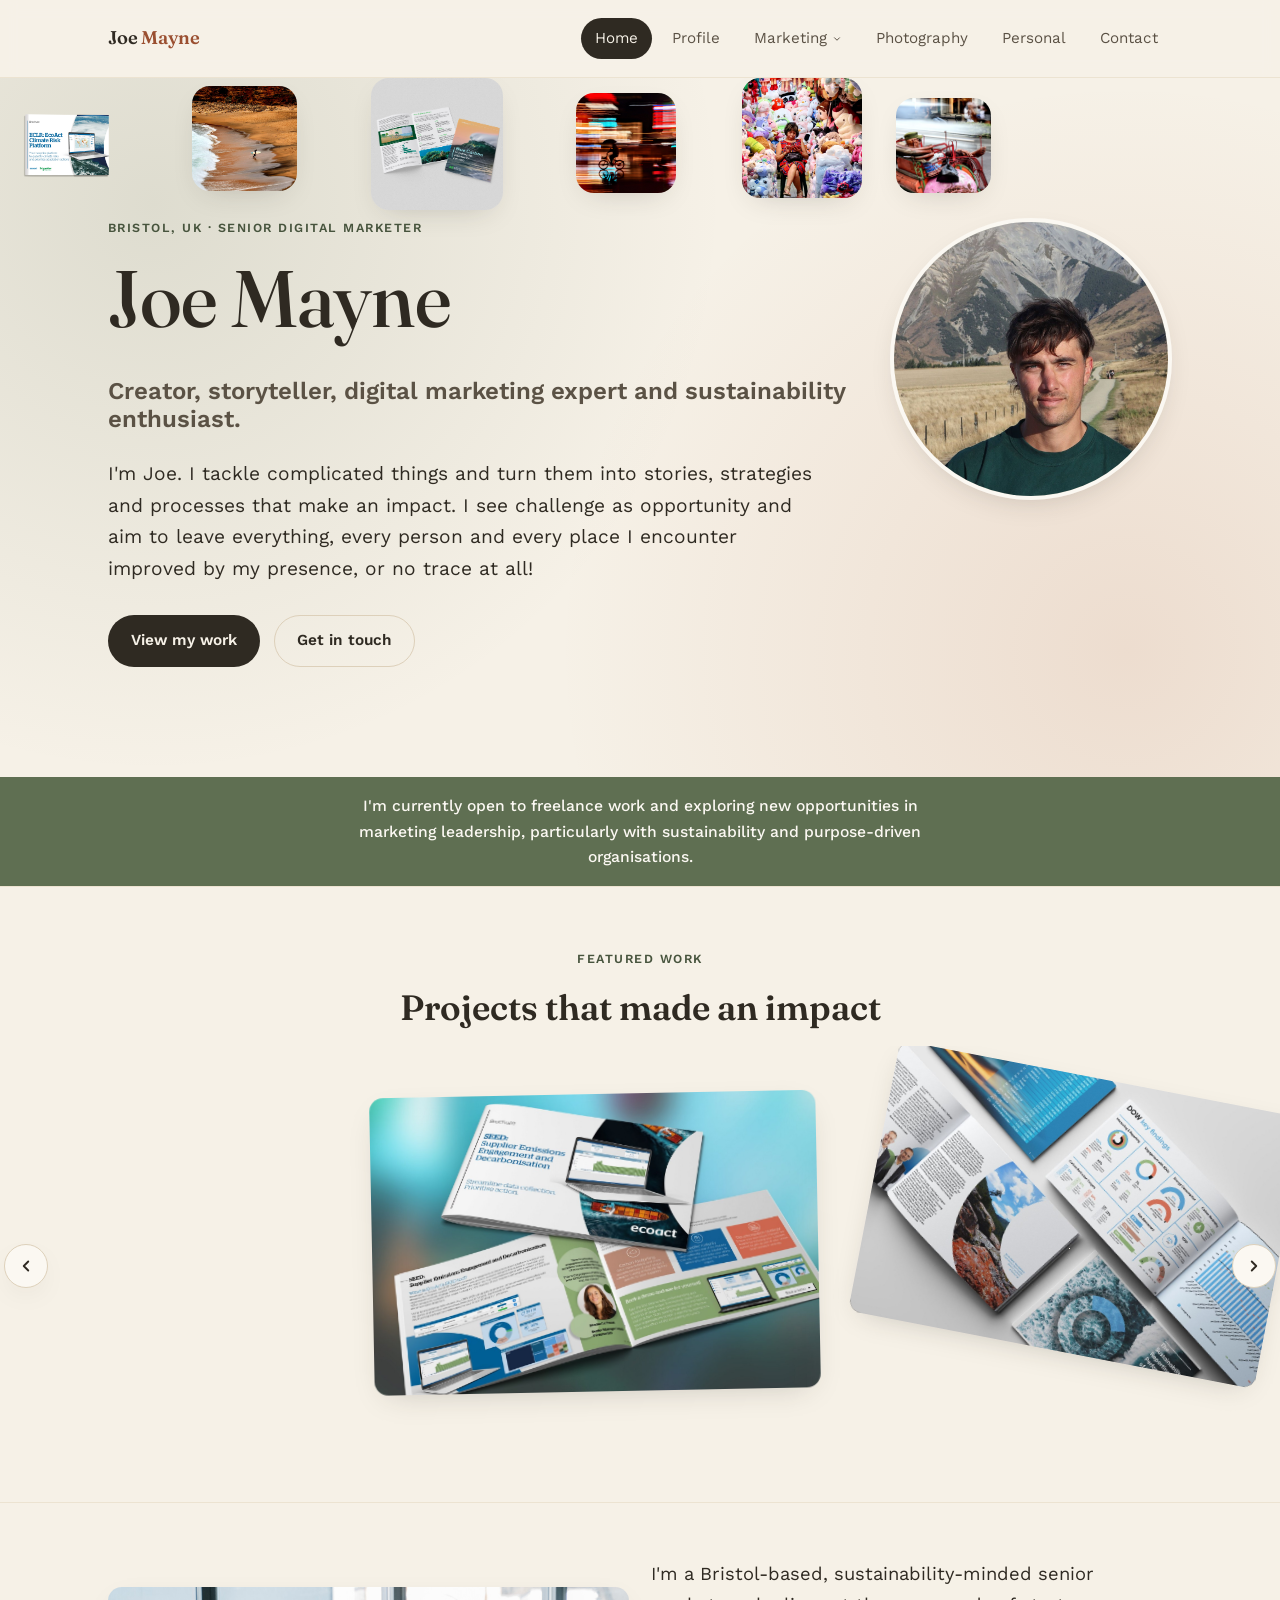
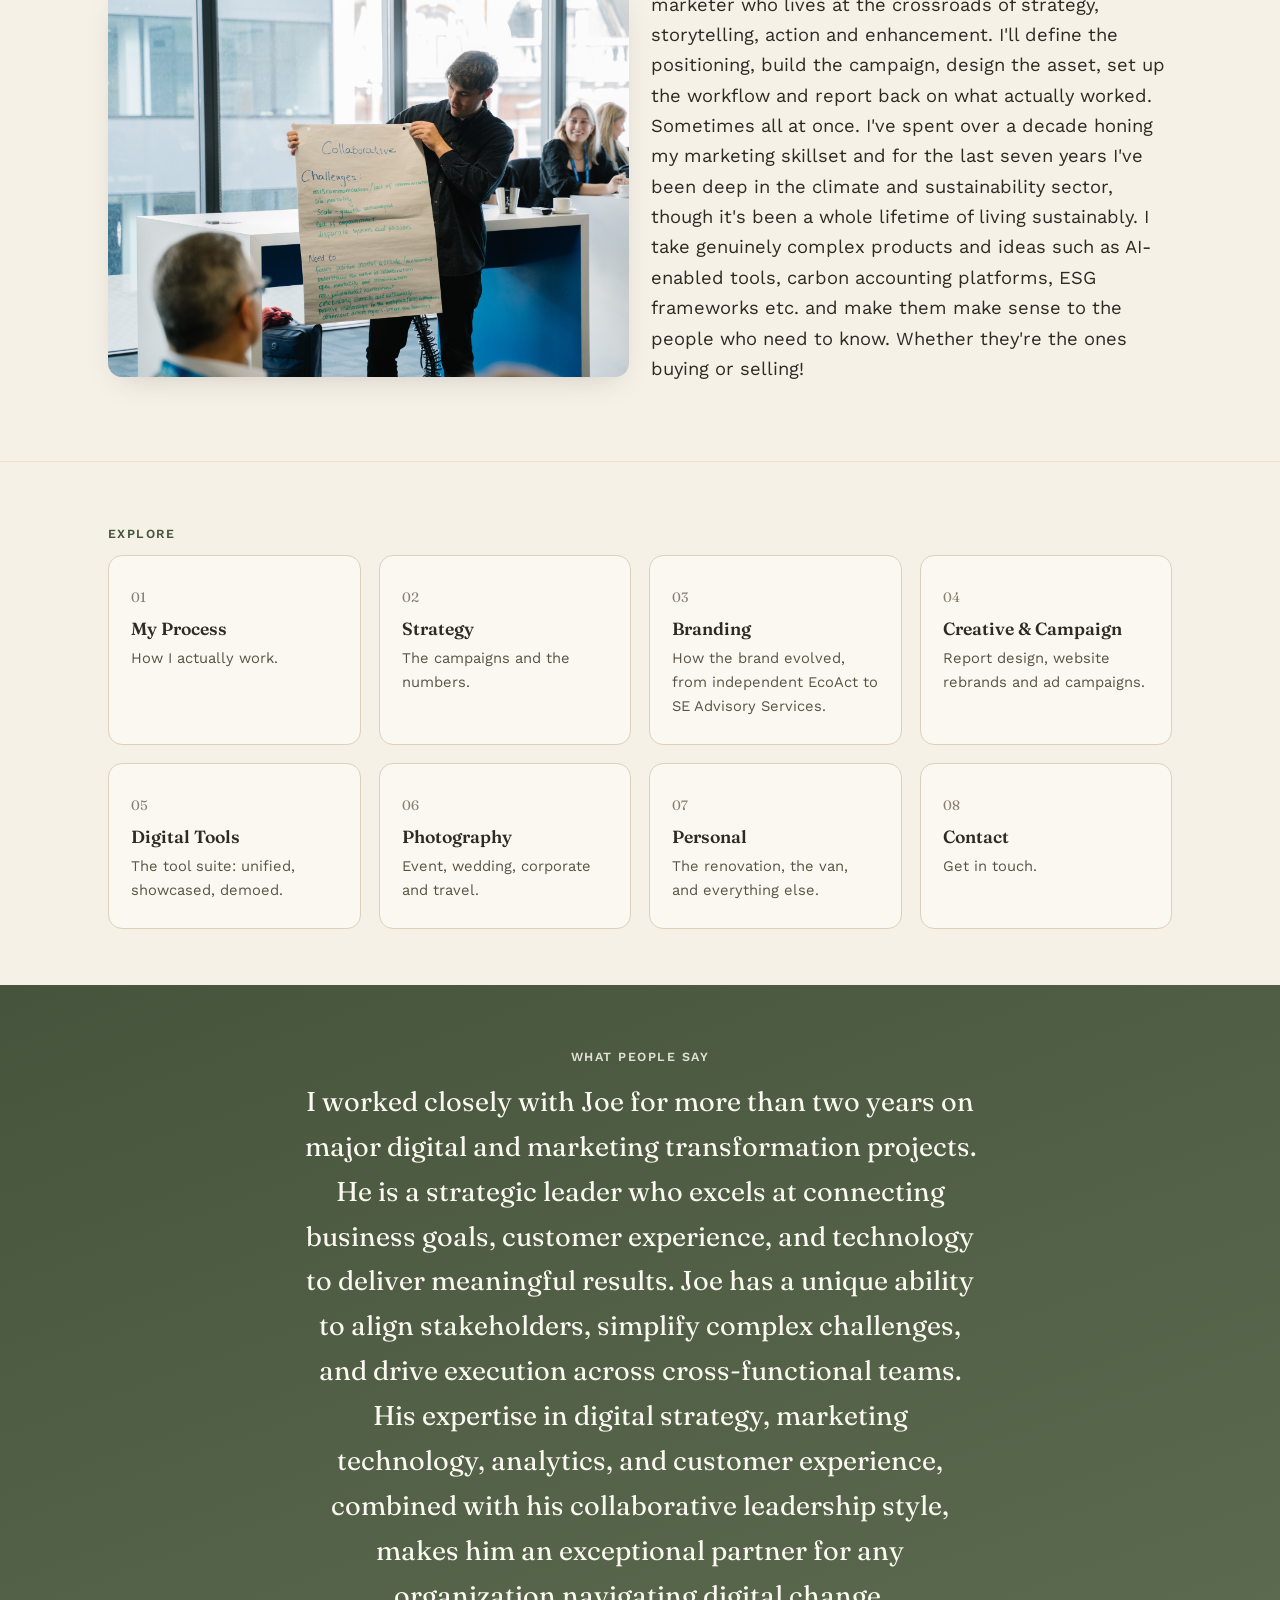
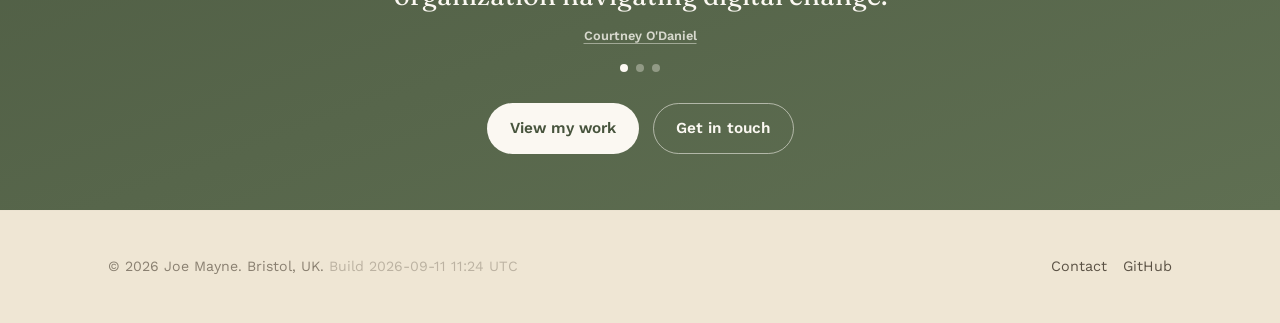
==== index.html @ 50a3f3b2 "Spread hero tiles across the top band instead of a corner cluster Both the eyebrow and the headshot " ====
<!doctype html>
<html lang="en">
<head>
<meta charset="UTF-8">
<meta name="viewport" content="width=device-width, initial-scale=1.0">
<title>Joe Mayne. Creator, storyteller, digital marketing expert and sustainability enthusiast.</title>
<meta name="description" content="I'm Joe. I tackle complicated things and turn them into stories, strategies and processes that make an impact. I see challenge as opportunity and aim to leave everything, every person and every place I encounter improved by my presence, or no trace at all! I'm a Bristol-based, sustainability-minded senior marketer who lives at the crossroads of strategy, storytelling, action and enhancement. I'll define the positioning, build the campaign, design the asset, set up the workflow and report back on what actually worked. Sometimes all at once. I've spent over a decade honing my marketing skillset and for the last seven years I've been deep in the climate and sustainability sector, though it's been a whole lifetime of living sustainably. I take genuinely complex products and ideas such as AI-enabled tools, carbon accounting platforms, ESG frameworks etc. and make them make sense to the people who need to know. Whether they're the ones buying or selling!">
<link rel="preconnect" href="https://fonts.googleapis.com">
<link rel="preconnect" href="https://fonts.gstatic.com" crossorigin>
<link href="https://fonts.googleapis.com/css2?family=Fraunces:opsz,wght@9..144,400;9..144,500;9..144,600&family=Work+Sans:wght@400;500;600;700&display=swap" rel="stylesheet">
<link rel="stylesheet" href="assets/css/styles.css">
</head>
<body>

<header class="site-header">
  <div class="nav">
    <a class="nav__brand" href="index.html">Joe <span>Mayne</span></a>
    <button class="nav__toggle" aria-expanded="false" aria-controls="nav-links">Menu</button>
    <ul class="nav__links" id="nav-links">
      <li><a href="index.html" aria-current="page">Home</a></li>
      <li><a href="process.html">Profile</a></li>
      <li class="nav__dropdown">
        <button type="button" class="nav__dropdown-toggle" aria-haspopup="true" aria-expanded="false">
          Marketing
          <svg class="nav__dropdown-caret" width="10" height="10" viewBox="0 0 24 24" fill="none" aria-hidden="true"><path d="M6 9l6 6 6-6" stroke="currentColor" stroke-width="2.4" stroke-linecap="round" stroke-linejoin="round"/></svg>
        </button>
        <ul class="nav__dropdown-menu">
          <li><a href="strategy.html">Strategy</a></li>
          <li><a href="branding.html">Branding</a></li>
          <li><a href="creative-campaign-work.html">Creative &amp; Campaign</a></li>
          <li><a href="digital-tools.html">Digital Tools</a></li>
        </ul>
      </li>
      <li><a href="photography.html">Photography</a></li>
      <li><a href="personal.html">Personal</a></li>
      <li><a href="contact.html">Contact</a></li>
    </ul>
  </div>
</header>

<main>

  <!-- Animated hero: word-by-word reveal on the name/tagline, plus a
       small cluster of floating work-sample tiles. See the CSS
       "animated hero" comment block for how this was built and why.
       To drop in real work: replace a .media-placeholder div (inside
       a .hero__image) with a real <img> the same way as anywhere else
       on the site (README "Adding photos"). To edit the words in the
       name/tagline: each word is its own <span class="word">, numbered
       in reading order via --wd so the whole line cascades in as one
       sequence — add/remove/edit the words, just keep --wd counting
       up in order across both the name and the tagline. -->
  <section class="hero hero--animated">
    <div class="hero__images" aria-hidden="true">
      <!-- Only two work tiles now, both on the left. The right side
           belongs to the headshot (see .hero__headshot below, floated
           in the actual text flow) — tiles positioned there collided
           with it at some widths and with the paragraph at others,
           since the paragraph's centred column width and the
           headshot's own width both vary with viewport, making any
           fixed right-side percentage unreliable. The left side stays
           clear because the paragraph is centred with a capped
           max-width (60ch), so there's reliable margin there
           regardless of viewport width. -->
      <!-- Spread along the top, not clustered in the corner: the
           eyebrow line AND the headshot both start at exactly the
           same ~140px down this 600px box, at every viewport width
           tested (measured directly, not guessed — see scratchpad),
           so that's a hard ceiling on tile height, but nothing else
           occupies that top 140px band at any horizontal position —
           so tiles can spread across the full width freely, just not
           taller than it. Left offsets are % (safe here, unlike a
           narrow cluster, since the whole top band is clear at every
           width) so the spread scales with the viewport instead of
           bunching at one edge on a wide screen. The ECLR mockup is a
           transparent PNG (a pre-rendered laptop graphic with its own
           baked-in shadow), so unlike the others it's shown with
           object-fit:contain and no card frame of its own — cover+a
           white rounded box would both crop it and double up the
           shadow. -->
      <div class="hero__image" style="top:0px; left:0%; --size:135px; --delay:0; --tilt:-6deg;">
        <div class="hero__image-inner"><img src="assets/images/featured-work/eclr-brochure-mockup.webp" alt="Mockup of the ECLR: EcoAct Climate Risk Platform brochure" style="width:100%; height:100%; object-fit:contain; display:block;"></div>
      </div>
      <div class="hero__image" style="top:8px; left:15%; --size:105px; --delay:3; --tilt:7deg;">
        <div class="hero__image-inner"><img src="assets/images/photography/travel/travel-surfer-beach.jpg" alt="A surfer walking along a beach with a surfboard" style="width:100%; height:100%; object-fit:cover; border-radius:18px; box-shadow:var(--shadow); display:block;"></div>
      </div>
      <div class="hero__image" style="top:0px; left:29%; --size:132px; --delay:2; --tilt:8deg;">
        <div class="hero__image-inner"><img src="assets/images/featured-work/blue-carbon-mockup.jpg" alt="Mockup of the Blue Carbon: Unlocking the potential for net-zero factsheet" style="width:100%; height:100%; object-fit:cover; border-radius:18px; box-shadow:var(--shadow); display:block;"></div>
      </div>
      <div class="hero__image" style="top:15px; left:45%; --size:100px; --delay:1; --tilt:-4deg;">
        <div class="hero__image-inner"><img src="assets/images/photography/travel/travel-night-cyclist.jpg" alt="A cyclist with an umbrella at night, long exposure" style="width:100%; height:100%; object-fit:cover; border-radius:18px; box-shadow:var(--shadow); display:block;"></div>
      </div>
      <div class="hero__image" style="top:0px; left:58%; --size:120px; --delay:5; --tilt:-7deg;">
        <div class="hero__image-inner"><img src="assets/images/photography/travel/travel-vietnam-market-stall.jpg" alt="A market stall seller surrounded by plush toys" style="width:100%; height:100%; object-fit:cover; border-radius:18px; box-shadow:var(--shadow); display:block;"></div>
      </div>
      <div class="hero__image" style="top:20px; left:70%; --size:95px; --delay:4; --tilt:5deg;">
        <div class="hero__image-inner"><img src="assets/images/photography/travel/travel-becak-street.jpg" alt="A cycle-rickshaw driver on a street, long exposure" style="width:100%; height:100%; object-fit:cover; border-radius:18px; box-shadow:var(--shadow); display:block;"></div>
      </div>
    </div>
    <div class="container hero__content">
      <!-- Headshot: floated (not absolutely positioned like the
           background work tiles above), so it's genuinely part of the
           text flow — the text wraps around it at any width instead
           of ever rendering behind it, and it drops to a smaller,
           centred, non-floated block on narrow screens (see the CSS
           "animated hero" comments). Same idle-bob/tilt/parallax
           treatment as the work tiles. Already wired to
           assets/images/portrait.jpg — upload a file there (exact
           name) and it replaces this placeholder automatically. -->
      <div class="hero__image hero__headshot" style="--delay:4; --tilt:3deg;">
        <div class="hero__image-inner">
          <div class="hero__image-photo">
            <img src="assets/images/portrait.jpg" alt="Joe Mayne" onerror="this.parentElement.classList.add('is-empty'); this.parentElement.innerHTML='<span class=&quot;media-placeholder__label&quot;>Headshot</span>';">
          </div>
        </div>
      </div>
      <span class="eyebrow">Bristol, UK · Senior Digital Marketer</span>
      <h1 class="hero__name" aria-label="Joe Mayne">
        <span class="word-wrap"><span class="word" style="--wd:0;">Joe</span></span>
        <span class="word-wrap"><span class="word" style="--wd:1;">Mayne</span></span>
      </h1>
      <h2 class="hero__tagline" aria-label="Creator, storyteller, digital marketing expert and sustainability enthusiast.">
        <span class="word-wrap"><span class="word" style="--wd:2;">Creator,</span></span>
        <span class="word-wrap"><span class="word" style="--wd:3;">storyteller,</span></span>
        <span class="word-wrap"><span class="word" style="--wd:4;">digital</span></span>
        <span class="word-wrap"><span class="word" style="--wd:5;">marketing</span></span>
        <span class="word-wrap"><span class="word" style="--wd:6;">expert</span></span>
        <span class="word-wrap"><span class="word" style="--wd:7;">and</span></span>
        <span class="word-wrap"><span class="word" style="--wd:8;">sustainability</span></span>
        <span class="word-wrap"><span class="word" style="--wd:9;">enthusiast.</span></span>
      </h2>
      <p class="lede">I'm Joe. I tackle complicated things and turn them into stories, strategies and processes that make an impact. I see challenge as opportunity and aim to leave everything, every person and every place I encounter improved by my presence, or no trace at all!</p>
      <div class="btn-row">
        <a class="btn btn--primary" href="strategy.html">View my work</a>
        <a class="btn btn--ghost" href="contact.html">Get in touch</a>
      </div>
    </div>
  </section>

  <!-- =========================================================
       FEATURED WORK — curved scroll carousel
       Recreates the visual mechanic Joe pointed at (large centred
       slide sitting upright/lowest, side slides progressively
       rotating and lifting away the further they scroll from
       centre, one shared caption pill tracking whichever slide is
       centred) — rebuilt from scratch in plain JS/CSS, not the
       reference's code, images or content. See the curved-carousel
       block in site.js for the scroll-driven transform math, and the
       "featured work (curved)" comment in styles.css for the layout.

       To use a real image: swap a slide's .media-placeholder div for
       <img src="assets/images/..." alt="...">, same as anywhere else
       (README "Adding photos"). For an autoplaying video instead:
         <video autoplay muted loop playsinline
                src="assets/video/your-file.mp4"></video>
       (must be muted for browsers to autoplay it without a click).

       Each slide's data-label feeds the caption pill; data-href
       feeds the pill's link. Both are placeholders — set them to the
       real project name/URL once that work exists.
       ========================================================= -->
  <!-- Thin statement banner — Joe's own line, moved out of the quote
       carousel below (that's now testimonials only) and given its
       own small, flat, solid-moss strip so it still gets seen but
       reads as a different kind of thing: his own words, not someone
       else's endorsement. -->
  <section class="statement-banner">
    <div class="container">
      <p>I'm currently open to freelance work and exploring new opportunities in marketing leadership, particularly with sustainability and purpose-driven organisations.</p>
    </div>
  </section>

  <section class="tight featured-work">
    <div class="container" style="text-align:center;">
      <span class="eyebrow">Featured Work</span>
      <h2>Projects that made an impact</h2>
    </div>
    <div class="curve-carousel-block">
      <div class="curve-carousel-wrap">
        <button type="button" class="curve-carousel__arrow curve-carousel__arrow--prev" aria-label="Previous project">
          <svg width="18" height="18" viewBox="0 0 24 24" fill="none" aria-hidden="true"><path d="M15 6l-6 6 6 6" stroke="currentColor" stroke-width="2.5" stroke-linecap="round" stroke-linejoin="round"/></svg>
        </button>
        <div class="curve-carousel">
          <div class="curve-carousel__track">
            <div class="curve-carousel__slide" data-label="SEED brochure design" data-href="branding.html">
              <img src="assets/images/featured-work/seed-brochure-mockup.jpg" alt="Mockup of the SEED (Supplier Emissions Engagement and Decarbonisation) brochure, cover and laptop screen against a teal background" draggable="false">
            </div>
            <div class="curve-carousel__slide" data-label="Sustainability report pages" data-href="branding.html">
              <img src="assets/images/featured-work/srp-various-pages.jpg" alt="Inside spreads of the Sustainability Reporting Performance report, showing infographics and findings pages" draggable="false">
            </div>
            <div class="curve-carousel__slide" data-label="Business card design" data-href="branding.html">
              <img src="assets/images/featured-work/business-cards.jpg" alt="SE Advisory Services business card design, laid out flat" draggable="false">
            </div>
            <div class="curve-carousel__slide" data-label="Sustainability Reporting Performance suite" data-href="branding.html">
              <img src="assets/images/featured-work/all-srps-together.jpg" alt="The four regional Sustainability Reporting Performance report covers together: FTSE 100, CAC 40, IBEX 35 and DOW 30" draggable="false">
            </div>
            <div class="curve-carousel__slide curve-carousel__slide--plain" data-label="Resource library" data-href="branding.html">
              <img src="assets/images/featured-work/resources-mockup.png" alt="A set of SE Advisory Services resource covers: the Big eBook of Sustainability Reporting Frameworks, and factsheets on climate risk, biodiversity and CSRD" draggable="false">
            </div>
            <div class="curve-carousel__slide" data-label="Sales presentation" data-href="branding.html">
              <img src="assets/images/featured-work/presentation.jpg" alt="A sales enablement presentation slide" draggable="false">
            </div>
          </div>
        </div>
        <button type="button" class="curve-carousel__arrow curve-carousel__arrow--next" aria-label="Next project">
          <svg width="18" height="18" viewBox="0 0 24 24" fill="none" aria-hidden="true"><path d="M9 6l6 6-6 6" stroke="currentColor" stroke-width="2.5" stroke-linecap="round" stroke-linejoin="round"/></svg>
        </button>
      </div>
    </div>
  </section>

  <!-- =========================================================
       ABOUT (50/50 image + text)
       ========================================================= -->
  <section class="tight">
    <div class="container grid grid--2" style="align-items:center;">
      <img src="assets/images/branding/collaborative-brand-workshop.jpg" alt="A colleague presenting flip-chart notes on collaboration and challenges during a brand value workshop session" style="aspect-ratio:4/3; object-fit:cover; border-radius:var(--radius); box-shadow:var(--shadow); width:100%; display:block;">
      <div>
        <p class="lede">I'm a Bristol-based, sustainability-minded senior marketer who lives at the crossroads of strategy, storytelling, action and enhancement. I'll define the positioning, build the campaign, design the asset, set up the workflow and report back on what actually worked. Sometimes all at once. I've spent over a decade honing my marketing skillset and for the last seven years I've been deep in the climate and sustainability sector, though it's been a whole lifetime of living sustainably. I take genuinely complex products and ideas such as AI-enabled tools, carbon accounting platforms, ESG frameworks etc. and make them make sense to the people who need to know. Whether they're the ones buying or selling!</p>
      </div>
    </div>
  </section>

  <section class="tight">
    <div class="container">
      <span class="eyebrow">Explore</span>
      <div class="teasers">
        <a class="teaser-card" href="process.html">
          <span class="num">01</span>
          <h3>My Process</h3>
          <p>How I actually work.</p>
        </a>
        <a class="teaser-card" href="strategy.html">
          <span class="num">02</span>
          <h3>Strategy</h3>
          <p>The campaigns and the numbers.</p>
        </a>
        <a class="teaser-card" href="branding.html">
          <span class="num">03</span>
          <h3>Branding</h3>
          <p>How the brand evolved, from independent EcoAct to SE Advisory Services.</p>
        </a>
        <a class="teaser-card" href="creative-campaign-work.html">
          <span class="num">04</span>
          <h3>Creative &amp; Campaign</h3>
          <p>Report design, website rebrands and ad campaigns.</p>
        </a>
        <a class="teaser-card" href="digital-tools.html">
          <span class="num">05</span>
          <h3>Digital Tools</h3>
          <p>The tool suite: unified, showcased, demoed.</p>
        </a>
        <a class="teaser-card" href="photography.html">
          <span class="num">06</span>
          <h3>Photography</h3>
          <p>Event, wedding, corporate and travel.</p>
        </a>
        <a class="teaser-card" href="personal.html">
          <span class="num">07</span>
          <h3>Personal</h3>
          <p>The renovation, the van, and everything else.</p>
        </a>
        <a class="teaser-card" href="contact.html">
          <span class="num">08</span>
          <h3>Contact</h3>
          <p>Get in touch.</p>
        </a>
      </div>
    </div>
  </section>

  <!-- =========================================================
       QUOTE BAND — repeated at the bottom of every page, right
       before the footer, in the same distinct moss-deep treatment
       each time (see .quote-band in styles.css) so it reads as one
       consistent, recognisable closing section site-wide.
       ========================================================= -->
  <section class="tight quote-band">
    <div class="container container--narrow" style="text-align:center;">
      <span class="eyebrow">What people say</span>
      <!-- Auto-rotating quote carousel. Starts on the first quote,
           advances every 3s, pauses on hover/focus, and skips the
           auto-advance entirely for visitors with reduced-motion set.
           Add more quotes by copying a .quote-carousel__item block —
           no other changes needed, the dots and timer pick it up
           automatically. See assets/js/site.js for the logic. -->
      <div class="quote-carousel" id="quoteCarousel">
        <blockquote class="quote-carousel__item is-active">I worked closely with Joe for more than two years on major digital and marketing transformation projects. He is a strategic leader who excels at connecting business goals, customer experience, and technology to deliver meaningful results. Joe has a unique ability to align stakeholders, simplify complex challenges, and drive execution across cross-functional teams. His expertise in digital strategy, marketing technology, analytics, and customer experience, combined with his collaborative leadership style, makes him an exceptional partner for any organization navigating digital change.<cite><a href="https://www.linkedin.com/in/courtneyodaniel/" target="_blank" rel="noopener">Courtney O'Daniel</a></cite></blockquote>
        <blockquote class="quote-carousel__item">Joe is a rare find, both creatively gifted and analytical. While some marketers are happy to repeat the same playbook, Joe looks at the data and finds opportunities to truly improve performance. He is curious and will not settle for mediocre results. He is also digitally savvy and able to move quickly at the pace required in the AI era.<cite><a href="https://www.linkedin.com/in/sarahjgregg/" target="_blank" rel="noopener">Sarah Gregg</a></cite></blockquote>
        <blockquote class="quote-carousel__item">I've worked with Joe for more than six years across 4 different brands and can confidently say that he is a true all-in-one marketing specialist, combining expertise in strategy, marketing technology, digital campaigns, and creative design. His unique vision and marketing insights have been invaluable across a wide range of projects - no matter the industry, scope, or challenge, he brings fresh thinking and undeniable positive impact.<cite><a href="https://www.linkedin.com/in/larsonkai/" target="_blank" rel="noopener">Kai Larson</a></cite></blockquote>
      </div>
      <div class="quote-carousel__dots" id="quoteDots" aria-hidden="true"></div>
      <div class="btn-row" style="justify-content:center;">
        <a class="btn btn--primary" href="strategy.html">View my work</a>
        <a class="btn btn--ghost" href="contact.html">Get in touch</a>
      </div>
    </div>
  </section>

</main>

<footer class="site-footer">
  <div class="container">
    <small>© 2026 Joe Mayne. Bristol, UK. <span style="opacity:.5;">Build 2026-09-11 11:24 UTC</span></small>
    <nav>
      <a href="contact.html">Contact</a>
      <a href="https://github.com/JCM1886" target="_blank" rel="noopener">GitHub</a>
    </nav>
  </div>
</footer>

<script src="assets/js/site.js"></script>
</body>
</html>
---- assets/css/styles.css ----
/* ============================================================
   Joe Mayne — portfolio site
   Earthy, sustainability-led palette: clay, moss, sand, muted
   greens/browns. Organic, calm, understated. No build step —
   this file is hand-edited directly.
   ============================================================ */

:root {
  /* palette */
  --sand: #f6f1e7;
  --sand-deep: #efe6d4;
  --paper: #fbf8f2;
  --ink: #2f2a22;
  --ink-soft: #5b5245;
  --ink-faint: #8a8071;
  --clay: #b5613c;
  --clay-deep: #9a4f30;
  --moss: #5f6f52;
  --moss-deep: #47543d;
  --moss-pale: #e4e9dd;
  --line: #ddd0ba;
  --line-soft: #ece3d1;

  /* type */
  --font-display: "Fraunces", "Iowan Old Style", "Georgia", serif;
  --font-body: "Work Sans", "Segoe UI", system-ui, sans-serif;

  --radius: 14px;
  --radius-sm: 8px;
  --shadow: 0 10px 30px -14px rgba(47, 42, 34, 0.25);
  --max: 1120px;
}

@media (prefers-color-scheme: dark) {
  :root {
    --sand: #211d17;
    --sand-deep: #19160f;
    --paper: #262119;
    --ink: #f1ead9;
    --ink-soft: #cabfa9;
    --ink-faint: #94897a;
    --clay: #d9865e;
    --clay-deep: #e69b76;
    --moss: #96a986;
    --moss-deep: #b7c7a9;
    --moss-pale: #2c3226;
    --line: #3c3527;
    --line-soft: #332c20;
  }
}

* { box-sizing: border-box; }
html { scroll-behavior: smooth; }

body {
  margin: 0;
  background: var(--sand);
  color: var(--ink);
  font-family: var(--font-body);
  font-size: 17px;
  line-height: 1.65;
  -webkit-font-smoothing: antialiased;
}

img { max-width: 100%; display: block; }

h1, h2, h3, h4 {
  font-family: var(--font-display);
  font-weight: 600;
  line-height: 1.15;
  margin: 0 0 0.5em;
  color: var(--ink);
}

h1 { font-size: clamp(2.2rem, 4.5vw, 3.4rem); font-weight: 500; letter-spacing: -0.01em; }
h2 { font-size: clamp(1.6rem, 3vw, 2.2rem); }
h3 { font-size: 1.3rem; }

p { margin: 0 0 1.1em; color: var(--ink-soft); }
p.lede { font-size: 1.15rem; color: var(--ink); }

a { color: var(--clay-deep); text-decoration-color: color-mix(in srgb, var(--clay) 40%, transparent); text-underline-offset: 3px; }
a:hover { color: var(--clay); }

.container { max-width: var(--max); margin: 0 auto; padding: 0 28px; }
.container--narrow { max-width: 760px; }

section { padding: 88px 0; }
section.tight { padding: 56px 0; }
section + section { border-top: 1px solid var(--line-soft); }

.eyebrow {
  display: inline-block;
  font-family: var(--font-body);
  font-size: 0.78rem;
  letter-spacing: 0.12em;
  text-transform: uppercase;
  color: var(--moss-deep);
  font-weight: 600;
  margin-bottom: 0.9em;
}

/* ---------- header / nav ---------- */
.site-header {
  position: sticky;
  top: 0;
  z-index: 50;
  background: color-mix(in srgb, var(--sand) 88%, transparent);
  backdrop-filter: blur(8px);
  border-bottom: 1px solid var(--line-soft);
}

.nav {
  display: flex;
  align-items: center;
  justify-content: space-between;
  padding: 18px 28px;
  max-width: var(--max);
  margin: 0 auto;
}

.nav__brand {
  font-family: var(--font-display);
  font-size: 1.15rem;
  font-weight: 600;
  color: var(--ink);
  text-decoration: none;
  letter-spacing: -0.01em;
}
.nav__brand span { color: var(--clay-deep); }

.nav__links {
  display: flex;
  gap: 6px;
  list-style: none;
  margin: 0;
  padding: 0;
}

.nav__links a {
  display: inline-block;
  padding: 8px 14px;
  border-radius: 999px;
  font-size: 0.95rem;
  color: var(--ink-soft);
  text-decoration: none;
  transition: background 0.15s ease, color 0.15s ease;
}
.nav__links a:hover { background: var(--moss-pale); color: var(--moss-deep); }
.nav__links a[aria-current="page"] { background: var(--ink); color: var(--sand); }

/* Dropdown nav item ("Marketing") — a group heading with no page of
   its own, so it's a <button>, not a link. Desktop reveals its four
   sub-pages on hover or keyboard focus (:focus-within); the click
   handler in site.js is what makes it reachable on touch, where
   there's no hover. The .is-current class matches the a[aria-current]
   pill treatment so the group still reads as "you are here" when one
   of its children is the active page. Selectors use
   `.nav__links .nav__dropdown-toggle` (two classes) rather than the
   bare class so they reliably out-specificity `.nav__links a` above. */
.nav__dropdown { position: relative; }

.nav__links .nav__dropdown-toggle {
  display: inline-flex;
  align-items: center;
  gap: 5px;
  padding: 8px 14px;
  border-radius: 999px;
  border: none;
  background: none;
  font-family: var(--font-body);
  font-size: 0.95rem;
  line-height: inherit;
  color: var(--ink-soft);
  cursor: pointer;
  transition: background 0.15s ease, color 0.15s ease;
}
.nav__links .nav__dropdown-toggle:hover { background: var(--moss-pale); color: var(--moss-deep); }
.nav__links .nav__dropdown-toggle.is-current { background: var(--ink); color: var(--sand); }
.nav__dropdown-caret { transition: transform 0.15s ease; }
.nav__dropdown.is-open .nav__dropdown-caret { transform: rotate(180deg); }

.nav__dropdown-menu {
  list-style: none;
  margin: 0;
  padding: 6px;
  position: absolute;
  top: 100%;
  left: 0;
  min-width: max-content;
  background: var(--paper);
  border: 1px solid var(--line-soft);
  border-radius: var(--radius-sm);
  box-shadow: var(--shadow);
  opacity: 0;
  visibility: hidden;
  transform: translateY(-4px);
  transition: opacity 0.15s ease, transform 0.15s ease, visibility 0.15s;
  z-index: 60;
}
.nav__dropdown-menu a {
  display: block;
  padding: 9px 14px;
  border-radius: var(--radius-sm);
  font-size: 0.95rem;
  color: var(--ink-soft);
  text-decoration: none;
  white-space: nowrap;
  transition: background 0.15s ease, color 0.15s ease;
}
.nav__dropdown-menu a:hover { background: var(--moss-pale); color: var(--moss-deep); }
.nav__dropdown-menu a[aria-current="page"] { background: var(--ink); color: var(--sand); }

.nav__dropdown:hover .nav__dropdown-menu,
.nav__dropdown:focus-within .nav__dropdown-menu,
.nav__dropdown.is-open .nav__dropdown-menu {
  opacity: 1;
  visibility: visible;
  transform: translateY(0);
}

.nav__toggle {
  display: none;
  background: none;
  border: 1px solid var(--line);
  border-radius: var(--radius-sm);
  padding: 8px 12px;
  font-family: var(--font-body);
  color: var(--ink);
  cursor: pointer;
}

@media (max-width: 780px) {
  .nav__toggle { display: inline-block; }
  .nav__links {
    display: none;
    position: absolute;
    top: 100%; left: 0; right: 0;
    flex-direction: column;
    background: var(--paper);
    border-bottom: 1px solid var(--line-soft);
    padding: 10px 20px 18px;
    gap: 2px;
  }
  .nav__links.is-open { display: flex; }
  .nav__links a { padding: 12px 10px; border-radius: var(--radius-sm); }

  /* The mobile menu is already a full drawer, so the Marketing group's
     four sub-pages render open/inline underneath the toggle rather
     than needing a second layer of tap-to-reveal. */
  .nav__links .nav__dropdown-toggle {
    width: 100%;
    justify-content: space-between;
    padding: 12px 10px;
    border-radius: var(--radius-sm);
  }
  .nav__dropdown-caret { display: none; }
  .nav__dropdown-menu {
    position: static;
    opacity: 1;
    visibility: visible;
    transform: none;
    box-shadow: none;
    border: none;
    padding: 0 0 0 14px;
    margin-top: 2px;
  }
  .nav__dropdown-menu a { padding: 10px; }
}

/* ---------- hero ---------- */
.hero {
  padding: 96px 0 72px;
  background:
    radial-gradient(circle at 12% 18%, color-mix(in srgb, var(--moss) 16%, transparent), transparent 45%),
    radial-gradient(circle at 88% 82%, color-mix(in srgb, var(--clay) 14%, transparent), transparent 45%);
}
.hero__grid { display: grid; grid-template-columns: 1.15fr 0.85fr; gap: 56px; align-items: center; }
@media (max-width: 860px) { .hero__grid { grid-template-columns: 1fr; } }

.hero h1 { margin-bottom: 0.4em; }
.hero .lede { font-size: 1.2rem; max-width: 54ch; }

.hero__portrait {
  aspect-ratio: 4 / 5;
  border-radius: var(--radius);
  background: linear-gradient(160deg, var(--moss-pale), var(--sand-deep));
  border: 1px solid var(--line);
  display: flex; align-items: center; justify-content: center;
  color: var(--ink-faint);
  font-family: var(--font-display);
  font-size: 0.95rem;
  text-align: center;
  padding: 24px;
  box-shadow: var(--shadow);
}

/* ---------- animated hero (name + tagline reveal, floating work) ---------- */
/* Recreates the mechanic from a portfolio site Joe shared as a
   reference (word-by-word staggered reveal on the name/tagline, plus
   a handful of portfolio images gently floating around it) — rebuilt
   from scratch as a lighter CSS-only version, with Joe's own name,
   tagline and (placeholder, swappable) work samples. Nothing here
   reuses the reference site's actual code, images, or identity. */
.hero--animated {
  position: relative;
  padding: 140px 0 110px;
  text-align: left;
  overflow: hidden;
  background:
    radial-gradient(circle at 12% 18%, color-mix(in srgb, var(--moss) 16%, transparent), transparent 45%),
    radial-gradient(circle at 88% 82%, color-mix(in srgb, var(--clay) 14%, transparent), transparent 45%);
}
.hero--animated .container { position: relative; z-index: 2; }
/* Clearfix: .hero__headshot below is a float, which doesn't
   contribute to its parent's height on its own — without this the
   container could size itself as if the float weren't there. */
.hero__content::after { content: ""; display: table; clear: both; }
.hero--animated .eyebrow { display: block; }
.hero--animated .lede { max-width: 60ch; margin: 1.2em 0 0; }
.hero--animated .btn-row { justify-content: flex-start; }

.hero__name, .hero__tagline {
  margin: 0.2em 0;
  line-height: 1.08;
}
.hero__name { font-size: clamp(2.6rem, 7vw, 5rem); }
.hero__tagline {
  font-family: var(--font-body);
  font-weight: 600;
  font-size: clamp(1.1rem, 2.4vw, 1.5rem);
  color: var(--ink-soft);
  margin-top: 0.35em;
}

/* Each word is clipped by its wrapper and slides/fades up into view.
   --wd is the word's position in the overall reveal sequence (name
   words first, then tagline words), so the whole headline cascades
   in as one continuous read rather than two separate animations. */
.word-wrap { display: inline-block; overflow: hidden; vertical-align: top; padding-bottom: 0.08em; }
.word {
  display: inline-block;
  opacity: 0;
  transform: translateY(110%);
  animation: word-in 0.7s cubic-bezier(.22,1,.36,1) forwards;
  animation-delay: calc(var(--wd, 0) * 0.08s);
}
@keyframes word-in {
  to { opacity: 1; transform: translateY(0); }
}

/* Floating work-sample images, absolutely positioned around the text.
   Each has its own gentle idle bob/tilt (hero-float), staggered via
   --delay so they don't move in unison. Swap a tile's .media-placeholder
   for a real <img> the same way as anywhere else on the site (see
   README "Adding photos") to drop real work in. */
/* Bounded to a fixed height (not inset:0 / the section's full height)
   because that height is unpredictable — it grows with the bio
   paragraph's length, which now also depends on how much the
   headshot narrows the text. Percentage offsets against a variable,
   content-driven height would drift the tiles into wherever the
   paragraph happened to end up; a fixed reference band keeps them
   anchored to the actual visual cluster (name/tagline/headshot) they're
   meant to surround, regardless of bio length. */
.hero__images { position: absolute; top: 0; left: 0; right: 0; height: 600px; z-index: 1; pointer-events: none; }
.hero__image {
  position: absolute;
  width: var(--size, 100px);
  height: var(--size, 100px);
  transition: transform 0.2s ease-out;
}
.hero__image-inner {
  width: 100%;
  height: 100%;
  animation: hero-float 7s ease-in-out infinite;
  animation-delay: calc(var(--delay, 0) * 0.6s);
}
.hero__image .media-placeholder {
  width: 100%;
  height: 100%;
  border-radius: 18px;
  box-shadow: var(--shadow);
  padding: 8px;
}
.hero__image .media-placeholder__label { font-size: 0.68rem; }

/* Headshot: unlike the work tiles (absolutely positioned, purely
   decorative background), this one is floated inside the actual text
   container — genuinely part of the flow, so the eyebrow/name/tagline/
   bio text wraps around it at any width instead of ever rendering
   behind it. Sized with clamp() so it scales with the viewport rather
   than staying a fixed pixel size. Below 780px there's no sensible
   width left for text to wrap around it, so it drops to a smaller,
   centred, non-floated block above the text instead. */
.hero__headshot {
  position: static;
  float: right;
  width: clamp(160px, 22vw, 320px);
  height: clamp(160px, 22vw, 320px);
  margin: 0 0 28px 32px;
}
@media (max-width: 780px) {
  .hero__headshot {
    float: none;
    width: 200px;
    height: 200px;
    margin: 0 auto 28px;
  }
}
.hero__image-photo {
  width: 100%;
  height: 100%;
  border-radius: 50%;
  overflow: hidden;
  border: 4px solid var(--paper);
  box-shadow: var(--shadow);
  background: linear-gradient(160deg, var(--moss-pale), var(--sand-deep));
  display: flex;
  align-items: center;
  justify-content: center;
}
.hero__image-photo img { width: 100%; height: 100%; object-fit: cover; }
.hero__image-photo.is-empty { padding: 12px; text-align: center; }
.hero__image-photo .media-placeholder__label { background: none; border: none; font-size: 0.68rem; }

@keyframes hero-float {
  0%, 100% { transform: translateY(0) rotate(var(--tilt, 0deg)); }
  50% { transform: translateY(-16px) rotate(calc(var(--tilt, 0deg) * -1)); }
}

/* Both remaining tiles sit on the left, clear of the centred,
   max-width-capped paragraph — verified by measuring actual rendered
   positions at nine widths from 1040px to 1920px (all clean) before
   settling on this threshold; below it, the hero's own side padding
   shrinks enough to erode that margin. */
@media (max-width: 1040px) {
  .hero__images { display: none; }
}
@media (prefers-reduced-motion: reduce) {
  .word { animation: none; opacity: 1; transform: none; }
  .hero__image-inner { animation: none; }
}

.btn-row { display: flex; gap: 14px; flex-wrap: wrap; margin-top: 1.8em; }

.btn {
  display: inline-flex;
  align-items: center;
  gap: 8px;
  padding: 12px 22px;
  border-radius: 999px;
  font-family: var(--font-body);
  font-weight: 600;
  font-size: 0.96rem;
  text-decoration: none;
  border: 1px solid transparent;
  transition: transform 0.15s ease, background 0.15s ease, border-color .15s ease;
}
.btn:hover { transform: translateY(-1px); }
.btn--primary { background: var(--ink); color: var(--sand); }
.btn--primary:hover { background: var(--clay-deep); color: var(--sand); }
.btn--ghost { background: transparent; border-color: var(--line); color: var(--ink); }
.btn--ghost:hover { border-color: var(--clay-deep); color: var(--clay-deep); }

/* The site's second accent (moss — the same colour the Tools tags are
   built around) as a solid, high-contrast CTA. --moss/--paper checks
   out to ~5.1:1 in light mode and ~6.3:1 in dark mode, comfortably
   clearing WCAG AA (4.5:1) for normal-size text. */
.btn--accent { background: var(--moss); border-color: var(--moss); color: var(--paper); }
.btn--accent:hover { background: var(--moss-deep); border-color: var(--moss-deep); color: var(--paper); }

/* ---------- teaser grid (home) ---------- */
.teasers { display: grid; grid-template-columns: repeat(4, 1fr); gap: 18px; }
@media (max-width: 980px) { .teasers { grid-template-columns: repeat(2, 1fr); } }
@media (max-width: 560px) { .teasers { grid-template-columns: 1fr; } }

.teaser-card {
  display: block;
  padding: 26px 22px;
  background: var(--paper);
  border: 1px solid var(--line);
  border-radius: var(--radius);
  text-decoration: none;
  color: var(--ink);
  transition: border-color .15s ease, transform .15s ease;
}
.teaser-card:hover { border-color: var(--clay-deep); transform: translateY(-2px); }
.teaser-card .num { font-family: var(--font-display); color: var(--ink-faint); font-size: 0.85rem; }
.teaser-card h3 { margin: 0.5em 0 0.35em; font-size: 1.1rem; }
.teaser-card p { margin: 0; font-size: 0.92rem; color: var(--ink-soft); }

/* ---------- cards / grids ---------- */
/* minmax(0, 1fr) rather than a bare 1fr: a bare 1fr is really
   minmax(auto, 1fr), so a wide child (an image, an aspect-ratio box)
   can force its track past an even split. The 0 minimum stops that —
   content wraps/scales within its column instead of stretching it. */
.grid { display: grid; gap: 22px; }
.grid--2 { grid-template-columns: repeat(2, minmax(0, 1fr)); }
.grid--3 { grid-template-columns: repeat(3, minmax(0, 1fr)); }
.grid--4 { grid-template-columns: repeat(4, minmax(0, 1fr)); }
@media (max-width: 900px) { .grid--3, .grid--4 { grid-template-columns: repeat(2, minmax(0, 1fr)); } }
/* Same minmax(0, 1fr) reasoning as above applies to the single mobile
   column too — a bare 1fr here let a wide child (first hit by the
   Digital Tools 2x2 grid's video/image cells) blow the track past the
   viewport width instead of shrinking into it. */
@media (max-width: 560px) { .grid--2, .grid--3, .grid--4 { grid-template-columns: minmax(0, 1fr); } }

/* ---------- case study layout (strategy) ---------- */
/* Media floats right so the paragraph wraps around it and continues
   at full width once it clears the bottom — a fixed two-column grid
   would leave a dead gap under a short media box if the text runs on
   longer, which is the normal case here. The ::after clearfix keeps
   the card sized to its actual content, since a float alone doesn't
   contribute to its parent's height. Below 700px there usually isn't
   room for text to wrap around a useful-sized image anyway, so the
   float drops and the media block sits full-width above the text
   (its natural position in the HTML, right after the heading/stats). */
.case-study-body::after { content: ""; display: table; clear: both; }
.case-study-media {
  float: right;
  width: 46%;
  margin: 0 0 20px 28px;
}
/* Opposite float, for alternating text/media rhythm down a page (the
   original eco-act.com tool pages did this — media right, then left,
   then right again) rather than every block floating the same way. */
.case-study-media--left {
  float: left;
  width: 46%;
  margin: 0 28px 20px 0;
}
@media (max-width: 700px) {
  .case-study-media,
  .case-study-media--left { float: none; width: 100%; margin: 0 0 20px; }
}

.card {
  background: var(--paper);
  border: 1px solid var(--line);
  border-radius: var(--radius);
  overflow: hidden;
}
.card__body { padding: 20px 22px; }
.card h3 { margin-bottom: 0.3em; }
.card .meta { font-size: 0.85rem; color: var(--ink-faint); margin-bottom: 0.6em; }

/* Auto-crossfading photo gallery — a single frame that fades between
   several images every few seconds rather than a strip of thumbnails.
   The wrapper needs an explicit aspect-ratio (set inline per instance)
   since every image is stacked absolutely on top of it; only
   .is-active is opaque, and site.js cycles which one carries that
   class on a plain setInterval (multi-instance safe, same 3s-timer
   pattern as the quote carousel). Mark whichever <img> should show
   first with is-active in the HTML — the JS reads that starting state
   rather than assuming index 0. */
.photo-fade {
  position: relative;
  overflow: hidden;
  width: 100%;
  border-bottom: 1px solid var(--line);
}
.photo-fade__img {
  position: absolute;
  inset: 0;
  width: 100%;
  height: 100%;
  object-fit: cover;
  opacity: 0;
  transition: opacity 1s ease;
}
.photo-fade__img.is-active {
  opacity: 1;
}

/* Loose overlapping photo pile — same polaroid look as the Photography
   page's floating shots (white border, shadow, slight rotation) but
   static and generously spaced, rather than that page's scroll-driven
   drift. Plain document flow, not absolute: each image after the
   first is pulled up with a negative margin-top to overlap the one
   above it, so the stack's own height (and each breakpoint's) just
   falls out of the images' natural sizing — no fixed container height
   to maintain. Margin-top's percentage resolves against the
   container's width (a CSS quirk, not the image's own height), so
   -20% comes out to roughly a fifth of the pile overlapping — most of
   each photo stays visible. Nudge --pile-x per image for the
   horizontal fan; later images paint over earlier ones by normal DOM
   order, so put whichever photo should end up on top last in the
   markup. */
.photo-stack {
  padding: 10px 0 30px;
}
.photo-stack__img {
  display: block;
  width: 80%;
  aspect-ratio: 4 / 3;
  object-fit: cover;
  border-radius: var(--radius-sm);
  box-shadow: var(--shadow);
  border: 4px solid var(--paper);
  position: relative;
  margin-left: var(--pile-x, 0);
  transform: rotate(var(--pile-rot, 0deg));
}
.photo-stack__img:not(:first-child) {
  margin-top: -20%;
}

/* Tight document/PDF mockup stack — same polaroid-style border/shadow
   as .photo-stack, but pages sit almost directly on top of each
   other (a few px offset, not a wide fan) so it reads as "a stack of
   pages" rather than scattered photos. Absolutely positioned within
   a container sized by aspect-ratio, so the stack's own footprint is
   predictable and deliberately narrower than its parent — leaving
   room beside it for more images to be added later. Later images in
   the markup paint on top, so the cover page goes last. */
.doc-stack {
  position: relative;
  width: 62%;
  aspect-ratio: 1754 / 1241;
  margin: 6px 0;
}
.doc-stack__img {
  position: absolute;
  inset: 0;
  width: 100%;
  height: 100%;
  object-fit: cover;
  border-radius: var(--radius-sm);
  box-shadow: var(--shadow);
  border: 3px solid var(--paper);
  transform: translate(var(--pile-x, 0), var(--pile-y, 0)) rotate(var(--pile-rot, 0deg));
}

/* Same lively hover feedback as the homepage's Explore teaser cards
   (border-color shift + a subtle transform on hover), used on the
   My Process "Skills" cards - opt-in via this modifier rather than
   every .card site-wide, since a case-study card or a photo card
   growing on hover isn't necessarily wanted there too. */
.card--pop {
  transition: transform 0.2s ease, box-shadow 0.2s ease, border-color 0.2s ease;
}
.card--pop:hover {
  transform: scale(1.03);
  border-color: var(--clay-deep);
  box-shadow: var(--shadow);
}

/* image / media placeholder treatment — used wherever a real photo,
   scan, or video isn't dropped in yet. Swap the whole element for a
   real <img>/<video>/iframe when the asset exists. */
.media-placeholder {
  aspect-ratio: 4 / 3;
  background:
    repeating-linear-gradient(135deg, var(--sand-deep), var(--sand-deep) 10px, var(--moss-pale) 10px, var(--moss-pale) 20px);
  border-bottom: 1px solid var(--line);
  display: flex;
  align-items: center;
  justify-content: center;
  text-align: center;
  padding: 18px;
}
.media-placeholder__label {
  font-family: var(--font-display);
  font-size: 0.95rem;
  color: var(--ink-soft);
  background: color-mix(in srgb, var(--paper) 88%, transparent);
  border: 1px solid var(--line);
  border-radius: var(--radius-sm);
  padding: 8px 14px;
}
.media-placeholder--wide { aspect-ratio: 16 / 9; }
.media-placeholder--tall { aspect-ratio: 3 / 4; }

/* ---------- statement banner (home, above Featured Work) ---------- */
/* Thin, solid-colour strip — deliberately smaller and flatter than
   the .quote-band treatment (no gradient, no section padding) so the
   two read as different things despite sharing the same green family,
   per Joe's "the green again, but distinct" request. Contrast: same
   paper-on-moss pairing already verified at 5.10:1 for the quote
   band, comfortably clears WCAG AA. */
.statement-banner {
  background: var(--moss);
  border-top: none;
  padding: 16px 0;
}
.statement-banner p {
  margin: 0;
  color: var(--paper);
  font-size: 0.98rem;
  font-weight: 500;
  text-align: center;
  max-width: 62ch;
  margin: 0 auto;
}

/* ---------- featured work (curved carousel) ---------- */
/* Large slides on a horizontal scroller; site.js computes each
   slide's distance from the carousel's centre on every scroll frame
   and applies rotate + lift + scale from that — centred slide sits
   upright and largest/lowest, the rest fan away either side the
   further they scroll from centre. Track padding is roughly half a
   slide's width so the first/last slides can actually reach centre. */
.featured-work h2 { margin-top: 0.2em; }
.curve-carousel-wrap { position: relative; }
.curve-carousel {
  overflow-x: auto;
  overflow-y: hidden;
  scroll-snap-type: x mandatory;
  -webkit-overflow-scrolling: touch;
  padding-top: 30px;
  cursor: grab;
  /* Scrollable, but the scrollbar itself stays hidden — dragging,
     touch, trackpad and the arrow buttons are still the ways to move
     it, this just hides the track/thumb graphic. */
  scrollbar-width: none;
  -ms-overflow-style: none;
}
.curve-carousel::-webkit-scrollbar { display: none; height: 0; }
.curve-carousel.is-dragging { cursor: grabbing; scroll-snap-type: none; }
.curve-carousel__track {
  display: flex;
  align-items: center;
  gap: 32px;
  width: max-content;
  /* Roughly half the widest slide can now reach (a landscape slide
     at the max 46vw/300px height, ~1.8:1 ratio, is ~540px wide), so
     the first/last slide can still actually reach centre. */
  padding: 20px calc(50% - min(38vw, 270px)) 50px;
}
/* Height-driven rather than width-driven, so each slide can be "any
   shape": a real <img>/<video> supplies its own intrinsic aspect
   ratio via width:auto against a fixed height, so a landscape shot
   renders wider and a portrait one narrower, rather than every slide
   being forced into the same box. */
.curve-carousel__slide {
  flex: 0 0 auto;
  height: min(46vw, 300px);
  scroll-snap-align: center;
  will-change: transform;
}
.curve-carousel__slide img,
.curve-carousel__slide video {
  height: 100%;
  width: auto;
  object-fit: cover;
  border-radius: var(--radius);
  box-shadow: var(--shadow);
  display: block;
  background: var(--ink);
  /* The slide images are the biggest hit target in the carousel, so
     without this the browser's native "drag this image" gesture
     grabs the pointer first and the custom scroll-drag in site.js
     never starts — dragging only worked in the gaps between slides.
     Same fix as the qualifications cert-scroller below. */
  -webkit-user-drag: none;
  user-select: none;
}
/* Opt out of the rounded-card treatment for an image meant to float
   free against the page background (e.g. a transparent-background
   PNG) — a rectangular shadow/radius around it would show up in its
   own transparent padding and look like a phantom card. */
.curve-carousel__slide--plain img { border-radius: 0; box-shadow: none; background: none; }
.curve-carousel__slide .media-placeholder {
  height: 100%;
  width: auto;
  aspect-ratio: 4 / 5;
  border-radius: var(--radius);
  box-shadow: var(--shadow);
}
.curve-carousel__caption { text-align: center; margin-top: -12px; }
.curve-carousel__pill {
  display: inline-block;
  padding: 10px 26px;
  border-radius: 999px;
  background: var(--ink);
  color: var(--sand);
  font-weight: 700;
  font-size: 0.8rem;
  letter-spacing: 0.04em;
  text-transform: uppercase;
  text-decoration: none;
  transition: background 0.15s ease;
}
.curve-carousel__pill:hover { background: var(--clay-deep); color: var(--sand); }
.curve-carousel__arrow {
  position: absolute;
  top: 55%;
  transform: translateY(-50%);
  z-index: 3;
  width: 44px;
  height: 44px;
  border-radius: 50%;
  border: 1px solid var(--line);
  background: var(--paper);
  color: var(--ink);
  display: flex;
  align-items: center;
  justify-content: center;
  cursor: pointer;
  box-shadow: var(--shadow);
  transition: background 0.15s ease, color 0.15s ease;
}
.curve-carousel__arrow:hover { background: var(--ink); color: var(--sand); }
.curve-carousel__arrow--prev { left: 4px; }
.curve-carousel__arrow--next { right: 4px; }
@media (max-width: 640px) {
  .curve-carousel__arrow { width: 36px; height: 36px; }
}
@media (prefers-reduced-motion: reduce) {
  .curve-carousel__slide { transition: none !important; transform: none !important; }
}

.tag {
  display: inline-block;
  font-size: 0.76rem;
  letter-spacing: 0.04em;
  text-transform: uppercase;
  color: var(--moss-deep);
  background: var(--moss-pale);
  border-radius: 999px;
  padding: 4px 10px;
  margin: 0 6px 6px 0;
  transition: transform 0.15s ease, background-color 0.15s ease, color 0.15s ease;
}
/* Complementary colour change on hover: moss (green) swaps to clay
   (the site's other accent, rust/orange) rather than just deepening
   the same colour, alongside the same grow-on-hover feedback as the
   Skills cards. */
.tag:hover {
  transform: scale(1.08);
  background: var(--clay);
  color: var(--paper);
}

/* ---------- timeline (my process) ---------- */
/* Scroll-animated: a progress line (.timeline__progress, added by
   site.js) grows down the base line as you scroll past it, and each
   item fades/slides in plus its dot pops in once it enters view (see
   site.js "process page: animated timeline"). Falls back to fully
   visible, no animation, under prefers-reduced-motion or without
   IntersectionObserver support. */
.timeline { position: relative; border-left: 2px solid var(--line); margin-left: 6px; padding-left: 28px; }
.timeline__progress {
  position: absolute;
  left: -2px; top: 0;
  width: 2px;
  height: 0%;
  background: var(--clay-deep);
  pointer-events: none;
}
.timeline__item {
  position: relative;
  padding-bottom: 34px;
  opacity: 0;
  transform: translateY(22px);
  transition: opacity 0.6s ease, transform 0.6s ease;
}
.timeline__item.is-visible { opacity: 1; transform: translateY(0); }
.timeline__item:last-child { padding-bottom: 0; }
.timeline__item::before {
  content: "";
  position: absolute;
  left: -34px; top: 4px;
  width: 12px; height: 12px;
  border-radius: 50%;
  background: var(--clay-deep);
  border: 3px solid var(--sand);
  transform: scale(0.3);
  transition: transform 0.35s ease 0.15s;
}
.timeline__item.is-visible::before { transform: scale(1); }
@media (prefers-reduced-motion: reduce) {
  .timeline__item { opacity: 1; transform: none; transition: none; }
  .timeline__item::before { transform: scale(1); transition: none; }
}
.timeline__date { font-size: 0.84rem; color: var(--ink-faint); font-weight: 600; letter-spacing: 0.02em; }
.timeline__item h3 { margin: 0.15em 0 0.25em; }

/* ---------- stats (strategy) ---------- */
.stat-row { display: grid; grid-template-columns: repeat(4, 1fr); gap: 18px; margin: 1.6em 0; }
@media (max-width: 780px) { .stat-row { grid-template-columns: repeat(2, 1fr); } }
.stat {
  background: var(--moss-pale);
  border-radius: var(--radius);
  padding: 20px;
  text-align: center;
}
.stat__value { font-family: var(--font-display); font-size: 1.7rem; color: var(--moss-deep); display: block; }
.stat__label { font-size: 0.82rem; color: var(--ink-soft); }

/* ---------- video embed ---------- */
.video-embed {
  position: relative;
  aspect-ratio: 16 / 9;
  border-radius: var(--radius);
  overflow: hidden;
  background: var(--ink);
  border: 1px solid var(--line);
  box-shadow: var(--shadow);
}
.video-embed iframe,
.video-embed video {
  position: absolute; inset: 0; width: 100%; height: 100%; border: 0;
}
.video-embed__thumb {
  position: absolute; inset: 0;
  display: flex; align-items: center; justify-content: center;
  cursor: pointer;
  background-size: cover; background-position: center;
  color: #fff;
}
.video-embed__thumb::after {
  content: "";
  position: absolute; inset: 0;
  background: linear-gradient(180deg, rgba(0,0,0,0.15), rgba(0,0,0,0.45));
}
.video-embed__play {
  position: relative; z-index: 1;
  width: 68px; height: 68px;
  border-radius: 50%;
  background: color-mix(in srgb, var(--clay) 85%, black 0%);
  display: flex; align-items: center; justify-content: center;
  box-shadow: 0 8px 24px rgba(0,0,0,0.35);
}
.video-embed__play::before {
  content: "";
  border-style: solid;
  border-width: 11px 0 11px 18px;
  border-color: transparent transparent transparent #fff;
  margin-left: 4px;
}
.video-embed__caption { margin-top: 10px; font-size: 0.88rem; color: var(--ink-faint); }

/* ---------- pull quote ---------- */
.pull-quote {
  font-family: var(--font-display);
  font-size: clamp(1.3rem, 2.4vw, 1.7rem);
  color: var(--ink);
  border-left: 3px solid var(--clay-deep);
  padding-left: 24px;
  margin: 1.6em 0;
}

/* ---------- quote carousel (home) ---------- */
.quote-carousel {
  position: relative;
  min-height: 7em;
  display: flex;
  align-items: center;
  justify-content: center;
}
.quote-carousel__item {
  grid-area: 1 / 1;
  position: absolute;
  inset: 0;
  margin: 0;
  padding: 0 8px;
  font-family: var(--font-display);
  font-size: clamp(1.3rem, 2.4vw, 1.7rem);
  color: var(--ink);
  opacity: 0;
  transform: translateY(8px);
  transition: opacity 0.5s ease, transform 0.5s ease;
  pointer-events: none;
}
.quote-carousel__item.is-active {
  position: relative;
  opacity: 1;
  transform: translateY(0);
  pointer-events: auto;
}
.quote-carousel__item cite {
  display: block;
  margin-top: 0.6em;
  font-style: normal;
  font-family: var(--font-body);
  font-weight: 600;
  font-size: 0.8rem;
  color: var(--ink-faint);
}
.quote-carousel__dots {
  display: flex;
  justify-content: center;
  gap: 8px;
  margin: 18px 0 8px;
}
.quote-carousel__dots button {
  width: 8px; height: 8px;
  border-radius: 50%;
  border: none;
  padding: 0;
  background: var(--line);
  cursor: pointer;
}
.quote-carousel__dots button.is-active { background: var(--clay-deep); }

/* Distinct "closing band" treatment for the quote-carousel section
   repeated at the bottom of every page — a solid moss-deep fill (the
   site's accent colour, same family as .btn--accent) rather than the
   default sand/paper background, so it reads as one deliberate,
   recognisable section wherever it appears rather than blending into
   whatever content happened to precede it. Contrast verified: paper
   text on moss-deep clears WCAG AA (>4.5:1) for normal text. */
.quote-band {
  background: linear-gradient(160deg, var(--moss-deep), var(--moss));
  border-top: none;
}
.quote-band .eyebrow { color: var(--paper); opacity: 0.85; }
.quote-band .quote-carousel__item { color: var(--paper); }
.quote-band .quote-carousel__item cite { color: color-mix(in srgb, var(--paper) 78%, transparent); }
/* Each name links to their LinkedIn — real people, checkable, not
   just a name typed in. Underlined rather than colour-differentiated
   (the usual link treatment would be too close to the surrounding
   dimmed cite colour to read as a link on this background). */
.quote-band .quote-carousel__item cite a {
  color: inherit;
  text-decoration: underline;
  text-decoration-color: color-mix(in srgb, var(--paper) 45%, transparent);
  text-underline-offset: 3px;
}
.quote-band .quote-carousel__item cite a:hover { color: var(--paper); text-decoration-color: var(--paper); }
.quote-band .quote-carousel__dots button { background: color-mix(in srgb, var(--paper) 35%, transparent); }
.quote-band .quote-carousel__dots button.is-active { background: var(--paper); }
.quote-band .btn--primary { background: var(--paper); color: var(--moss-deep); }
.quote-band .btn--primary:hover { background: var(--sand); color: var(--moss-deep); }
.quote-band .btn--ghost { border-color: color-mix(in srgb, var(--paper) 55%, transparent); color: var(--paper); }
.quote-band .btn--ghost:hover { border-color: var(--paper); color: var(--paper); background: color-mix(in srgb, var(--paper) 12%, transparent); }

/* ---------- forms ---------- */
.field { margin-bottom: 18px; }
.field label { display: block; font-size: 0.88rem; font-weight: 600; margin-bottom: 6px; }
.field input,
.field textarea {
  width: 100%;
  font-family: var(--font-body);
  font-size: 1rem;
  padding: 12px 14px;
  border-radius: var(--radius-sm);
  border: 1px solid var(--line);
  background: var(--paper);
  color: var(--ink);
}
.field textarea { resize: vertical; min-height: 130px; }

.btn:disabled { opacity: 0.6; cursor: not-allowed; transform: none; }

.form-status {
  margin: 14px 0 0;
  padding: 12px 16px;
  border-radius: var(--radius-sm);
  border: 1px solid var(--line);
  background: var(--paper);
  color: var(--ink-soft);
  font-size: 0.92rem;
}
.form-status.is-success {
  background: var(--moss-pale);
  border-color: color-mix(in srgb, var(--moss) 35%, var(--line));
  color: var(--moss-deep);
}
.form-status.is-error {
  background: color-mix(in srgb, var(--clay) 12%, transparent);
  border-color: color-mix(in srgb, var(--clay) 35%, transparent);
  color: var(--clay-deep);
}

.callout {
  background: var(--moss-pale);
  border: 1px solid color-mix(in srgb, var(--moss) 35%, var(--line));
  border-radius: var(--radius);
  padding: 20px 22px;
  font-size: 0.94rem;
}
.callout strong { color: var(--moss-deep); }

/* ---------- footer ---------- */
.site-footer {
  border-top: 1px solid var(--line-soft);
  padding: 44px 0;
  background: var(--sand-deep);
}
.site-footer .container {
  display: flex;
  justify-content: space-between;
  align-items: center;
  flex-wrap: wrap;
  gap: 16px;
}
.site-footer nav { display: flex; gap: 16px; flex-wrap: wrap; }
.site-footer nav a { color: var(--ink-soft); text-decoration: none; font-size: 0.9rem; }
.site-footer nav a:hover { color: var(--clay-deep); }
.site-footer small { color: var(--ink-faint); }

/* ---------- page header (non-home pages) ---------- */
.page-header { padding: 64px 0 40px; }
.page-header .eyebrow { margin-bottom: 0.6em; }
.page-header p.lede { max-width: 62ch; }

/* Any in-page anchor target (the photo index links below, or future
   ones) lands clear of the sticky header instead of tucked under it. */
[id] { scroll-margin-top: 90px; }

/* ---------- photography index (jump list + photo stack) ---------- */
/* Two-column layout (text list + .photo-stack pile) - see the big
   comment on this section in photography.html. Shares .photo-stack
   with the Profile page's "My Process" section on purpose, so the
   sizing/spacing is identical rather than a second hand-tuned copy. */
.photo-index__list {
  list-style: none;
  margin: 0;
  padding: 0;
}
.photo-index__item { border-bottom: 1px solid var(--line-soft); }
.photo-index__item:first-child { border-top: 1px solid var(--line-soft); }
.photo-index__item a {
  display: block;
  padding: 20px 4px;
  font-family: var(--font-display);
  font-size: clamp(1.7rem, 3.6vw, 2.3rem);
  color: var(--ink);
  text-decoration: none;
  transition: color 0.15s ease;
}
.photo-index__item a:hover { color: var(--clay-deep); }
@media (max-width: 480px) {
  .photo-index__item a { font-size: 1.5rem; padding: 16px 4px; }
}

/* ---------- needs-input note ---------- */
.needs-input {
  display: inline-flex;
  align-items: center;
  gap: 8px;
  font-size: 0.8rem;
  font-weight: 600;
  color: var(--clay-deep);
  background: color-mix(in srgb, var(--clay) 12%, transparent);
  border: 1px solid color-mix(in srgb, var(--clay) 35%, transparent);
  border-radius: 999px;
  padding: 4px 12px;
  margin-bottom: 0.8em;
}

/* ---------- photography lightbox ---------- */
/* Click-to-enlarge for real photo grids (Corporate, Travel). The
   thumbnail itself just gets a hover cue (slight lift + zoom
   cursor); the actual full-size view is the overlay below, opened
   and driven by "photography lightbox" in site.js. */
.lightbox-img { cursor: zoom-in; transition: transform 0.15s ease; }
.lightbox-img:hover { transform: scale(1.02); }

.lightbox {
  position: fixed;
  inset: 0;
  z-index: 200;
  display: flex;
  align-items: center;
  justify-content: center;
  background: color-mix(in srgb, var(--ink) 92%, black);
  padding: 32px;
}
.lightbox[hidden] { display: none; }
.lightbox__image {
  max-width: 100%;
  max-height: 100%;
  border-radius: var(--radius-sm);
  box-shadow: 0 20px 60px rgba(0, 0, 0, 0.4);
  object-fit: contain;
}
.lightbox__close,
.lightbox__nav {
  position: fixed;
  z-index: 201;
  width: 46px;
  height: 46px;
  border-radius: 50%;
  border: 1px solid rgba(255, 255, 255, 0.25);
  background: rgba(255, 255, 255, 0.08);
  color: #fff;
  display: flex;
  align-items: center;
  justify-content: center;
  cursor: pointer;
  transition: background 0.15s ease;
}
.lightbox__close:hover,
.lightbox__nav:hover { background: rgba(255, 255, 255, 0.22); }
.lightbox__close { top: 24px; right: 24px; }
.lightbox__nav--prev { left: 24px; top: 50%; transform: translateY(-50%); }
.lightbox__nav--next { right: 24px; top: 50%; transform: translateY(-50%); }
@media (max-width: 640px) {
  .lightbox { padding: 16px; }
  .lightbox__close, .lightbox__nav { width: 40px; height: 40px; }
  .lightbox__close { top: 12px; right: 12px; }
  .lightbox__nav--prev { left: 8px; }
  .lightbox__nav--next { right: 8px; }
}
@media (prefers-reduced-motion: reduce) {
  .lightbox-img, .lightbox-img:hover { transition: none; transform: none; }
}

/* ---------- qualifications scroller (my process) ---------- */
/* An overlapping stack of certificate cards next to the qualifications
   list, each one a real link straight to its PDF (opens in a new
   tab). Scrollable/draggable like the homepage's curved carousel —
   same hidden-scrollbar + drag-vs-click approach, see "qualifications
   scroller" in site.js — but without that carousel's centre-curve
   transform, since these hold a fixed slight tilt (--rot) instead. */
.cert-scroller-wrap { position: relative; }
.cert-scroller {
  display: flex;
  overflow-x: auto;
  overflow-y: visible;
  scroll-snap-type: x proximity;
  -webkit-overflow-scrolling: touch;
  padding: 36px 24px 30px 64px;
  cursor: grab;
  scrollbar-width: none;
  -ms-overflow-style: none;
}
.cert-scroller::-webkit-scrollbar { display: none; height: 0; }
.cert-scroller.is-dragging { cursor: grabbing; scroll-snap-type: none; }
.cert-card {
  flex: 0 0 auto;
  display: block;
  width: clamp(150px, 19vw, 220px);
  aspect-ratio: 900 / 695;
  margin-left: -56px;
  border: 5px solid var(--paper);
  border-radius: var(--radius-sm);
  background: var(--paper);
  box-shadow: var(--shadow);
  overflow: hidden;
  scroll-snap-align: center;
  transform: rotate(var(--rot, 0deg));
  transition: transform 0.2s ease;
}
.cert-card:first-child { margin-left: 0; }
.cert-card:hover { transform: rotate(0deg) scale(1.08); position: relative; z-index: 2; }
.cert-card img { width: 100%; height: 100%; object-fit: cover; display: block; }
/* Being real <a> links with an <img> inside, these are natively
   draggable in most browsers (the "drag this link/image" gesture) -
   that fights the custom pointer-based scroll-drag in site.js, so
   it's switched off here in favour of that. */
.cert-card, .cert-card img { -webkit-user-drag: none; user-select: none; }
@media (max-width: 860px) {
  .cert-scroller { padding-left: 24px; }
}
/* Feathers the strip's edges to the page background (--sand) rather
   than an abrupt hard cut, hinting the gallery continues past what's
   currently visible. Sits above the cards but never blocks the drag
   underneath (pointer-events:none). */
.cert-scroller__fade {
  position: absolute;
  top: 0;
  bottom: 0;
  width: 56px;
  z-index: 3;
  pointer-events: none;
}
.cert-scroller__fade--left {
  left: 0;
  background: linear-gradient(to right, var(--sand), transparent);
}
.cert-scroller__fade--right {
  right: 0;
  background: linear-gradient(to left, var(--sand), transparent);
}
@media (max-width: 860px) {
  /* Matches .cert-scroller's own 24px padding-left at this width, so
     the fade sits entirely in that gutter rather than clipping onto
     the first visible card. */
  .cert-scroller__fade { width: 24px; }
}
@media (prefers-reduced-motion: reduce) {
  .cert-card { transition: none; }
}

/* ---------- FAQ accordion (tool pages) ---------- */
/* Native <details>/<summary> — free keyboard support and no JS. The
   default marker triangle is swapped for a rotating "+" that matches
   the site's rounded, warm visual language. */
.faq { display: flex; flex-direction: column; gap: 12px; }
.faq__item {
  background: var(--paper);
  border: 1px solid var(--line);
  border-radius: var(--radius);
  padding: 0 22px;
}
.faq__item summary {
  cursor: pointer;
  padding: 18px 0;
  font-family: var(--font-display);
  font-size: 1.05rem;
  color: var(--ink);
  list-style: none;
  display: flex;
  align-items: center;
  justify-content: space-between;
  gap: 16px;
}
.faq__item summary::-webkit-details-marker { display: none; }
.faq__item summary::after {
  content: "+";
  font-family: var(--font-body);
  font-weight: 400;
  font-size: 1.4rem;
  color: var(--moss-deep);
  flex-shrink: 0;
  transition: transform 0.2s ease;
}
.faq__item[open] summary::after { transform: rotate(45deg); }
.faq__item p:last-child { padding-bottom: 18px; margin-bottom: 0; }

/* ---------- tool page hero stack ---------- */
.tool-feature-grid .card__body p { margin-bottom: 0; }
.tool-back-link { display: inline-block; margin-bottom: 1.2em; font-size: 0.92rem; }
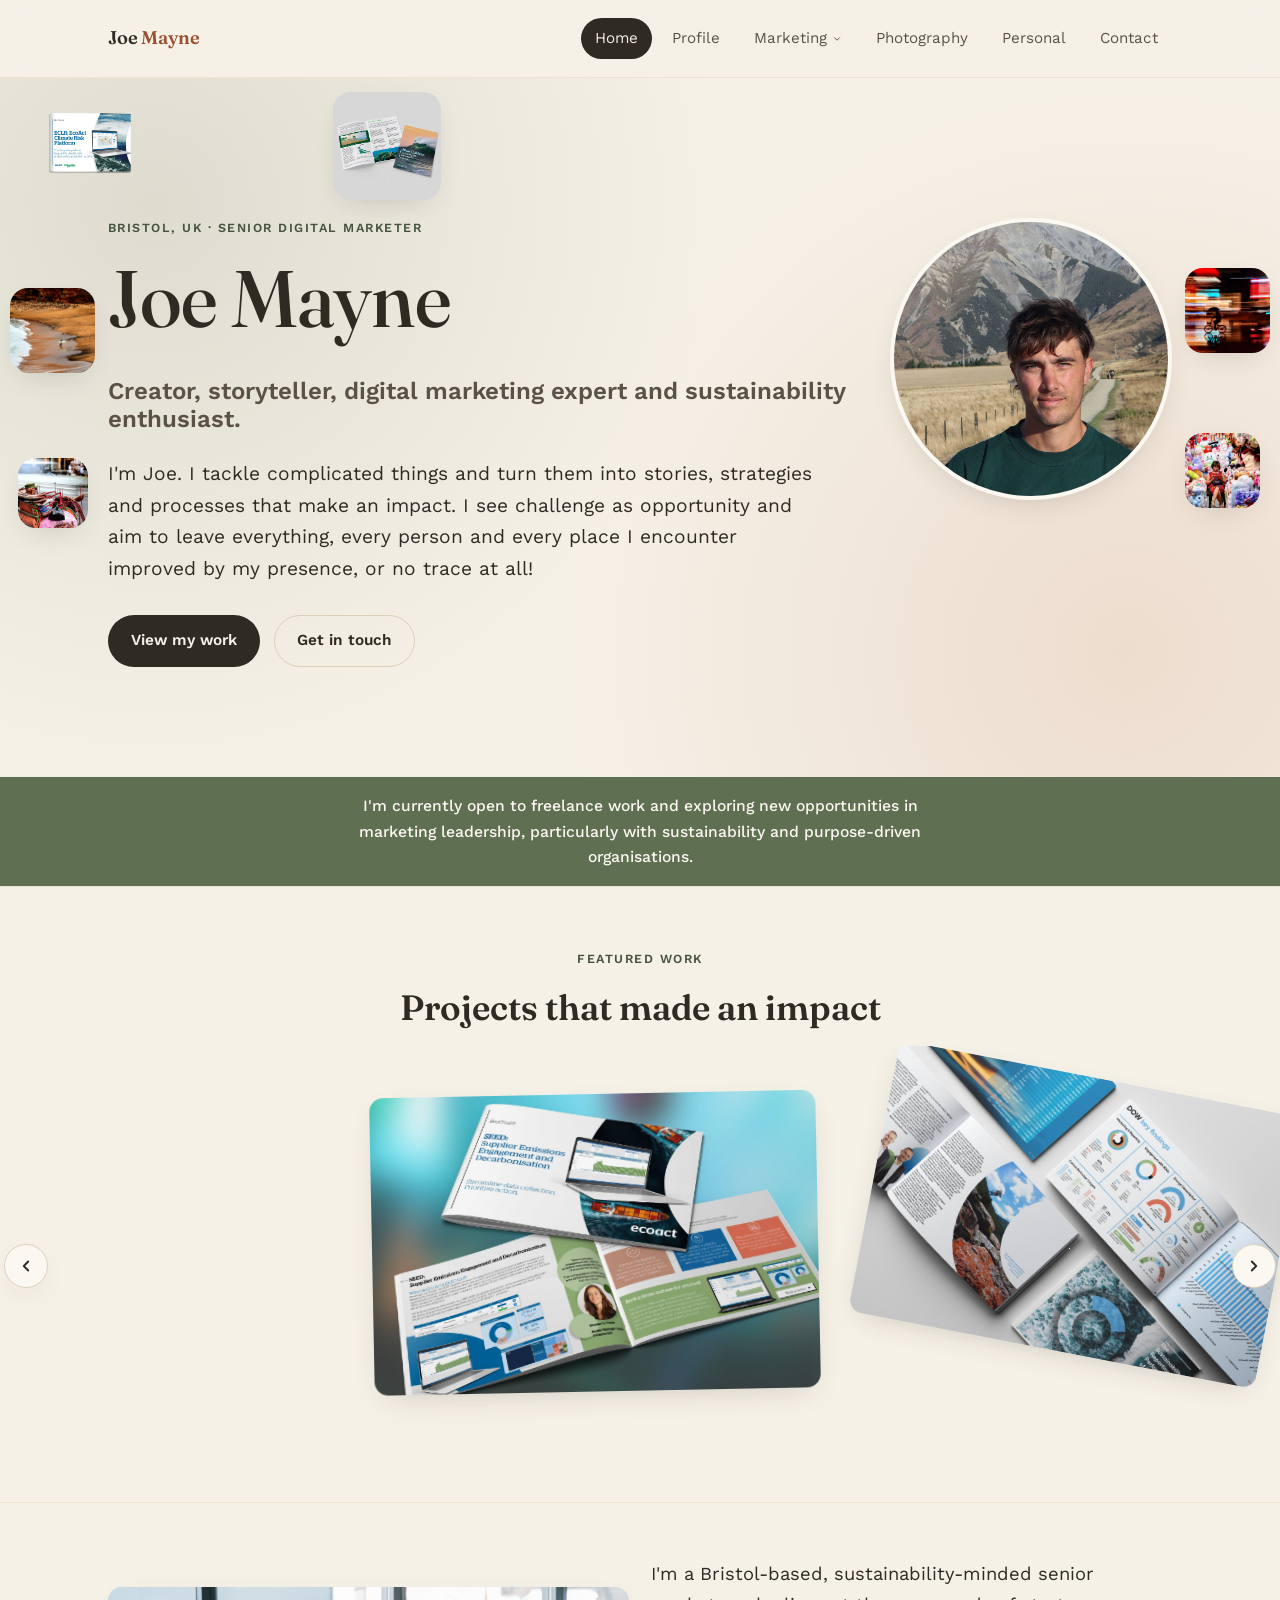
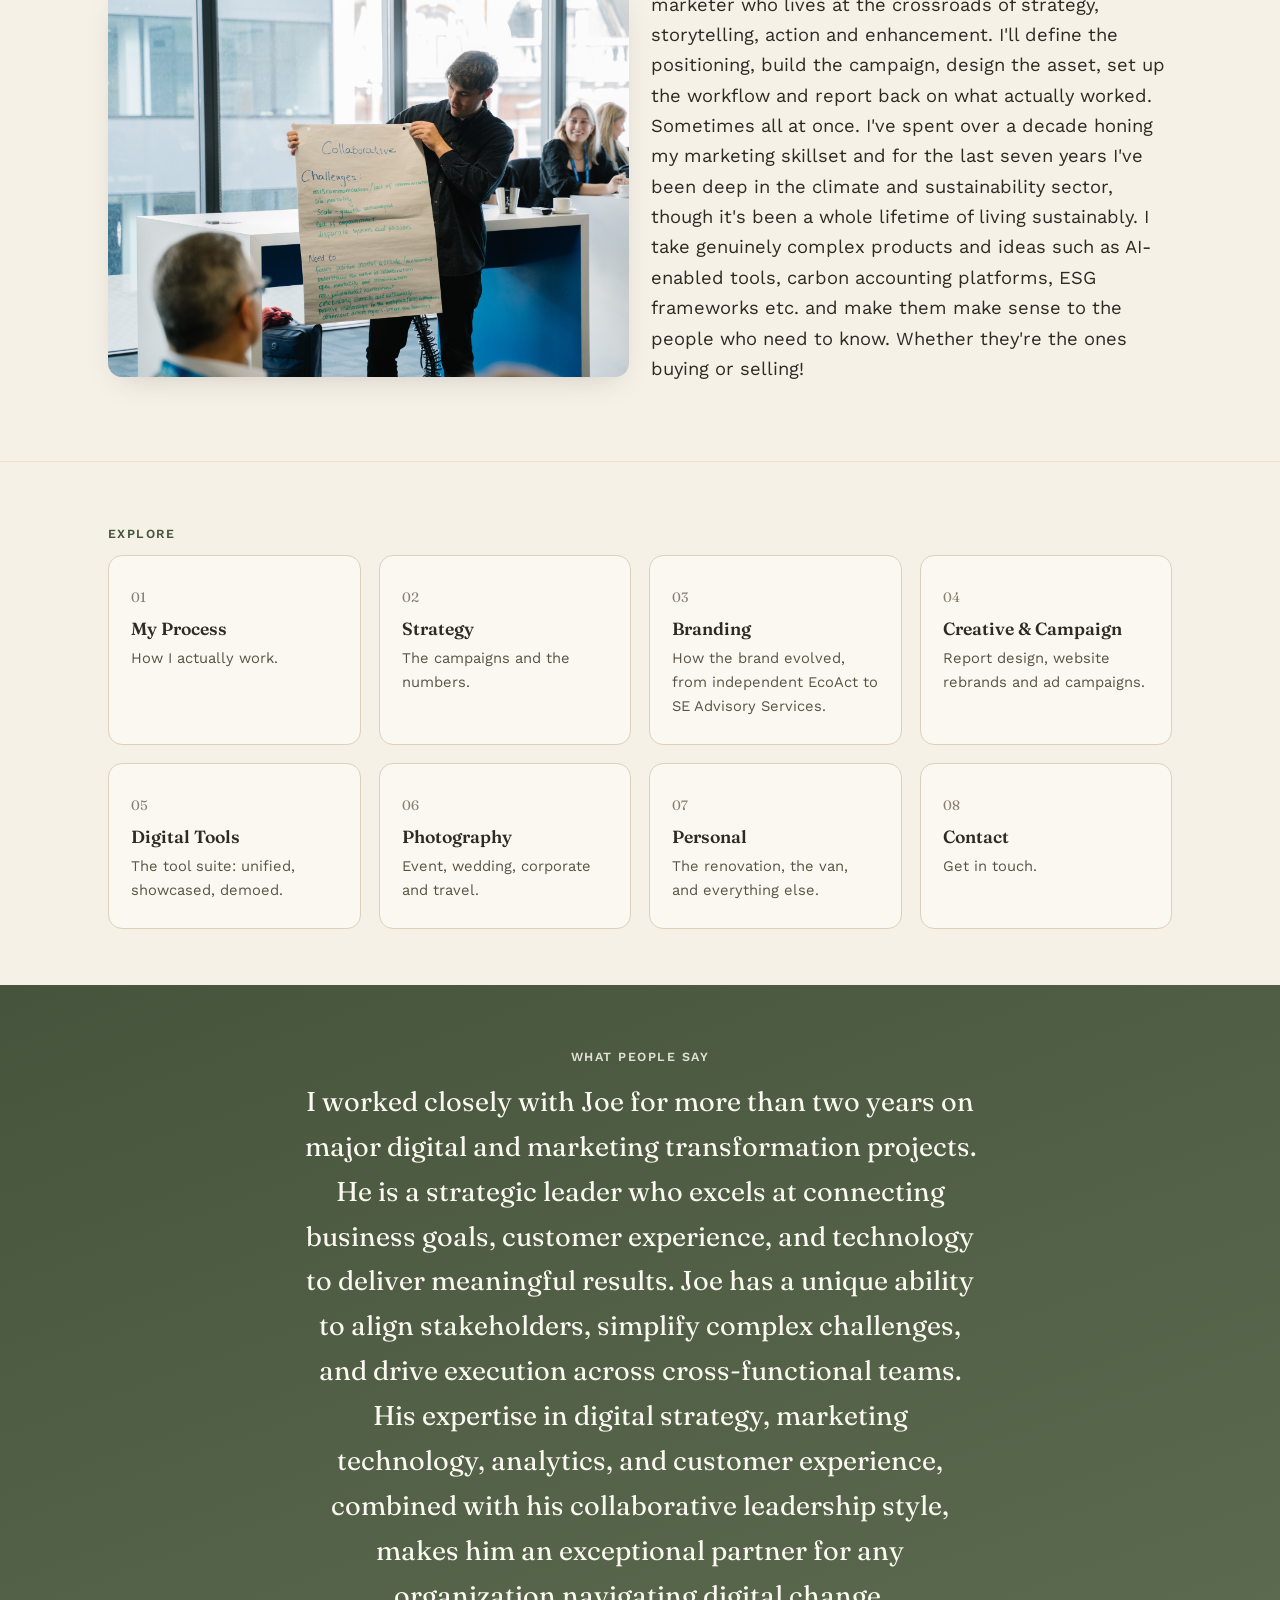
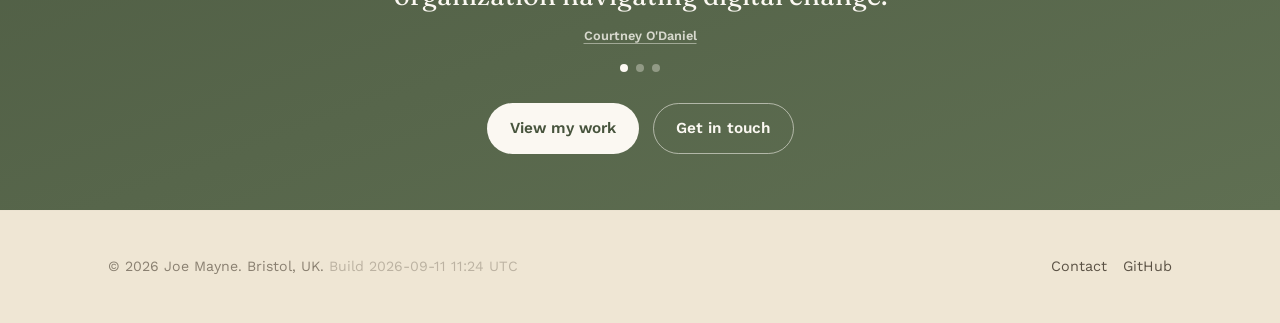
==== commit e9982c5a: "Spread hero tiles into the side gutters, not just the top band Two tiles stay in the safe top-140px " ====
--- a/index.html
+++ b/index.html
@@ -52,49 +52,44 @@
        up in order across both the name and the tagline. -->
   <section class="hero hero--animated">
     <div class="hero__images" aria-hidden="true">
-      <!-- Only two work tiles now, both on the left. The right side
-           belongs to the headshot (see .hero__headshot below, floated
-           in the actual text flow) — tiles positioned there collided
-           with it at some widths and with the paragraph at others,
-           since the paragraph's centred column width and the
-           headshot's own width both vary with viewport, making any
-           fixed right-side percentage unreliable. The left side stays
-           clear because the paragraph is centred with a capped
-           max-width (60ch), so there's reliable margin there
-           regardless of viewport width. -->
-      <!-- Spread along the top, not clustered in the corner: the
-           eyebrow line AND the headshot both start at exactly the
-           same ~140px down this 600px box, at every viewport width
-           tested (measured directly, not guessed — see scratchpad),
-           so that's a hard ceiling on tile height, but nothing else
-           occupies that top 140px band at any horizontal position —
-           so tiles can spread across the full width freely, just not
-           taller than it. Left offsets are % (safe here, unlike a
-           narrow cluster, since the whole top band is clear at every
-           width) so the spread scales with the viewport instead of
-           bunching at one edge on a wide screen. The ECLR mockup is a
-           transparent PNG (a pre-rendered laptop graphic with its own
-           baked-in shadow), so unlike the others it's shown with
-           object-fit:contain and no card frame of its own — cover+a
-           white rounded box would both crop it and double up the
-           shadow. -->
-      <div class="hero__image" style="top:0px; left:0%; --size:135px; --delay:0; --tilt:-6deg;">
+      <!-- Two kinds of safe zone, both measured against the real
+           rendered layout rather than guessed (see the CSS "animated
+           hero" comments for the full reasoning):
+           - Top band (top:0-135px, left:0-100%): clear at every width
+             because the eyebrow and the headshot both start at a fixed
+             140px down regardless of viewport.
+           - Side gutters (left:0-Npx / right:0-Npx, full 0-600px
+             height): the empty margin between the centred .container's
+             edge and the viewport edge, which grows with viewport width
+             and never overlaps the text column or the floated headshot
+             since it sits outside the container entirely. Only usable
+             from 1280px up (see the CSS breakpoint comment), which is
+             why .hero__images now hides below that instead of 1040px.
+           Sizes are deliberately varied (70-135px) and offsets are a
+           mix of two top-band tiles plus two per gutter so the cluster
+           reads as scattered rather than a single lined-up row. The
+           ECLR mockup is a transparent PNG (a pre-rendered laptop
+           graphic with its own baked-in shadow), so unlike the others
+           it's shown with object-fit:contain and no card frame of its
+           own — cover + a white rounded box would both crop it and
+           double up the shadow. -->
+      <div class="hero__image" style="top:0px; left:2%; --size:130px; --delay:0; --tilt:-6deg;">
         <div class="hero__image-inner"><img src="assets/images/featured-work/eclr-brochure-mockup.webp" alt="Mockup of the ECLR: EcoAct Climate Risk Platform brochure" style="width:100%; height:100%; object-fit:contain; display:block;"></div>
       </div>
-      <div class="hero__image" style="top:8px; left:15%; --size:105px; --delay:3; --tilt:7deg;">
+      <div class="hero__image" style="top:14px; left:26%; --size:108px; --delay:2; --tilt:8deg;">
+        <div class="hero__image-inner"><img src="assets/images/featured-work/blue-carbon-mockup.jpg" alt="Mockup of the Blue Carbon: Unlocking the potential for net-zero factsheet" style="width:100%; height:100%; object-fit:cover; border-radius:18px; box-shadow:var(--shadow); display:block;"></div>
+      </div>
+      <div class="hero__image" style="top:210px; left:10px; --size:85px; --delay:3; --tilt:7deg;">
         <div class="hero__image-inner"><img src="assets/images/photography/travel/travel-surfer-beach.jpg" alt="A surfer walking along a beach with a surfboard" style="width:100%; height:100%; object-fit:cover; border-radius:18px; box-shadow:var(--shadow); display:block;"></div>
       </div>
-      <div class="hero__image" style="top:0px; left:29%; --size:132px; --delay:2; --tilt:8deg;">
-        <div class="hero__image-inner"><img src="assets/images/featured-work/blue-carbon-mockup.jpg" alt="Mockup of the Blue Carbon: Unlocking the potential for net-zero factsheet" style="width:100%; height:100%; object-fit:cover; border-radius:18px; box-shadow:var(--shadow); display:block;"></div>
-      </div>
-      <div class="hero__image" style="top:15px; left:45%; --size:100px; --delay:1; --tilt:-4deg;">
+      <div class="hero__image" style="top:380px; left:18px; --size:70px; --delay:5; --tilt:-9deg;">
+        <div class="hero__image-inner"><img src="assets/images/photography/travel/travel-becak-street.jpg" alt="A cycle-rickshaw driver on a street, long exposure" style="width:100%; height:100%; object-fit:cover; border-radius:18px; box-shadow:var(--shadow); display:block;"></div>
+      </div>
+      <div class="hero__image" style="top:190px; right:10px; --size:85px; --delay:1; --tilt:-4deg;">
         <div class="hero__image-inner"><img src="assets/images/photography/travel/travel-night-cyclist.jpg" alt="A cyclist with an umbrella at night, long exposure" style="width:100%; height:100%; object-fit:cover; border-radius:18px; box-shadow:var(--shadow); display:block;"></div>
       </div>
-      <div class="hero__image" style="top:0px; left:58%; --size:120px; --delay:5; --tilt:-7deg;">
+      <div class="hero__image" style="top:355px; right:20px; --size:75px; --delay:4; --tilt:6deg;">
         <div class="hero__image-inner"><img src="assets/images/photography/travel/travel-vietnam-market-stall.jpg" alt="A market stall seller surrounded by plush toys" style="width:100%; height:100%; object-fit:cover; border-radius:18px; box-shadow:var(--shadow); display:block;"></div>
-      </div>
-      <div class="hero__image" style="top:20px; left:70%; --size:95px; --delay:4; --tilt:5deg;">
-        <div class="hero__image-inner"><img src="assets/images/photography/travel/travel-becak-street.jpg" alt="A cycle-rickshaw driver on a street, long exposure" style="width:100%; height:100%; object-fit:cover; border-radius:18px; box-shadow:var(--shadow); display:block;"></div>
       </div>
     </div>
     <div class="container hero__content">
--- a/assets/css/styles.css
+++ b/assets/css/styles.css
@@ -428,12 +428,18 @@
   50% { transform: translateY(-16px) rotate(calc(var(--tilt, 0deg) * -1)); }
 }
 
-/* Both remaining tiles sit on the left, clear of the centred,
-   max-width-capped paragraph — verified by measuring actual rendered
-   positions at nine widths from 1040px to 1920px (all clean) before
-   settling on this threshold; below it, the hero's own side padding
-   shrinks enough to erode that margin. */
-@media (max-width: 1040px) {
+/* Tiles live in two kinds of zone, both measured (not guessed) against
+   the actual rendered layout: a top band (0-135px tall, full width)
+   that's clear at every width because the eyebrow and the headshot
+   both start at a fixed 140px down regardless of viewport; and the two
+   side gutters — the empty margin between the centred .container's
+   padding-box edge and the viewport edge, which is safe for the FULL
+   600px height at any width, since it sits entirely outside the
+   container the text and headshot live in. That gutter is only 28px
+   at 1041px, too narrow for a real tile; it doesn't reach a workable
+   width (~108px) until 1280px, so the whole cluster is hidden below
+   that instead of the previous 1040px threshold. */
+@media (max-width: 1279px) {
   .hero__images { display: none; }
 }
 @media (prefers-reduced-motion: reduce) {
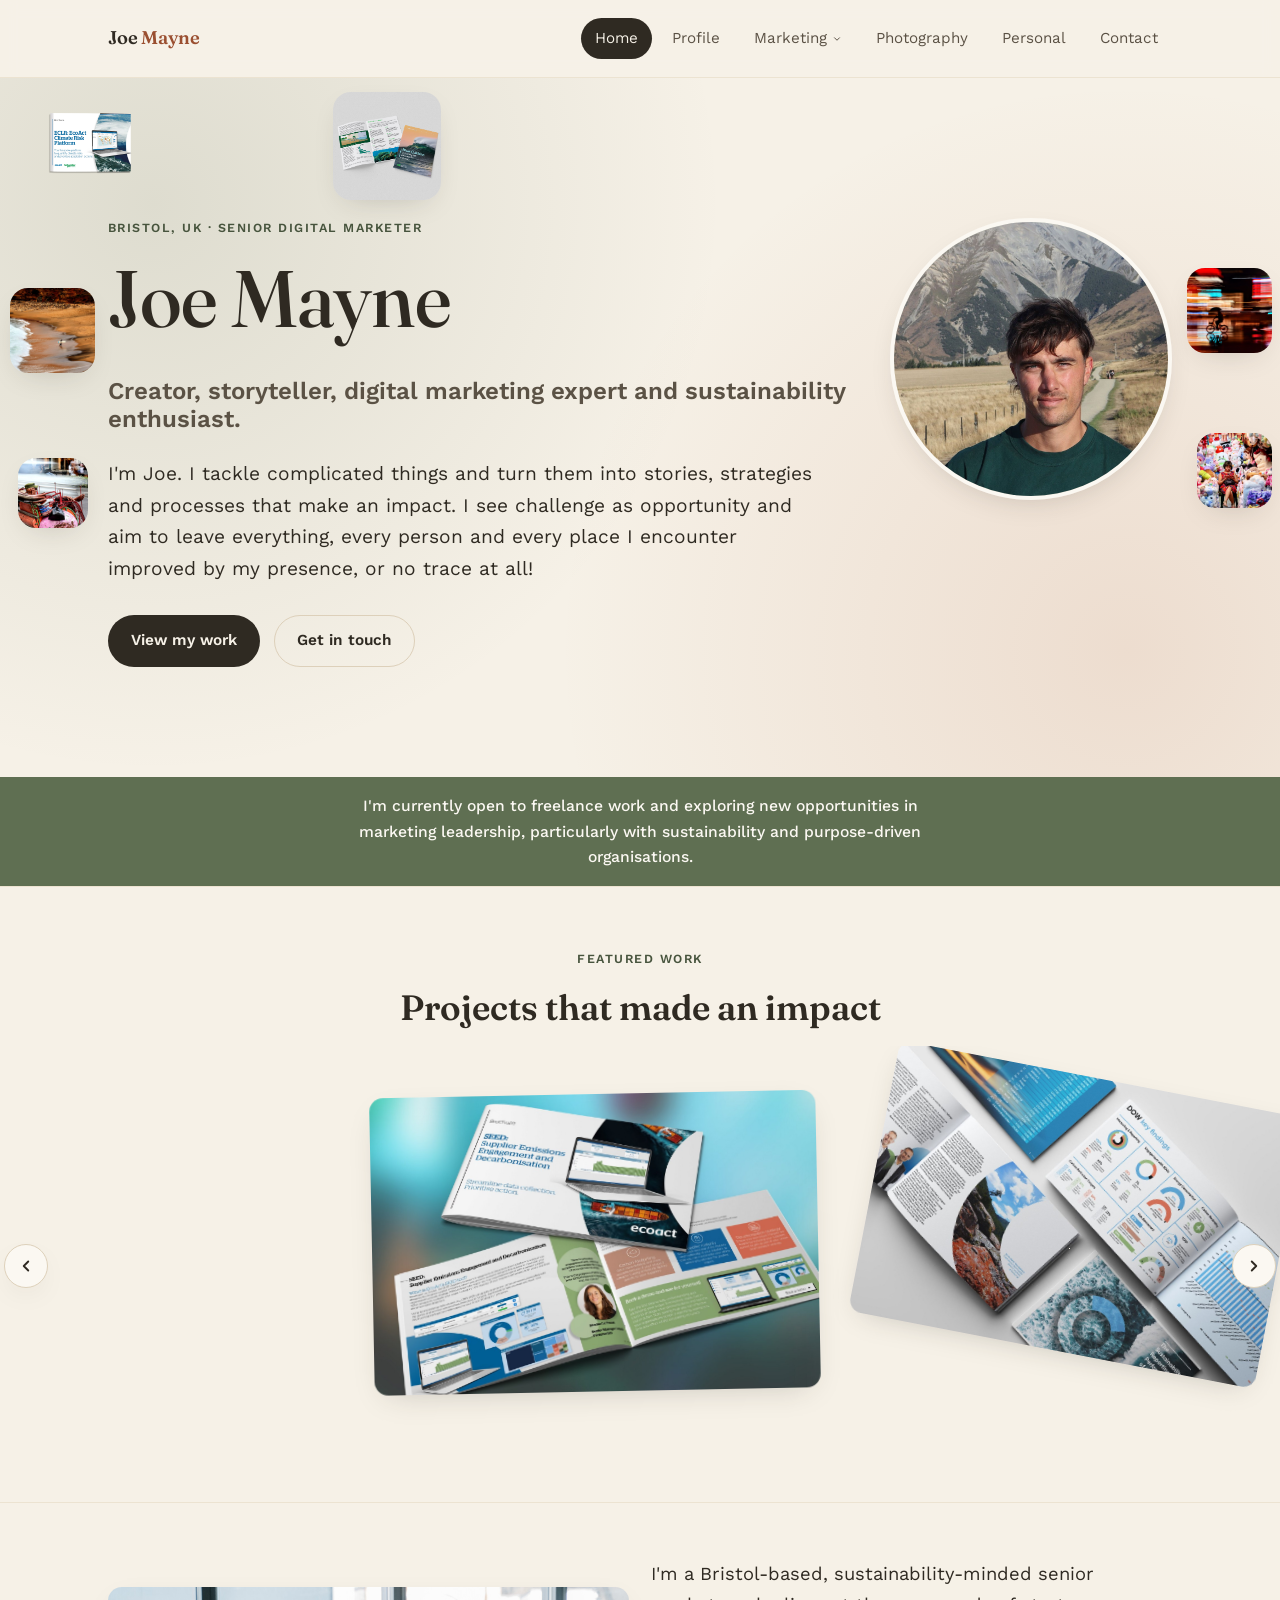
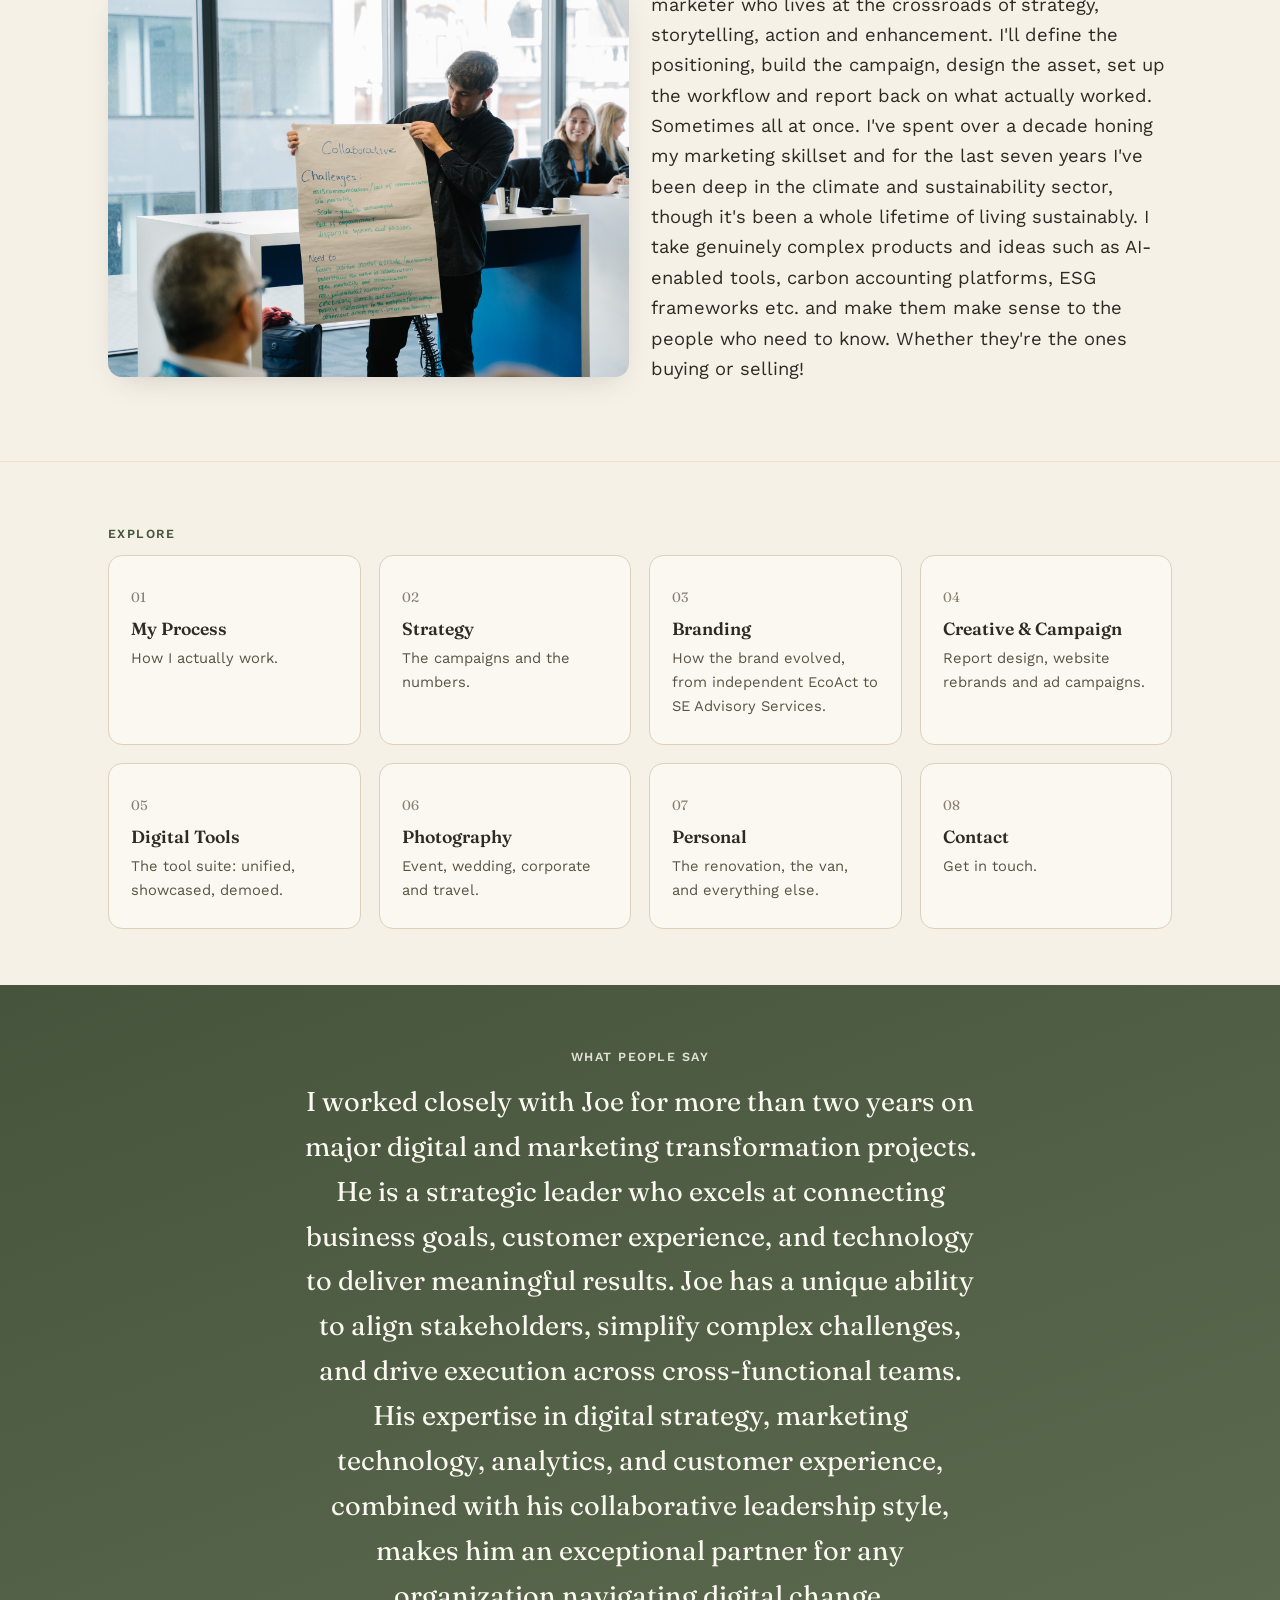
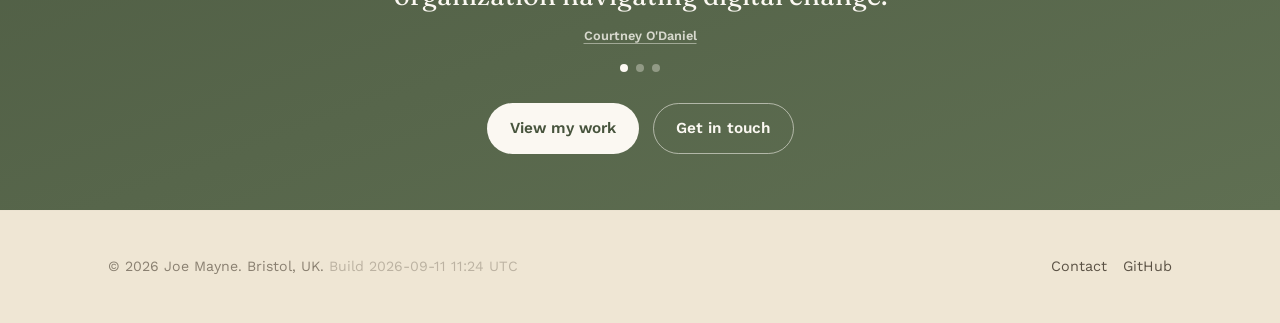
==== commit 2ee7c492: "Anchor hero tiles to the container edge instead of the viewport edge The previous %/viewport-edge of" ====
--- a/index.html
+++ b/index.html
@@ -52,43 +52,47 @@
        up in order across both the name and the tagline. -->
   <section class="hero hero--animated">
     <div class="hero__images" aria-hidden="true">
-      <!-- Two kinds of safe zone, both measured against the real
-           rendered layout rather than guessed (see the CSS "animated
-           hero" comments for the full reasoning):
-           - Top band (top:0-135px, left:0-100%): clear at every width
-             because the eyebrow and the headshot both start at a fixed
-             140px down regardless of viewport.
-           - Side gutters (left:0-Npx / right:0-Npx, full 0-600px
-             height): the empty margin between the centred .container's
-             edge and the viewport edge, which grows with viewport width
-             and never overlaps the text column or the floated headshot
-             since it sits outside the container entirely. Only usable
-             from 1280px up (see the CSS breakpoint comment), which is
-             why .hero__images now hides below that instead of 1040px.
-           Sizes are deliberately varied (70-135px) and offsets are a
-           mix of two top-band tiles plus two per gutter so the cluster
-           reads as scattered rather than a single lined-up row. The
-           ECLR mockup is a transparent PNG (a pre-rendered laptop
+      <!-- Positioned with calc(50vw ± Npx) instead of % or a plain
+           left/right px offset. The centred .container sits at
+           left-edge = calc(50vw - 532px) and right-edge =
+           calc(50vw + 532px) at any width from the 1280px breakpoint
+           up (532px = half its 1120px max-width + its 28px side
+           padding — see the CSS breakpoint comment for how that's
+           derived). Anchoring each tile's `left` to one of those two
+           expressions, offset by a small fixed px gap, pins it at a
+           constant distance from the text/headshot column at every
+           width — so the cluster keeps the same tight composition as
+           the screen widens, instead of the previous %/viewport-edge
+           offsets, which left the tiles trailing the viewport edges
+           and opened up a growing dead zone next to the text on wide
+           screens (reported and confirmed on a 1920px screenshot).
+           Two tiles sit in the top band (top:0-135px, clear at every
+           width because the eyebrow and headshot both start at a
+           fixed 140px down); the other four sit in the left/right
+           gutters, safe for the full 0-600px height since a negative
+           offset from left-edge or positive offset from right-edge
+           always falls outside the container, regardless of width.
+           The ECLR mockup is a transparent PNG (a pre-rendered laptop
            graphic with its own baked-in shadow), so unlike the others
            it's shown with object-fit:contain and no card frame of its
            own — cover + a white rounded box would both crop it and
            double up the shadow. -->
-      <div class="hero__image" style="top:0px; left:2%; --size:130px; --delay:0; --tilt:-6deg;">
+      <div class="hero__image" style="top:0px; left:calc(50vw - 614px); --size:130px; --delay:0; --tilt:-6deg;">
         <div class="hero__image-inner"><img src="assets/images/featured-work/eclr-brochure-mockup.webp" alt="Mockup of the ECLR: EcoAct Climate Risk Platform brochure" style="width:100%; height:100%; object-fit:contain; display:block;"></div>
       </div>
-      <div class="hero__image" style="top:14px; left:26%; --size:108px; --delay:2; --tilt:8deg;">
+      <div class="hero__image" style="top:14px; left:calc(50vw - 307px); --size:108px; --delay:2; --tilt:8deg;">
         <div class="hero__image-inner"><img src="assets/images/featured-work/blue-carbon-mockup.jpg" alt="Mockup of the Blue Carbon: Unlocking the potential for net-zero factsheet" style="width:100%; height:100%; object-fit:cover; border-radius:18px; box-shadow:var(--shadow); display:block;"></div>
       </div>
-      <div class="hero__image" style="top:210px; left:10px; --size:85px; --delay:3; --tilt:7deg;">
+      <div class="hero__image" style="top:210px; left:calc(50vw - 630px); --size:85px; --delay:3; --tilt:7deg;">
         <div class="hero__image-inner"><img src="assets/images/photography/travel/travel-surfer-beach.jpg" alt="A surfer walking along a beach with a surfboard" style="width:100%; height:100%; object-fit:cover; border-radius:18px; box-shadow:var(--shadow); display:block;"></div>
       </div>
-      <div class="hero__image" style="top:380px; left:18px; --size:70px; --delay:5; --tilt:-9deg;">
+      <div class="hero__image" style="top:380px; left:calc(50vw - 622px); --size:70px; --delay:5; --tilt:-9deg;">
         <div class="hero__image-inner"><img src="assets/images/photography/travel/travel-becak-street.jpg" alt="A cycle-rickshaw driver on a street, long exposure" style="width:100%; height:100%; object-fit:cover; border-radius:18px; box-shadow:var(--shadow); display:block;"></div>
       </div>
-      <div class="hero__image" style="top:190px; right:10px; --size:85px; --delay:1; --tilt:-4deg;">
+      <div class="hero__image" style="top:190px; left:calc(50vw + 547px); --size:85px; --delay:1; --tilt:-4deg;">
         <div class="hero__image-inner"><img src="assets/images/photography/travel/travel-night-cyclist.jpg" alt="A cyclist with an umbrella at night, long exposure" style="width:100%; height:100%; object-fit:cover; border-radius:18px; box-shadow:var(--shadow); display:block;"></div>
       </div>
-      <div class="hero__image" style="top:355px; right:20px; --size:75px; --delay:4; --tilt:6deg;">
+      <div class="hero__image" style="top:355px; left:calc(50vw + 557px); --size:75px; --delay:4; --tilt:6deg;">
         <div class="hero__image-inner"><img src="assets/images/photography/travel/travel-vietnam-market-stall.jpg" alt="A market stall seller surrounded by plush toys" style="width:100%; height:100%; object-fit:cover; border-radius:18px; box-shadow:var(--shadow); display:block;"></div>
       </div>
     </div>
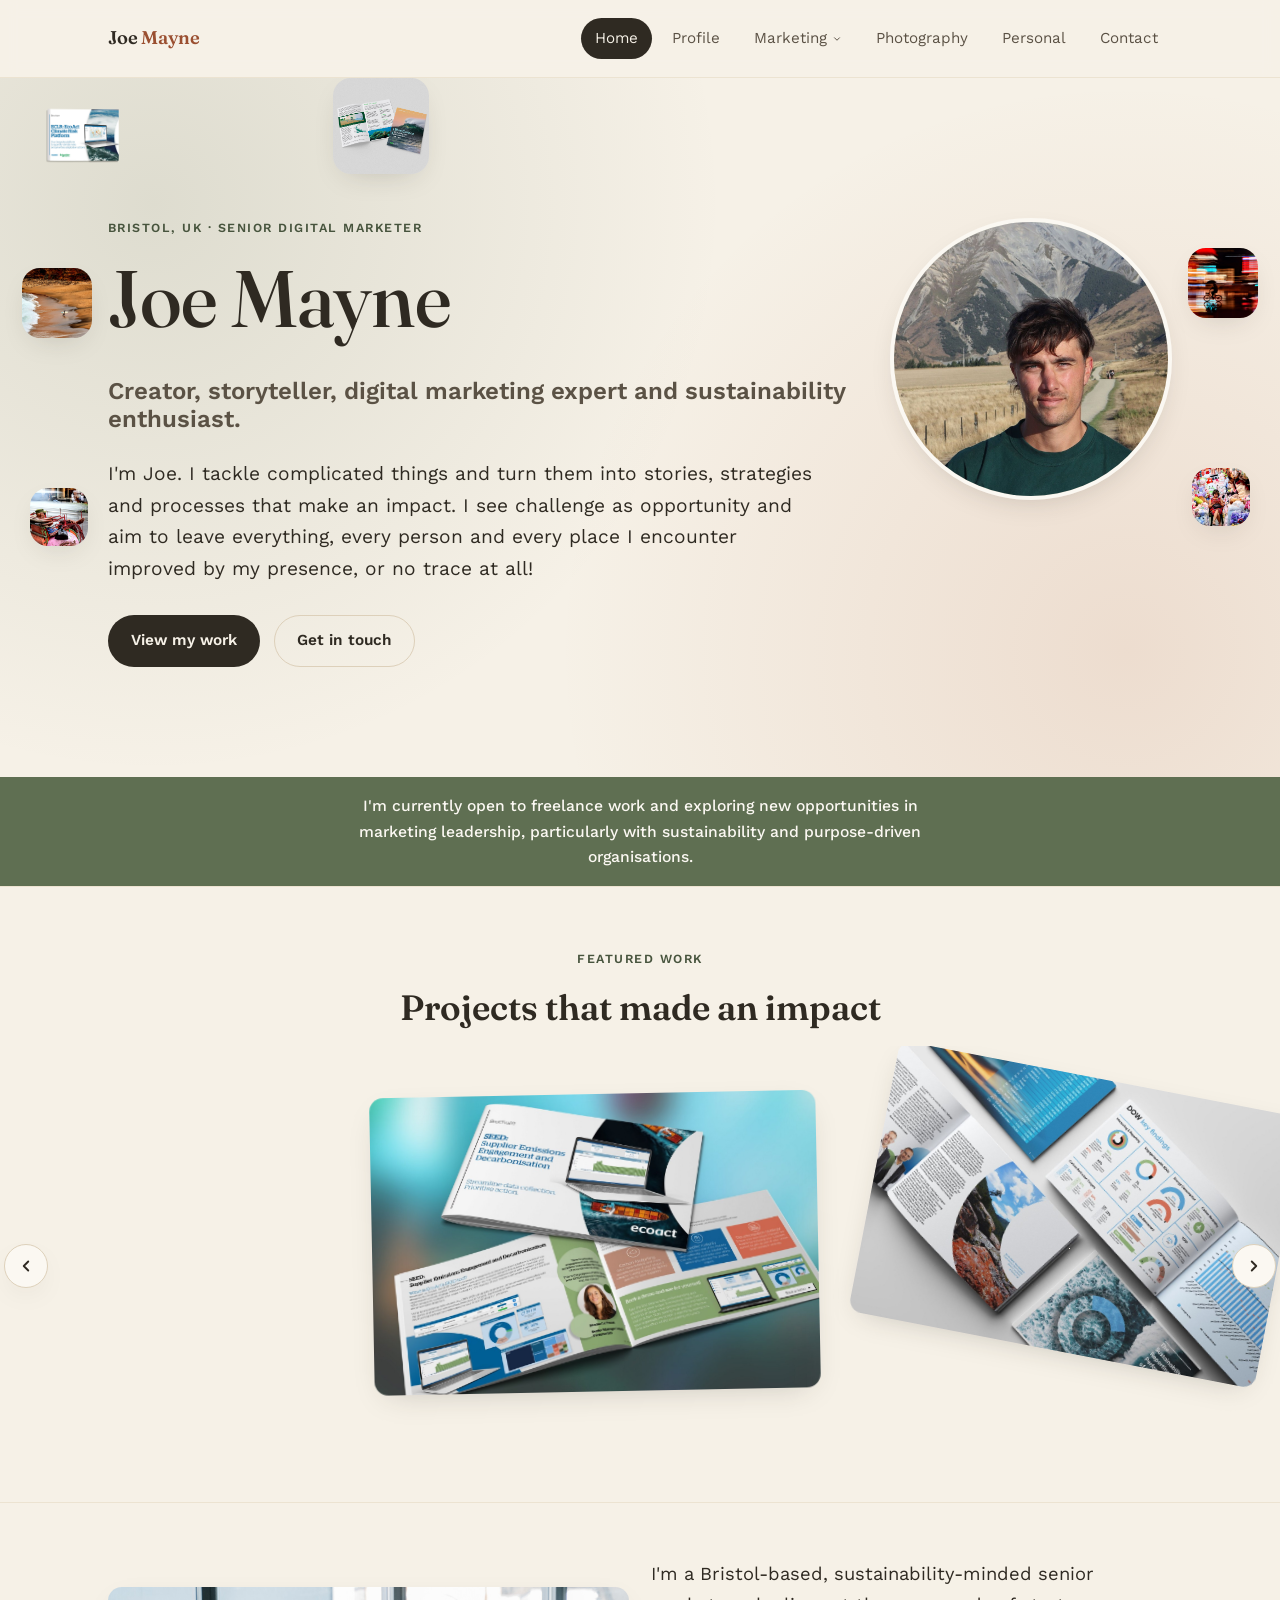
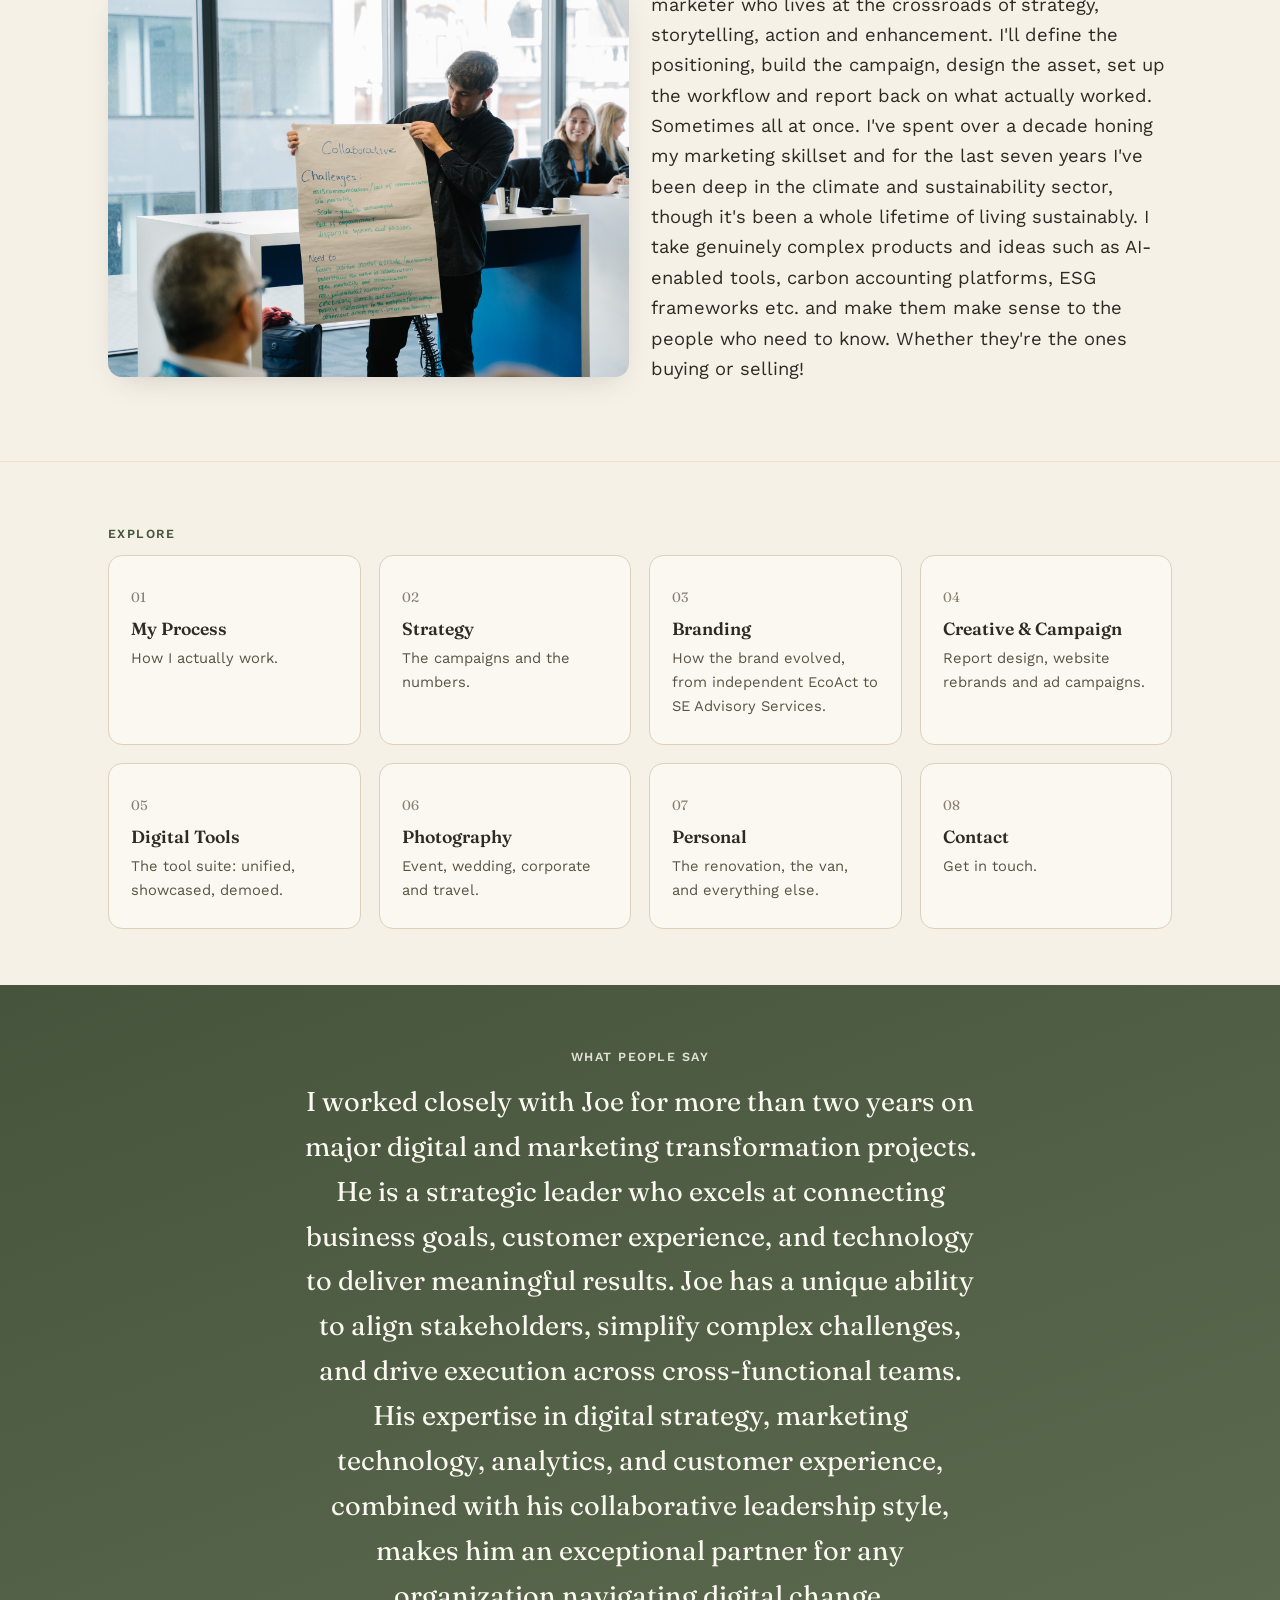
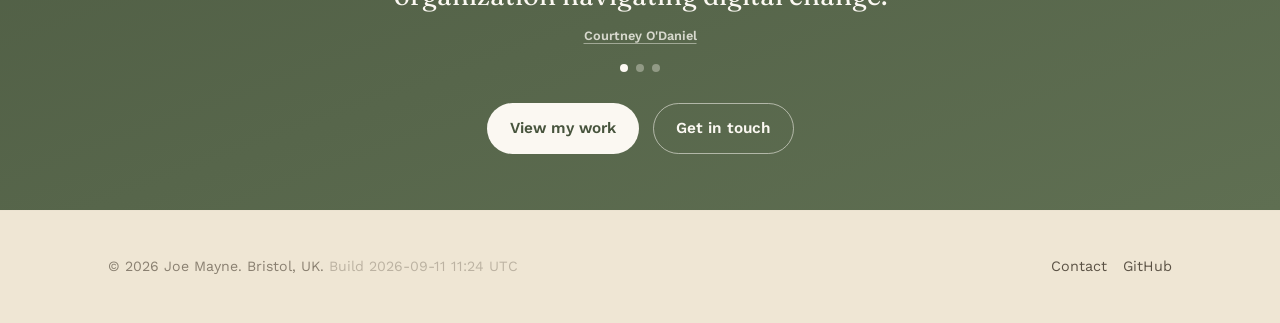
==== commit 82e187c3: "Scale hero tile size with viewport width, not just position The previous fix kept tiles a fixed gap " ====
--- a/index.html
+++ b/index.html
@@ -52,47 +52,52 @@
        up in order across both the name and the tagline. -->
   <section class="hero hero--animated">
     <div class="hero__images" aria-hidden="true">
-      <!-- Positioned with calc(50vw ± Npx) instead of % or a plain
-           left/right px offset. The centred .container sits at
-           left-edge = calc(50vw - 532px) and right-edge =
-           calc(50vw + 532px) at any width from the 1280px breakpoint
-           up (532px = half its 1120px max-width + its 28px side
-           padding — see the CSS breakpoint comment for how that's
-           derived). Anchoring each tile's `left` to one of those two
-           expressions, offset by a small fixed px gap, pins it at a
-           constant distance from the text/headshot column at every
-           width — so the cluster keeps the same tight composition as
-           the screen widens, instead of the previous %/viewport-edge
-           offsets, which left the tiles trailing the viewport edges
-           and opened up a growing dead zone next to the text on wide
-           screens (reported and confirmed on a 1920px screenshot).
-           Two tiles sit in the top band (top:0-135px, clear at every
-           width because the eyebrow and headshot both start at a
-           fixed 140px down); the other four sit in the left/right
-           gutters, safe for the full 0-600px height since a negative
-           offset from left-edge or positive offset from right-edge
-           always falls outside the container, regardless of width.
+      <!-- Both size AND position now scale with viewport width, so the
+           cluster actually grows to fill the extra space on a wide
+           screen instead of staying a fixed size at a fixed distance
+           from the text (that was the previous attempt — same size
+           everywhere, just repositioned, which still read as "moved
+           in" rather than "bigger on a bigger screen").
+           - Top band (top:0, height ≤135px, clear at every width
+             because the eyebrow/headshot both start at a fixed 140px
+             down): sized with clamp(min, Nvw, max) so it grows with
+             the viewport up to the ~135px ceiling that band allows,
+             positioned with left:%, so the two tiles spread further
+             apart as the viewport widens.
+           - Side gutters (full 0-600px height, safe because they sit
+             outside the centred .container entirely — its edges are
+             calc(50vw - 532px) / calc(50vw + 532px) at any width from
+             this 1280px breakpoint up): sized with clamp(min, Nvw,
+             max) so each tile grows with the gutter itself, and
+             positioned by taking that same var(--size) back out of
+             the container edge (left gutter) or adding a fixed gap to
+             it (right gutter) — so a bigger tile grows *into* the
+             gutter (away from the text) rather than *over* it, which
+             keeps this collision-safe by construction at any size,
+             not just the specific widths tested. Still verified with
+             the same Playwright bounding-box check as every previous
+             pass, 1280-1920px.
            The ECLR mockup is a transparent PNG (a pre-rendered laptop
            graphic with its own baked-in shadow), so unlike the others
            it's shown with object-fit:contain and no card frame of its
            own — cover + a white rounded box would both crop it and
            double up the shadow. -->
-      <div class="hero__image" style="top:0px; left:calc(50vw - 614px); --size:130px; --delay:0; --tilt:-6deg;">
+      <div class="hero__image" style="top:0px; left:2%; --size:clamp(90px, 9vw, 132px); --delay:0; --tilt:-6deg;">
         <div class="hero__image-inner"><img src="assets/images/featured-work/eclr-brochure-mockup.webp" alt="Mockup of the ECLR: EcoAct Climate Risk Platform brochure" style="width:100%; height:100%; object-fit:contain; display:block;"></div>
       </div>
-      <div class="hero__image" style="top:14px; left:calc(50vw - 307px); --size:108px; --delay:2; --tilt:8deg;">
+      <div class="hero__image" style="top:0px; left:26%; --size:clamp(78px, 7.5vw, 128px); --delay:2; --tilt:8deg;">
         <div class="hero__image-inner"><img src="assets/images/featured-work/blue-carbon-mockup.jpg" alt="Mockup of the Blue Carbon: Unlocking the potential for net-zero factsheet" style="width:100%; height:100%; object-fit:cover; border-radius:18px; box-shadow:var(--shadow); display:block;"></div>
       </div>
-      <div class="hero__image" style="top:210px; left:calc(50vw - 630px); --size:85px; --delay:3; --tilt:7deg;">
+      <div class="hero__image" style="top:190px; --size:clamp(70px, 34vw - 365px, 190px); left:calc(50vw - 532px - 16px - var(--size)); --delay:3; --tilt:7deg;">
         <div class="hero__image-inner"><img src="assets/images/photography/travel/travel-surfer-beach.jpg" alt="A surfer walking along a beach with a surfboard" style="width:100%; height:100%; object-fit:cover; border-radius:18px; box-shadow:var(--shadow); display:block;"></div>
       </div>
-      <div class="hero__image" style="top:380px; left:calc(50vw - 622px); --size:70px; --delay:5; --tilt:-9deg;">
+      <div class="hero__image" style="top:410px; --size:clamp(55px, 26vw - 275px, 150px); left:calc(50vw - 532px - 20px - var(--size)); --delay:5; --tilt:-9deg;">
         <div class="hero__image-inner"><img src="assets/images/photography/travel/travel-becak-street.jpg" alt="A cycle-rickshaw driver on a street, long exposure" style="width:100%; height:100%; object-fit:cover; border-radius:18px; box-shadow:var(--shadow); display:block;"></div>
       </div>
-      <div class="hero__image" style="top:190px; left:calc(50vw + 547px); --size:85px; --delay:1; --tilt:-4deg;">
+      <div class="hero__image" style="top:170px; --size:clamp(70px, 34vw - 365px, 190px); left:calc(50vw + 532px + 16px); --delay:1; --tilt:-4deg;">
         <div class="hero__image-inner"><img src="assets/images/photography/travel/travel-night-cyclist.jpg" alt="A cyclist with an umbrella at night, long exposure" style="width:100%; height:100%; object-fit:cover; border-radius:18px; box-shadow:var(--shadow); display:block;"></div>
       </div>
-      <div class="hero__image" style="top:355px; left:calc(50vw + 557px); --size:75px; --delay:4; --tilt:6deg;">
+      <div class="hero__image" style="top:390px; --size:clamp(55px, 26vw - 275px, 150px); left:calc(50vw + 532px + 20px); --delay:4; --tilt:6deg;">
         <div class="hero__image-inner"><img src="assets/images/photography/travel/travel-vietnam-market-stall.jpg" alt="A market stall seller surrounded by plush toys" style="width:100%; height:100%; object-fit:cover; border-radius:18px; box-shadow:var(--shadow); display:block;"></div>
       </div>
     </div>
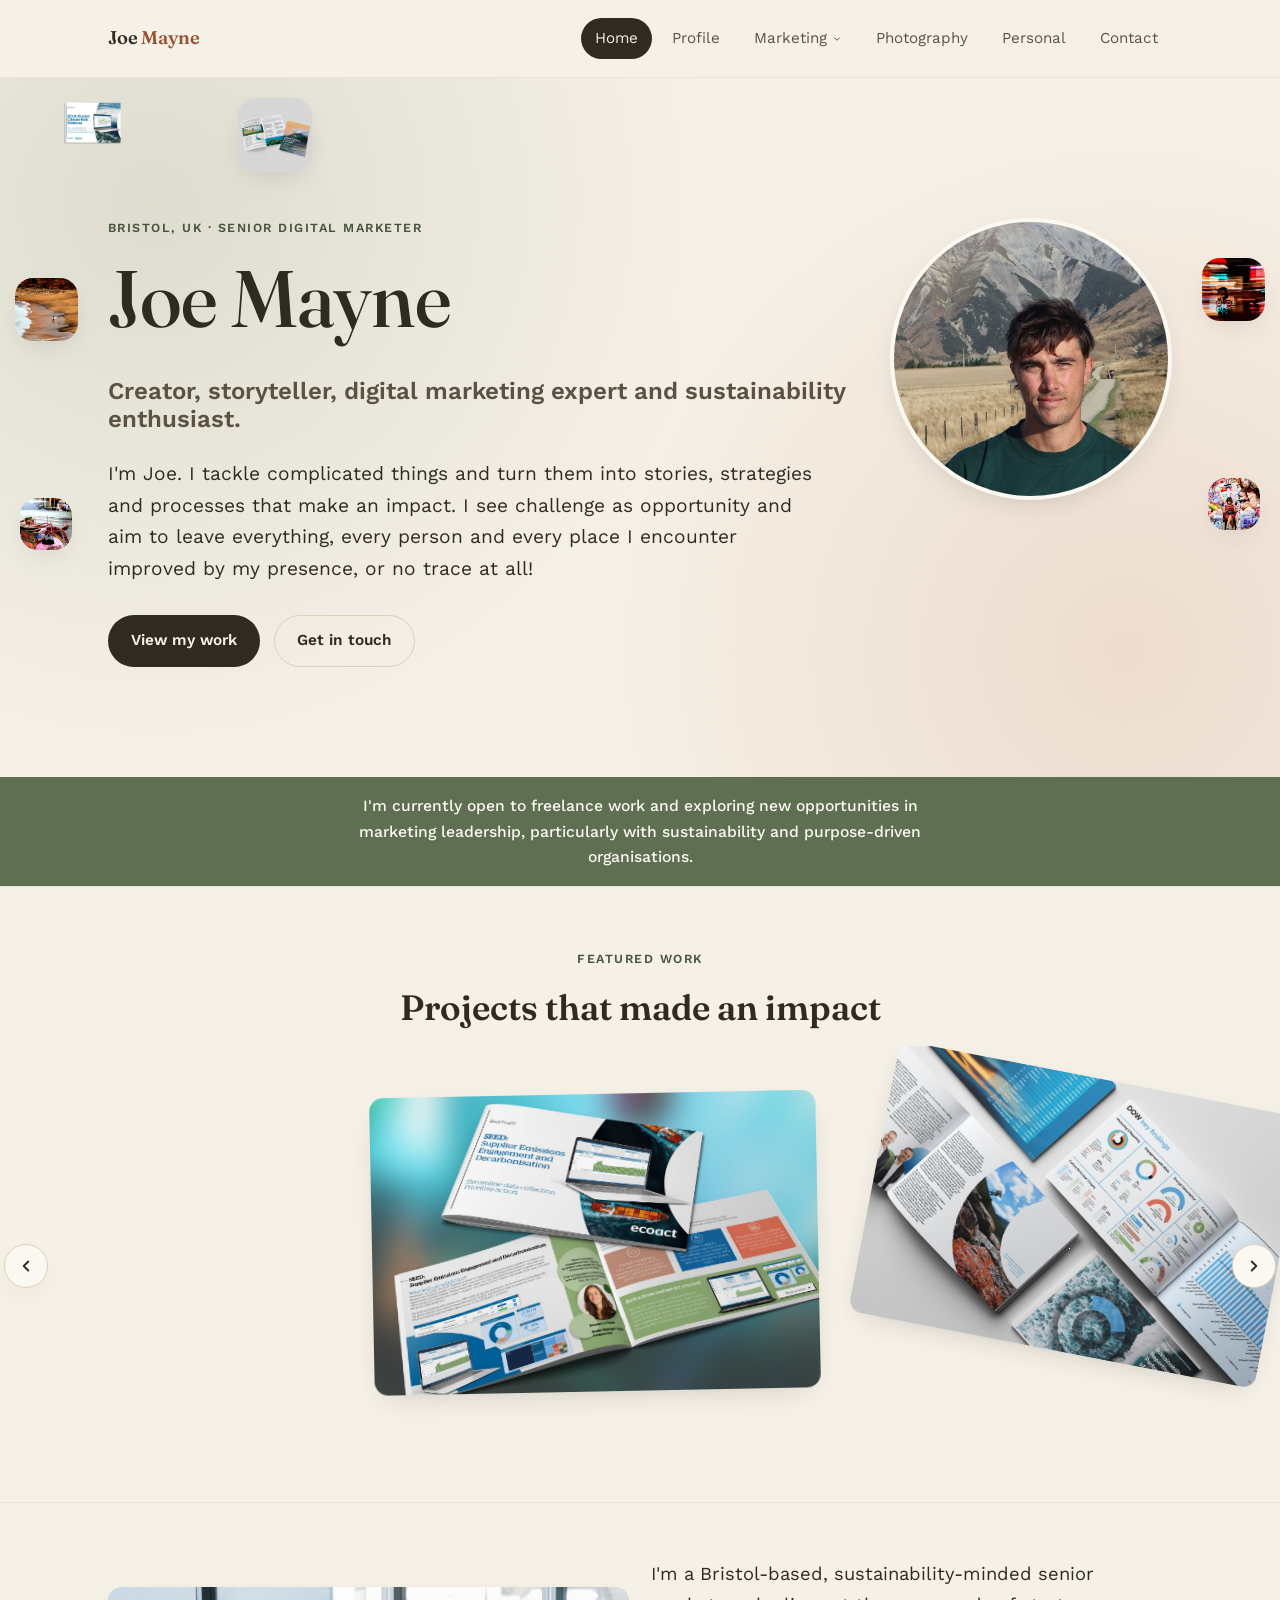
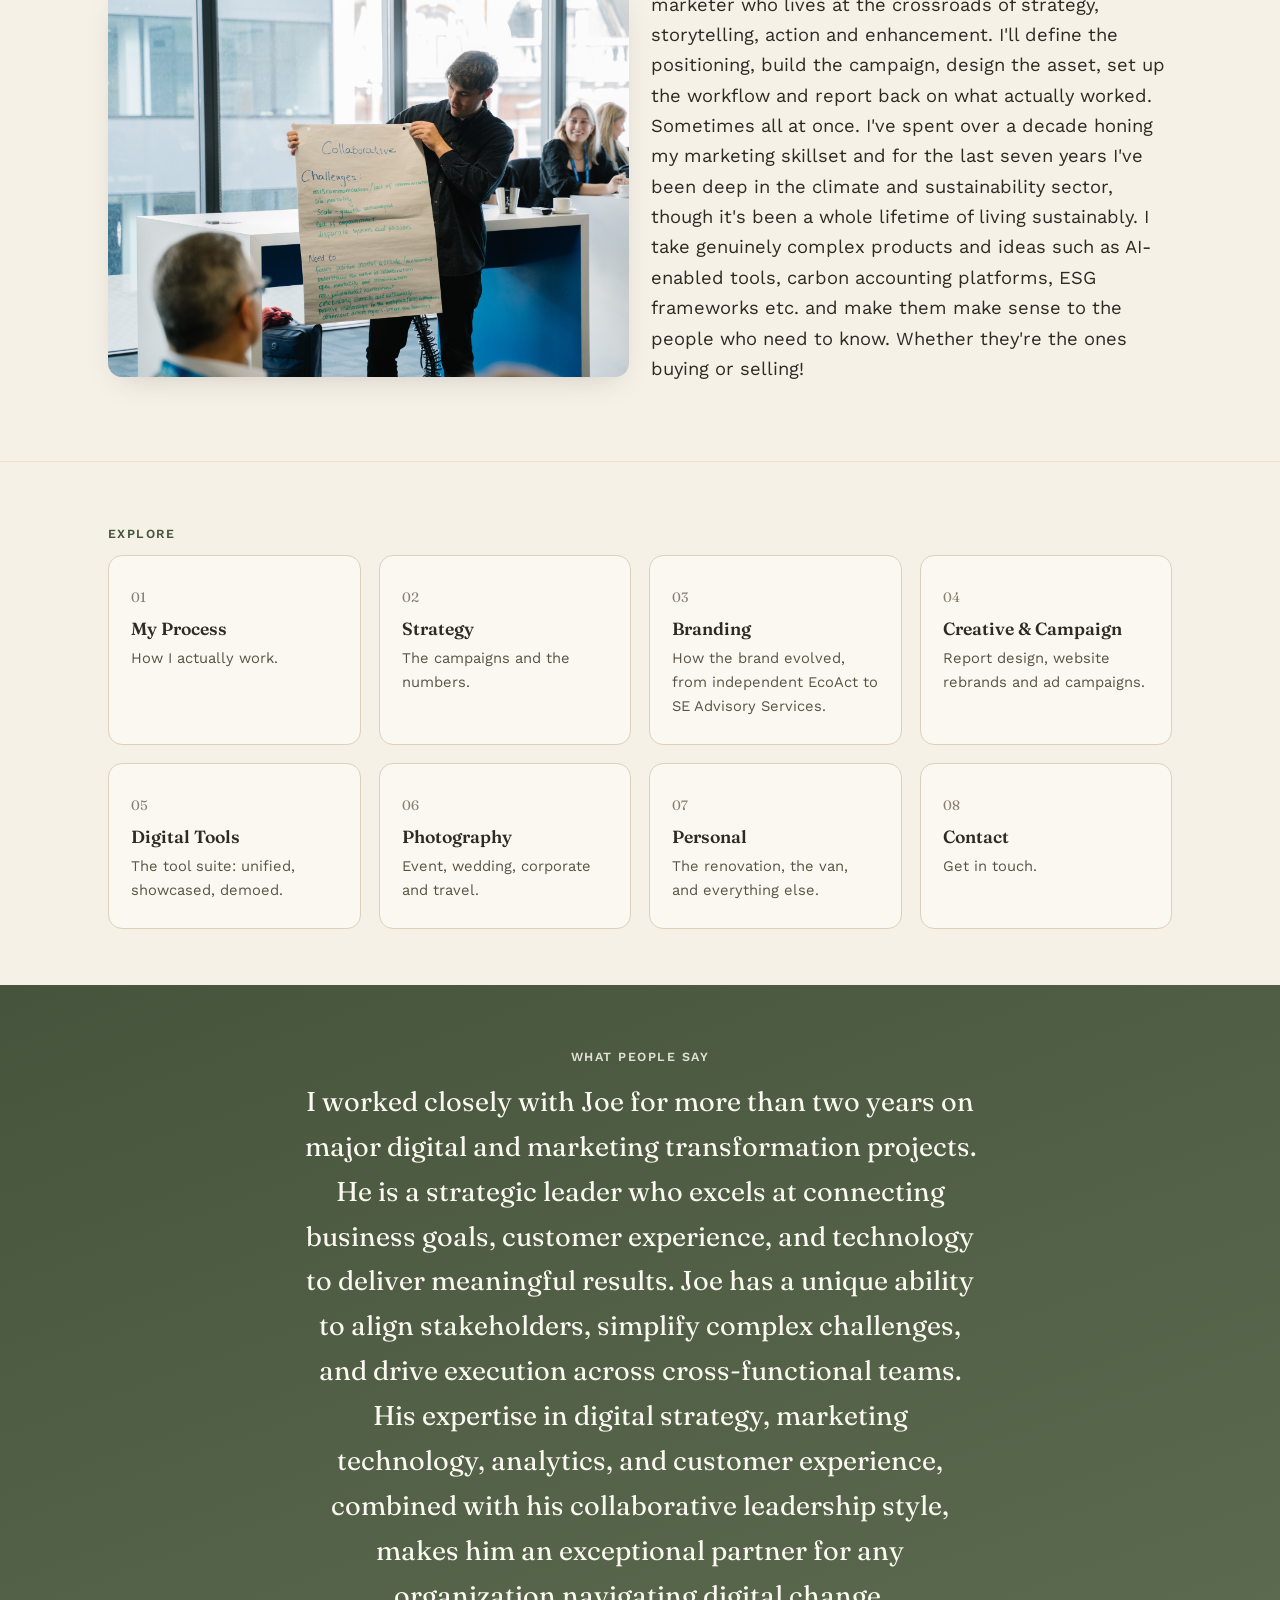
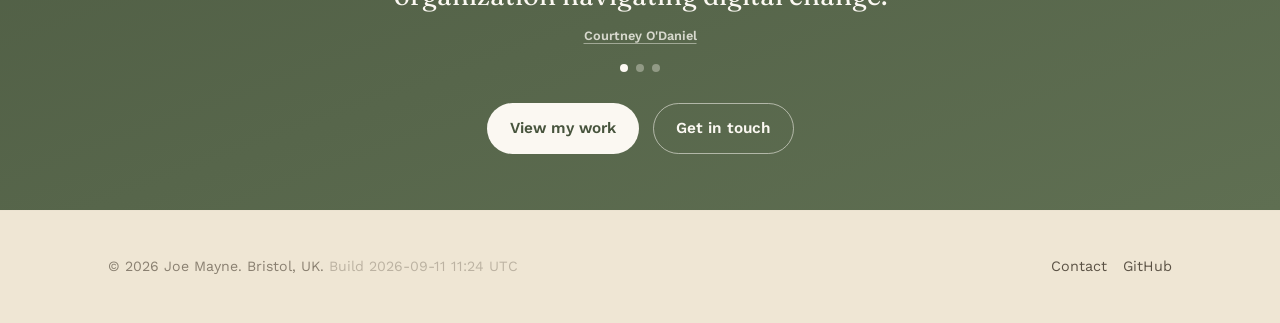
==== commit ae562935: "Measure real container edges for hero tiles instead of approximating Root-caused the reported "tiles" ====
--- a/index.html
+++ b/index.html
@@ -52,52 +52,45 @@
        up in order across both the name and the tagline. -->
   <section class="hero hero--animated">
     <div class="hero__images" aria-hidden="true">
-      <!-- Both size AND position now scale with viewport width, so the
-           cluster actually grows to fill the extra space on a wide
-           screen instead of staying a fixed size at a fixed distance
-           from the text (that was the previous attempt — same size
-           everywhere, just repositioned, which still read as "moved
-           in" rather than "bigger on a bigger screen").
-           - Top band (top:0, height ≤135px, clear at every width
-             because the eyebrow/headshot both start at a fixed 140px
-             down): sized with clamp(min, Nvw, max) so it grows with
-             the viewport up to the ~135px ceiling that band allows,
-             positioned with left:%, so the two tiles spread further
-             apart as the viewport widens.
-           - Side gutters (full 0-600px height, safe because they sit
-             outside the centred .container entirely — its edges are
-             calc(50vw - 532px) / calc(50vw + 532px) at any width from
-             this 1280px breakpoint up): sized with clamp(min, Nvw,
-             max) so each tile grows with the gutter itself, and
-             positioned by taking that same var(--size) back out of
-             the container edge (left gutter) or adding a fixed gap to
-             it (right gutter) — so a bigger tile grows *into* the
-             gutter (away from the text) rather than *over* it, which
-             keeps this collision-safe by construction at any size,
-             not just the specific widths tested. Still verified with
-             the same Playwright bounding-box check as every previous
-             pass, 1280-1920px.
-           The ECLR mockup is a transparent PNG (a pre-rendered laptop
-           graphic with its own baked-in shadow), so unlike the others
-           it's shown with object-fit:contain and no card frame of its
-           own — cover + a white rounded box would both crop it and
-           double up the shadow. -->
-      <div class="hero__image" style="top:0px; left:2%; --size:clamp(90px, 9vw, 132px); --delay:0; --tilt:-6deg;">
+      <!-- Position/size are set precisely by layoutHeroTiles() in
+           site.js, which measures the real .hero__content box via
+           getBoundingClientRect() rather than approximating it with a
+           calc(50vw...) formula. That vw-based approach matched a
+           headless test cleanly but drifted slightly on a real
+           desktop browser with a classic (non-overlay) scrollbar,
+           since 100vw includes the scrollbar's own width while the
+           actual container doesn't extend under it — enough to read
+           as the gutter tiles crowding the text/headshot on some
+           screens, as reported. Measuring the box directly removes
+           that whole class of drift, on any browser or zoom level,
+           and also gave headroom to widen the tile-to-text gap and
+           stagger the two top-band tiles (previously both pinned to
+           top:0, which read as a flat, mechanical line) — see
+           layoutHeroTiles() for the actual numbers.
+           The inline top/left/--size below are only the pre-JS
+           fallback (same shape, just approximate); every real browser
+           overwrites them on load. The ECLR mockup is a transparent
+           PNG (a pre-rendered laptop graphic with its own baked-in
+           shadow), so unlike the others it's shown with
+           object-fit:contain and no card frame of its own — cover + a
+           white rounded box would both crop it and double up the
+           shadow. -->
+      <div class="hero__image" style="top:0px; left:calc(50vw - 592px); --size:110px; --delay:0; --tilt:-6deg;">
         <div class="hero__image-inner"><img src="assets/images/featured-work/eclr-brochure-mockup.webp" alt="Mockup of the ECLR: EcoAct Climate Risk Platform brochure" style="width:100%; height:100%; object-fit:contain; display:block;"></div>
       </div>
-      <div class="hero__image" style="top:0px; left:26%; --size:clamp(78px, 7.5vw, 128px); --delay:2; --tilt:8deg;">
+      <div class="hero__image" style="top:20px; left:calc(50vw - 402px); --size:90px; --delay:2; --tilt:8deg;">
         <div class="hero__image-inner"><img src="assets/images/featured-work/blue-carbon-mockup.jpg" alt="Mockup of the Blue Carbon: Unlocking the potential for net-zero factsheet" style="width:100%; height:100%; object-fit:cover; border-radius:18px; box-shadow:var(--shadow); display:block;"></div>
       </div>
-      <div class="hero__image" style="top:190px; --size:clamp(70px, 34vw - 365px, 190px); left:calc(50vw - 532px - 16px - var(--size)); --delay:3; --tilt:7deg;">
+      <div class="hero__image" style="top:200px; --size:clamp(60px, 32vw - 346px, 170px); left:calc(50vw - 532px - 30px - var(--size)); --delay:3; --tilt:7deg;">
         <div class="hero__image-inner"><img src="assets/images/photography/travel/travel-surfer-beach.jpg" alt="A surfer walking along a beach with a surfboard" style="width:100%; height:100%; object-fit:cover; border-radius:18px; box-shadow:var(--shadow); display:block;"></div>
       </div>
-      <div class="hero__image" style="top:410px; --size:clamp(55px, 26vw - 275px, 150px); left:calc(50vw - 532px - 20px - var(--size)); --delay:5; --tilt:-9deg;">
+      <div class="hero__image" style="top:420px; --size:clamp(50px, 24vw - 256px, 140px); left:calc(50vw - 532px - 36px - var(--size)); --delay:5; --tilt:-9deg;">
         <div class="hero__image-inner"><img src="assets/images/photography/travel/travel-becak-street.jpg" alt="A cycle-rickshaw driver on a street, long exposure" style="width:100%; height:100%; object-fit:cover; border-radius:18px; box-shadow:var(--shadow); display:block;"></div>
       </div>
-      <div class="hero__image" style="top:170px; --size:clamp(70px, 34vw - 365px, 190px); left:calc(50vw + 532px + 16px); --delay:1; --tilt:-4deg;">
+      <div class="hero__image" style="top:180px; --size:clamp(60px, 32vw - 346px, 170px); left:calc(50vw + 532px + 30px); --delay:1; --tilt:-4deg;">
         <div class="hero__image-inner"><img src="assets/images/photography/travel/travel-night-cyclist.jpg" alt="A cyclist with an umbrella at night, long exposure" style="width:100%; height:100%; object-fit:cover; border-radius:18px; box-shadow:var(--shadow); display:block;"></div>
       </div>
-      <div class="hero__image" style="top:390px; --size:clamp(55px, 26vw - 275px, 150px); left:calc(50vw + 532px + 20px); --delay:4; --tilt:6deg;">
+      <div class="hero__image" style="top:400px; --size:clamp(50px, 24vw - 256px, 140px); left:calc(50vw + 532px + 36px); --delay:4; --tilt:6deg;">
         <div class="hero__image-inner"><img src="assets/images/photography/travel/travel-vietnam-market-stall.jpg" alt="A market stall seller surrounded by plush toys" style="width:100%; height:100%; object-fit:cover; border-radius:18px; box-shadow:var(--shadow); display:block;"></div>
       </div>
     </div>
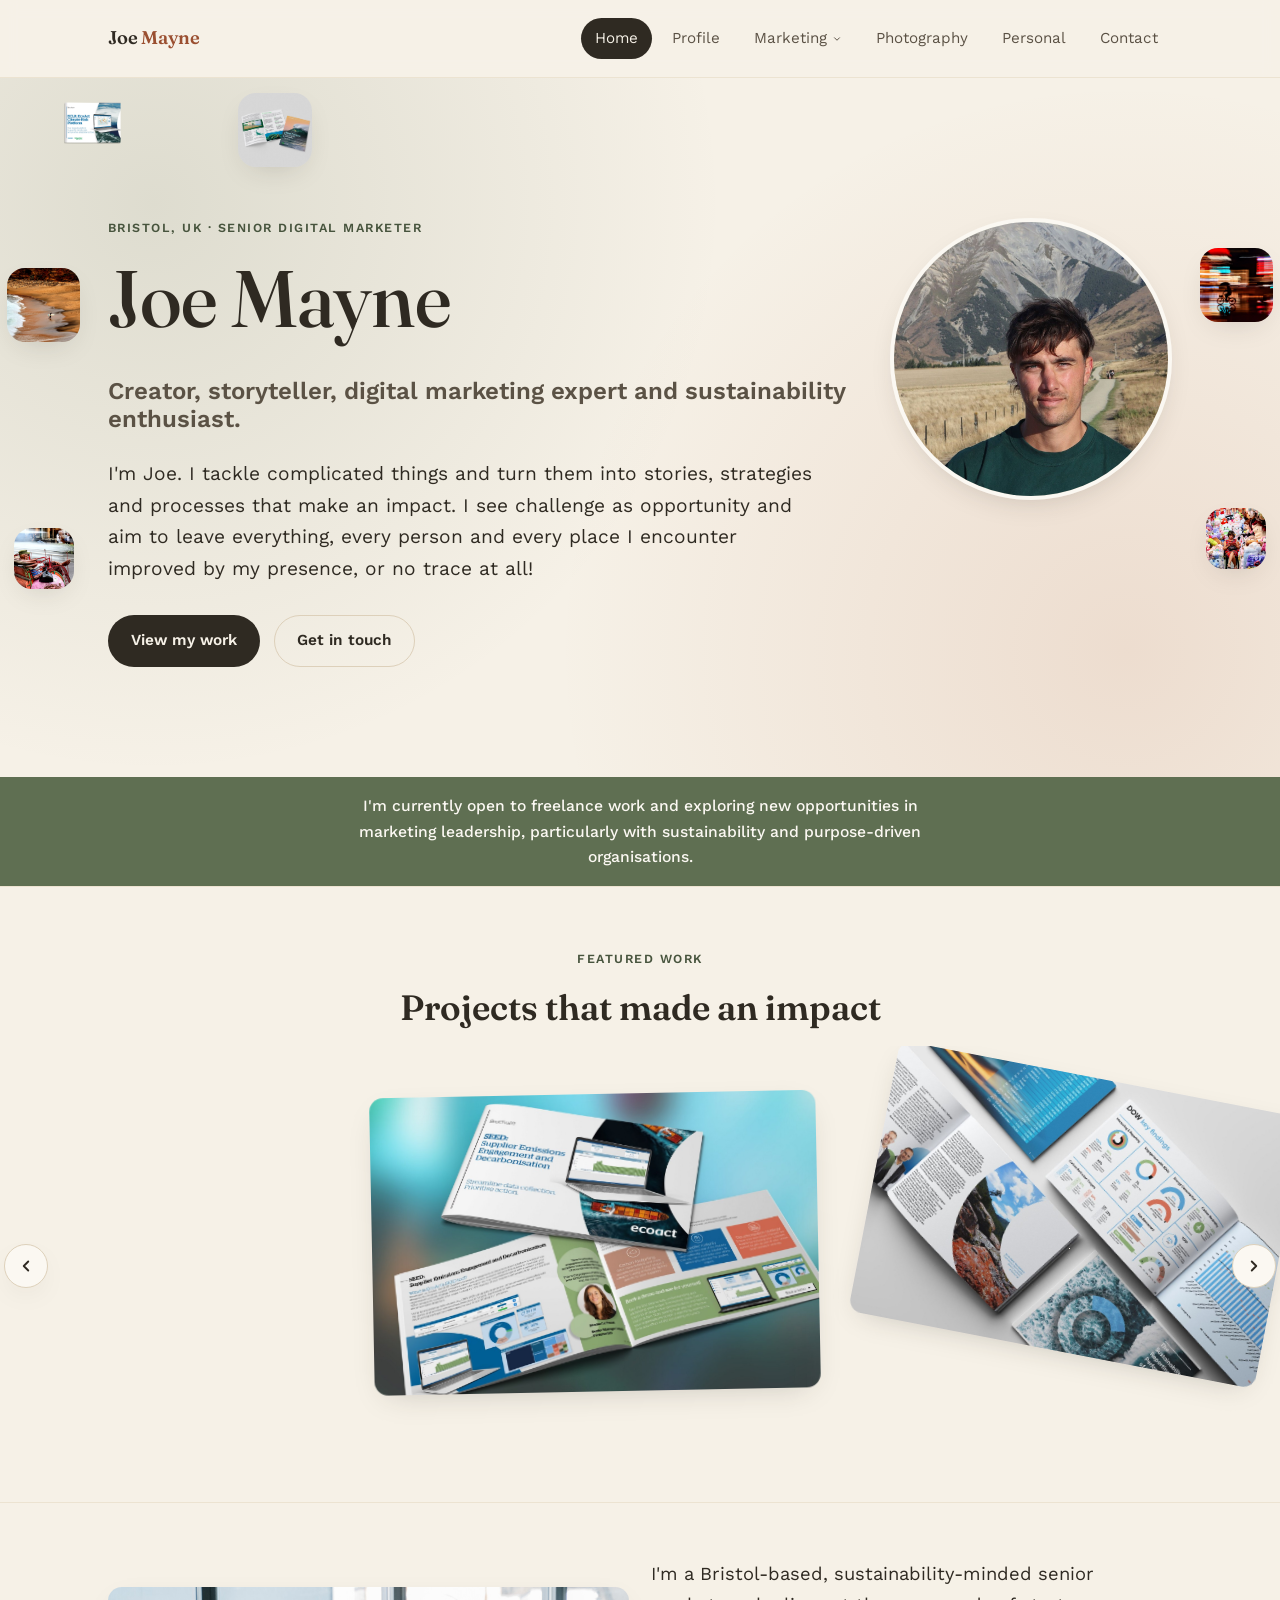
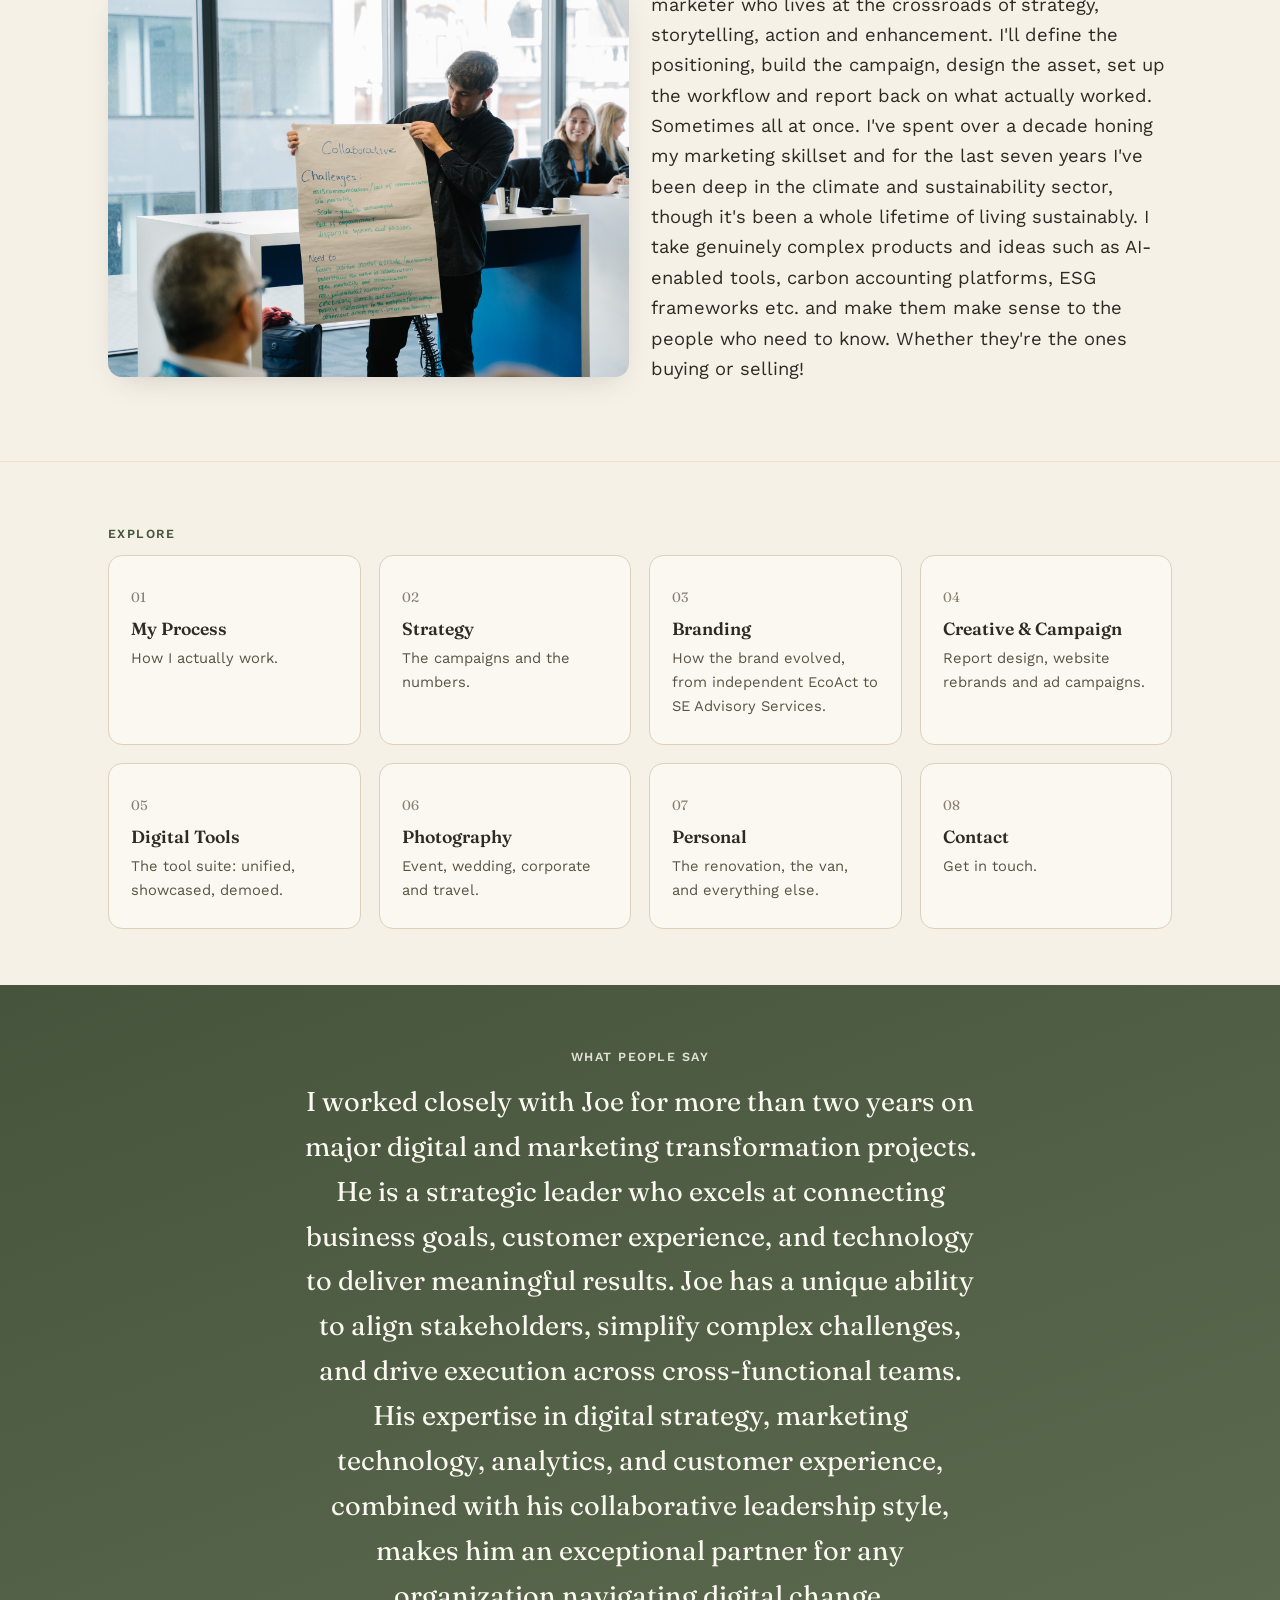
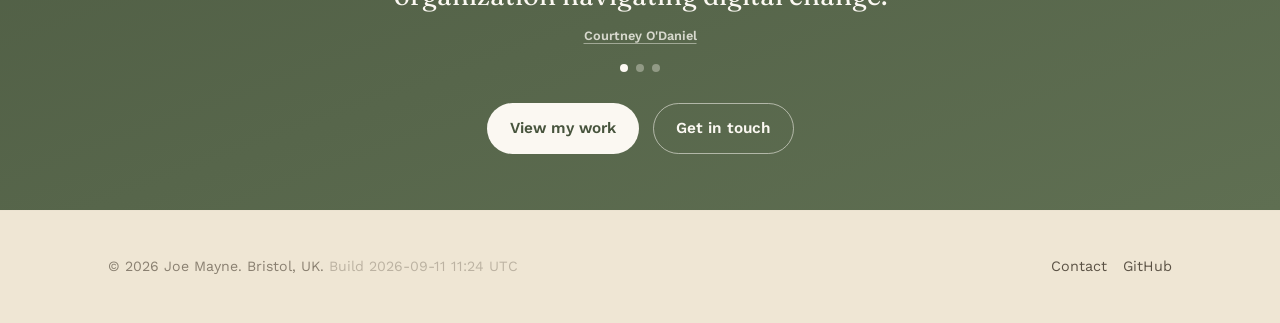
==== commit 10323a65: "Grow hero gutter tiles further to fill the wider space The gutters (428px wide at 1920px) were only " ====
--- a/index.html
+++ b/index.html
@@ -81,16 +81,16 @@
       <div class="hero__image" style="top:20px; left:calc(50vw - 402px); --size:90px; --delay:2; --tilt:8deg;">
         <div class="hero__image-inner"><img src="assets/images/featured-work/blue-carbon-mockup.jpg" alt="Mockup of the Blue Carbon: Unlocking the potential for net-zero factsheet" style="width:100%; height:100%; object-fit:cover; border-radius:18px; box-shadow:var(--shadow); display:block;"></div>
       </div>
-      <div class="hero__image" style="top:200px; --size:clamp(60px, 32vw - 346px, 170px); left:calc(50vw - 532px - 30px - var(--size)); --delay:3; --tilt:7deg;">
+      <div class="hero__image" style="top:190px; --size:clamp(70px, 34vw - 366px, 220px); left:calc(50vw - 532px - 28px - var(--size)); --delay:3; --tilt:7deg;">
         <div class="hero__image-inner"><img src="assets/images/photography/travel/travel-surfer-beach.jpg" alt="A surfer walking along a beach with a surfboard" style="width:100%; height:100%; object-fit:cover; border-radius:18px; box-shadow:var(--shadow); display:block;"></div>
       </div>
-      <div class="hero__image" style="top:420px; --size:clamp(50px, 24vw - 256px, 140px); left:calc(50vw - 532px - 36px - var(--size)); --delay:5; --tilt:-9deg;">
+      <div class="hero__image" style="top:450px; --size:clamp(58px, 28vw - 300px, 180px); left:calc(50vw - 532px - 34px - var(--size)); --delay:5; --tilt:-9deg;">
         <div class="hero__image-inner"><img src="assets/images/photography/travel/travel-becak-street.jpg" alt="A cycle-rickshaw driver on a street, long exposure" style="width:100%; height:100%; object-fit:cover; border-radius:18px; box-shadow:var(--shadow); display:block;"></div>
       </div>
-      <div class="hero__image" style="top:180px; --size:clamp(60px, 32vw - 346px, 170px); left:calc(50vw + 532px + 30px); --delay:1; --tilt:-4deg;">
+      <div class="hero__image" style="top:170px; --size:clamp(70px, 34vw - 366px, 220px); left:calc(50vw + 532px + 28px); --delay:1; --tilt:-4deg;">
         <div class="hero__image-inner"><img src="assets/images/photography/travel/travel-night-cyclist.jpg" alt="A cyclist with an umbrella at night, long exposure" style="width:100%; height:100%; object-fit:cover; border-radius:18px; box-shadow:var(--shadow); display:block;"></div>
       </div>
-      <div class="hero__image" style="top:400px; --size:clamp(50px, 24vw - 256px, 140px); left:calc(50vw + 532px + 36px); --delay:4; --tilt:6deg;">
+      <div class="hero__image" style="top:430px; --size:clamp(58px, 28vw - 300px, 180px); left:calc(50vw + 532px + 34px); --delay:4; --tilt:6deg;">
         <div class="hero__image-inner"><img src="assets/images/photography/travel/travel-vietnam-market-stall.jpg" alt="A market stall seller surrounded by plush toys" style="width:100%; height:100%; object-fit:cover; border-radius:18px; box-shadow:var(--shadow); display:block;"></div>
       </div>
     </div>
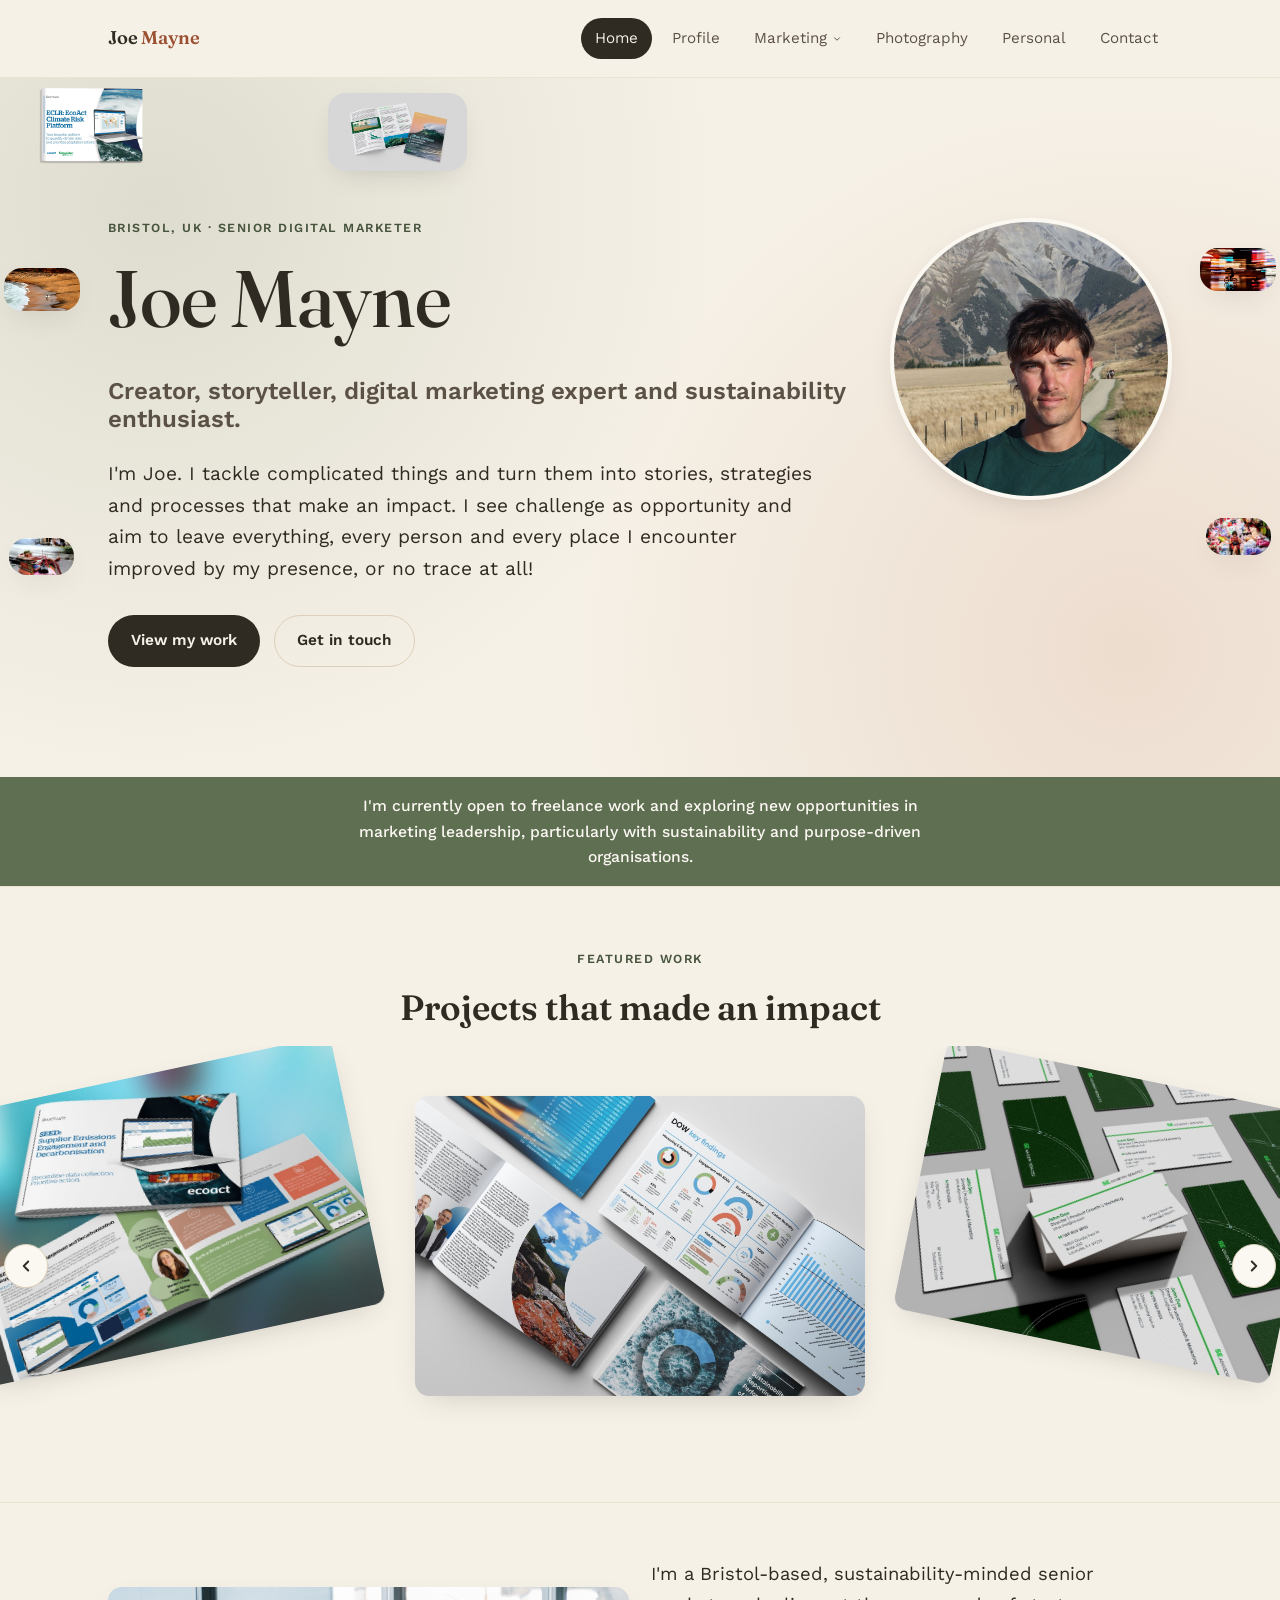
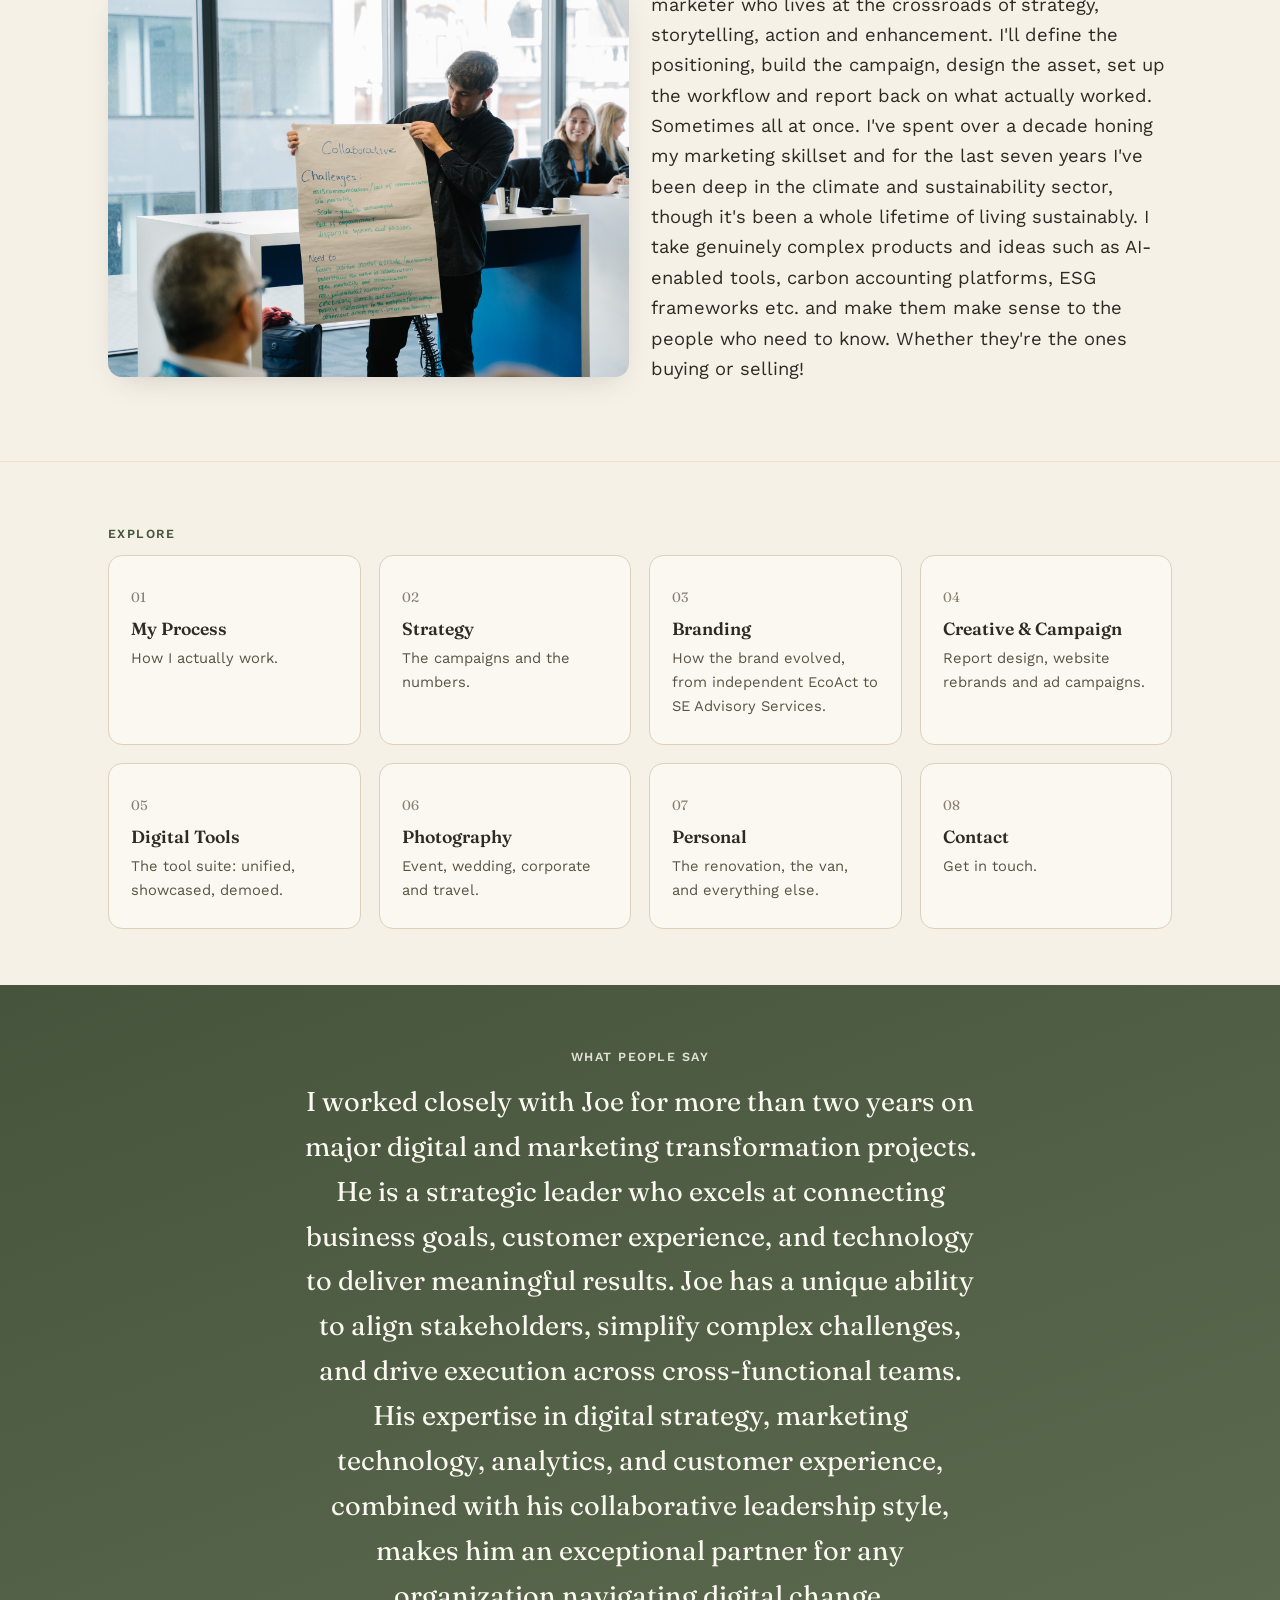
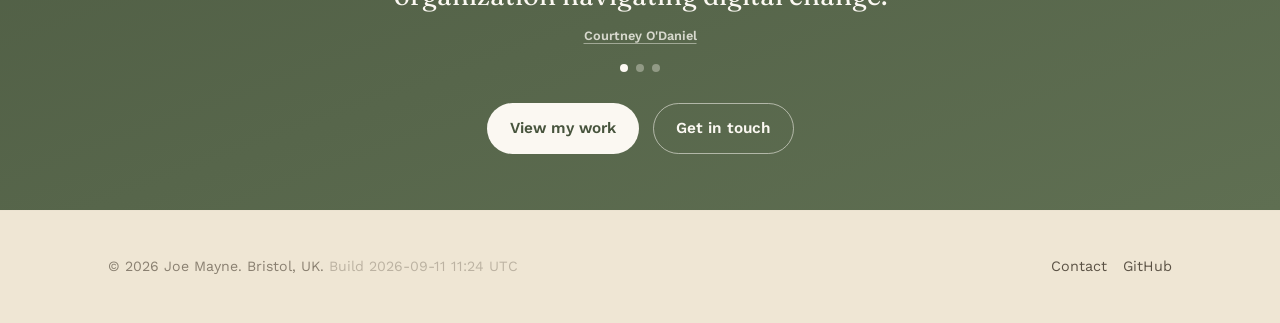
==== commit ad6db417: "Make hero tiles bigger and 16:9 instead of square .hero__image now sets width + aspect-ratio:16/9 (h" ====
--- a/index.html
+++ b/index.html
@@ -67,30 +67,36 @@
            stagger the two top-band tiles (previously both pinned to
            top:0, which read as a flat, mechanical line) — see
            layoutHeroTiles() for the actual numbers.
-           The inline top/left/--size below are only the pre-JS
-           fallback (same shape, just approximate); every real browser
-           overwrites them on load. The ECLR mockup is a transparent
+           Tiles are 16:9 (width:var(--size), height:auto via the
+           aspect-ratio on .hero__image) rather than square, and scaled
+           bigger — the top-band pair is now sized by height (that
+           band's real constraint, ~135px tall) and converted to width,
+           so a wide 16:9 tile uses that band far better than a square
+           one could; the gutter tiles are still sized by width, now
+           with a higher cap. The inline top/left/--size below are only
+           the pre-JS fallback (same shape, just approximate); every
+           real browser overwrites them on load. The ECLR mockup is a transparent
            PNG (a pre-rendered laptop graphic with its own baked-in
            shadow), so unlike the others it's shown with
            object-fit:contain and no card frame of its own — cover + a
            white rounded box would both crop it and double up the
            shadow. -->
-      <div class="hero__image" style="top:0px; left:calc(50vw - 592px); --size:110px; --delay:0; --tilt:-6deg;">
+      <div class="hero__image" style="top:0px; left:calc(50vw - 632px); --size:190px; --delay:0; --tilt:-6deg;">
         <div class="hero__image-inner"><img src="assets/images/featured-work/eclr-brochure-mockup.webp" alt="Mockup of the ECLR: EcoAct Climate Risk Platform brochure" style="width:100%; height:100%; object-fit:contain; display:block;"></div>
       </div>
-      <div class="hero__image" style="top:20px; left:calc(50vw - 402px); --size:90px; --delay:2; --tilt:8deg;">
+      <div class="hero__image" style="top:15px; left:calc(50vw - 312px); --size:155px; --delay:2; --tilt:8deg;">
         <div class="hero__image-inner"><img src="assets/images/featured-work/blue-carbon-mockup.jpg" alt="Mockup of the Blue Carbon: Unlocking the potential for net-zero factsheet" style="width:100%; height:100%; object-fit:cover; border-radius:18px; box-shadow:var(--shadow); display:block;"></div>
       </div>
-      <div class="hero__image" style="top:190px; --size:clamp(70px, 34vw - 366px, 220px); left:calc(50vw - 532px - 28px - var(--size)); --delay:3; --tilt:7deg;">
+      <div class="hero__image" style="top:190px; --size:clamp(70px, 35vw - 372px, 300px); left:calc(50vw - 532px - 28px - var(--size)); --delay:3; --tilt:7deg;">
         <div class="hero__image-inner"><img src="assets/images/photography/travel/travel-surfer-beach.jpg" alt="A surfer walking along a beach with a surfboard" style="width:100%; height:100%; object-fit:cover; border-radius:18px; box-shadow:var(--shadow); display:block;"></div>
       </div>
-      <div class="hero__image" style="top:450px; --size:clamp(58px, 28vw - 300px, 180px); left:calc(50vw - 532px - 34px - var(--size)); --delay:5; --tilt:-9deg;">
+      <div class="hero__image" style="top:460px; --size:clamp(58px, 30vw - 320px, 250px); left:calc(50vw - 532px - 34px - var(--size)); --delay:5; --tilt:-9deg;">
         <div class="hero__image-inner"><img src="assets/images/photography/travel/travel-becak-street.jpg" alt="A cycle-rickshaw driver on a street, long exposure" style="width:100%; height:100%; object-fit:cover; border-radius:18px; box-shadow:var(--shadow); display:block;"></div>
       </div>
-      <div class="hero__image" style="top:170px; --size:clamp(70px, 34vw - 366px, 220px); left:calc(50vw + 532px + 28px); --delay:1; --tilt:-4deg;">
+      <div class="hero__image" style="top:170px; --size:clamp(70px, 35vw - 372px, 300px); left:calc(50vw + 532px + 28px); --delay:1; --tilt:-4deg;">
         <div class="hero__image-inner"><img src="assets/images/photography/travel/travel-night-cyclist.jpg" alt="A cyclist with an umbrella at night, long exposure" style="width:100%; height:100%; object-fit:cover; border-radius:18px; box-shadow:var(--shadow); display:block;"></div>
       </div>
-      <div class="hero__image" style="top:430px; --size:clamp(58px, 28vw - 300px, 180px); left:calc(50vw + 532px + 34px); --delay:4; --tilt:6deg;">
+      <div class="hero__image" style="top:440px; --size:clamp(58px, 30vw - 320px, 250px); left:calc(50vw + 532px + 34px); --delay:4; --tilt:6deg;">
         <div class="hero__image-inner"><img src="assets/images/photography/travel/travel-vietnam-market-stall.jpg" alt="A market stall seller surrounded by plush toys" style="width:100%; height:100%; object-fit:cover; border-radius:18px; box-shadow:var(--shadow); display:block;"></div>
       </div>
     </div>
--- a/assets/css/styles.css
+++ b/assets/css/styles.css
@@ -366,9 +366,13 @@
 .hero__image {
   position: absolute;
   width: var(--size, 100px);
-  height: var(--size, 100px);
+  aspect-ratio: 16 / 9;
+  height: auto;
   transition: transform 0.2s ease-out;
 }
+/* .hero__headshot (below) sets its own explicit width AND height, which
+   makes the aspect-ratio above a no-op for it — aspect-ratio only fills
+   in a dimension left as "auto". */
 .hero__image-inner {
   width: 100%;
   height: 100%;
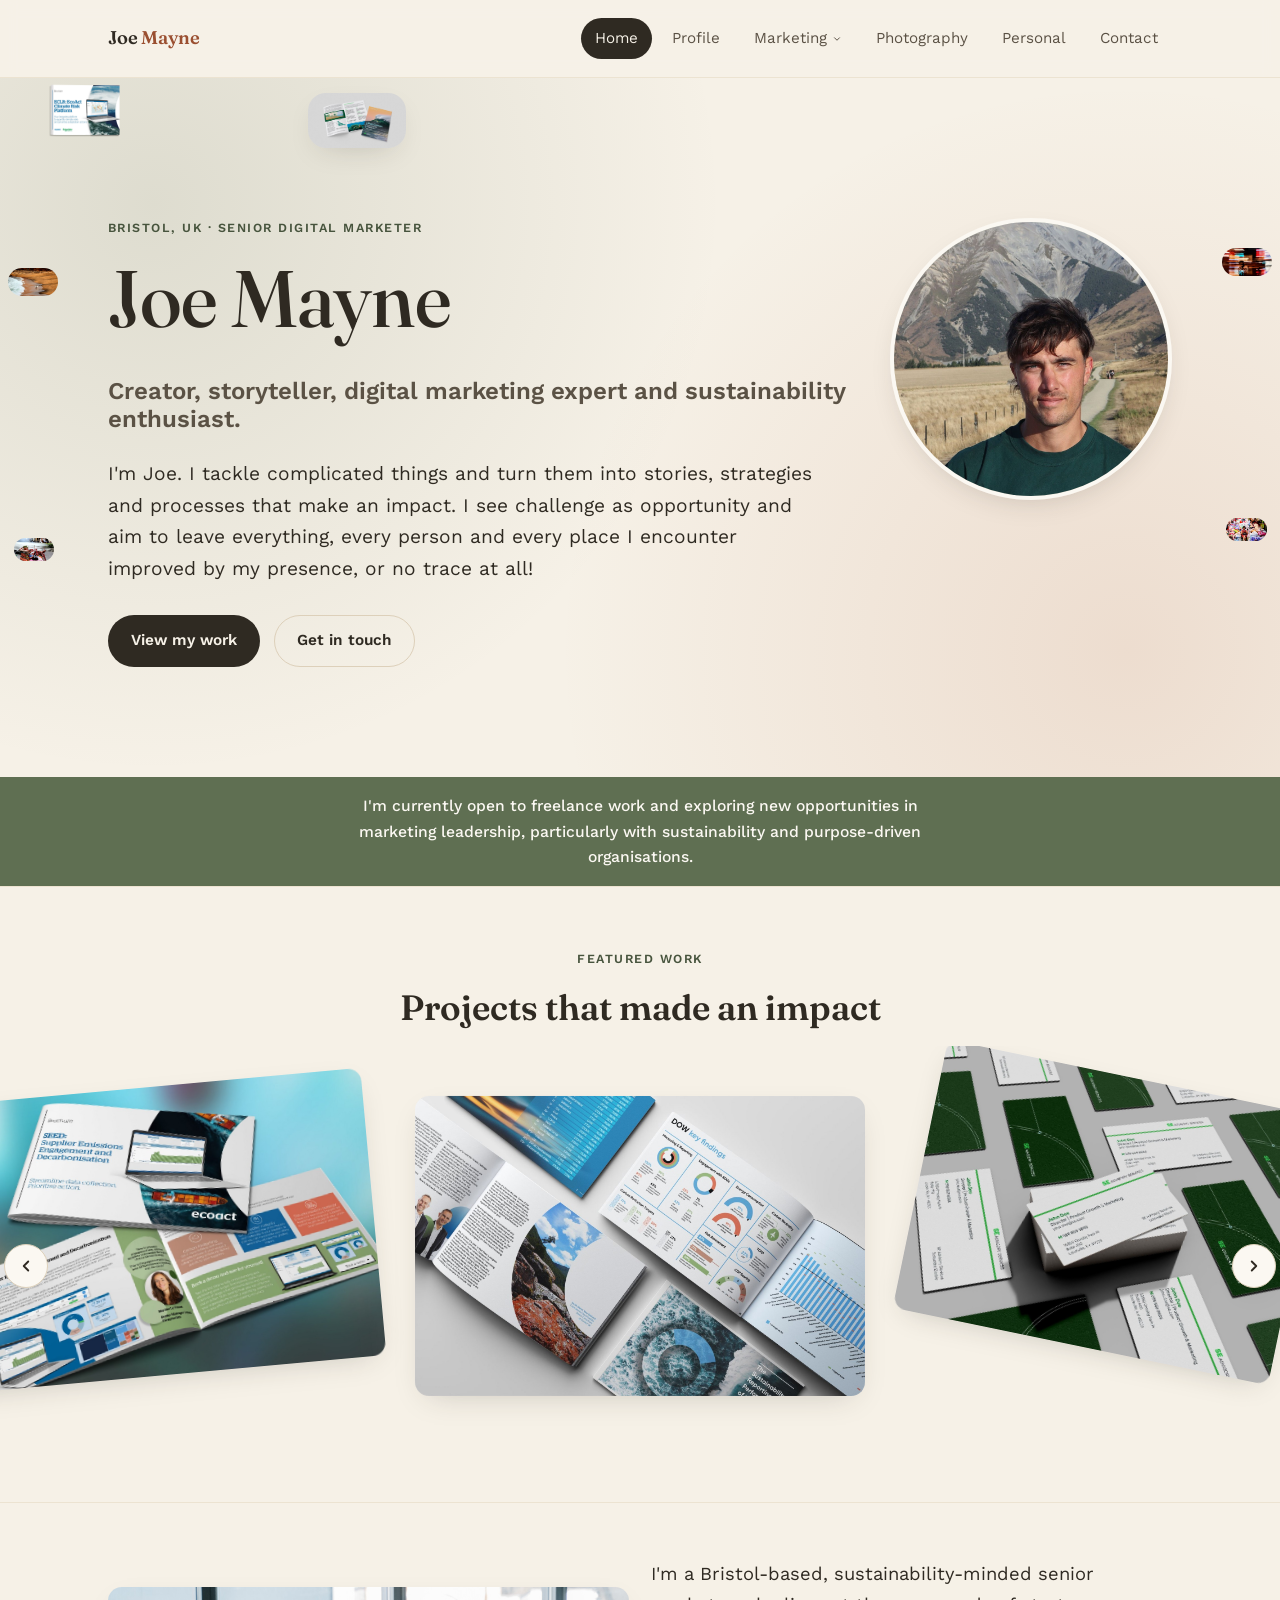
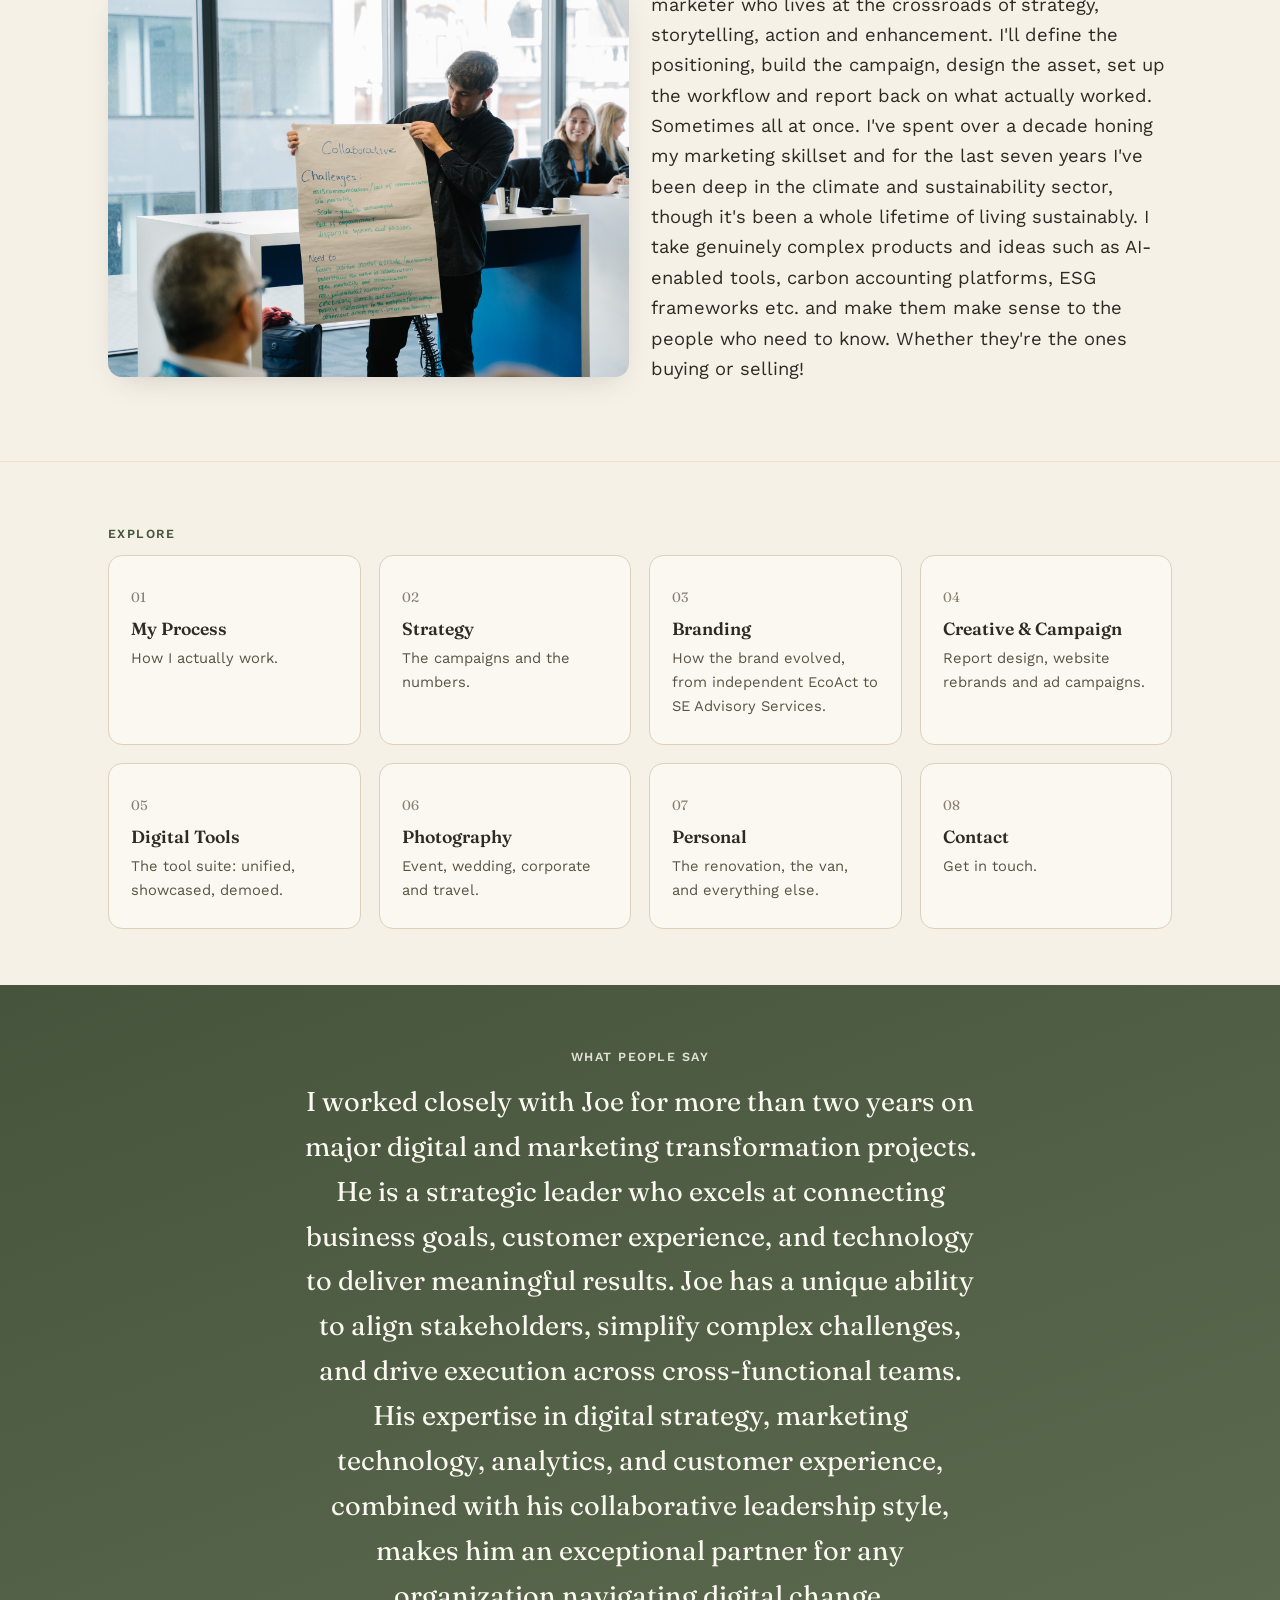
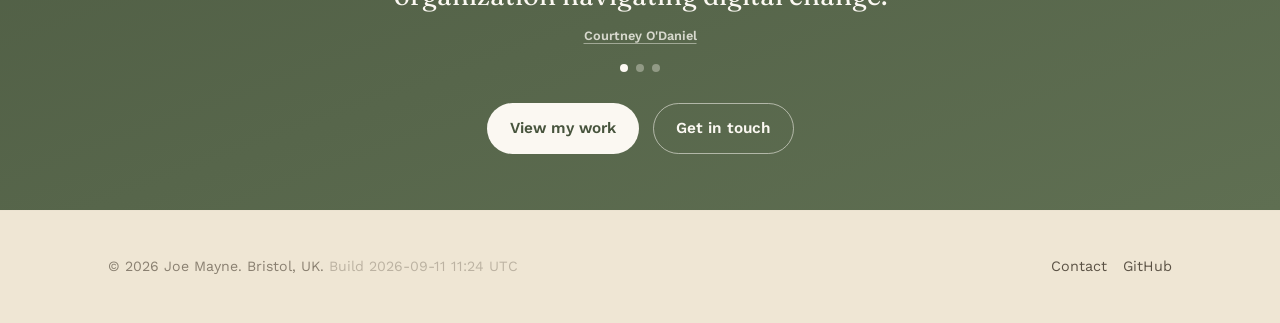
==== commit fd044325: "Guarantee a minimum 50px gap between every hero tile and the text Reworked the gutter-tile size form" ====
--- a/index.html
+++ b/index.html
@@ -72,8 +72,13 @@
            bigger — the top-band pair is now sized by height (that
            band's real constraint, ~135px tall) and converted to width,
            so a wide 16:9 tile uses that band far better than a square
-           one could; the gutter tiles are still sized by width, now
-           with a higher cap. The inline top/left/--size below are only
+           one could; the gutter tiles are still sized by width. Every
+           tile keeps a minimum 50px clear of the text/title (site.js's
+           TEXT_GAP), by construction — each size formula is capped at
+           a fraction of whatever room is left *after* reserving that
+           gap, not the full available space, so it can't be clamped
+           past it even at the narrowest supported width. The inline
+           top/left/--size below are only
            the pre-JS fallback (same shape, just approximate); every
            real browser overwrites them on load. The ECLR mockup is a transparent
            PNG (a pre-rendered laptop graphic with its own baked-in
@@ -81,22 +86,22 @@
            object-fit:contain and no card frame of its own — cover + a
            white rounded box would both crop it and double up the
            shadow. -->
-      <div class="hero__image" style="top:0px; left:calc(50vw - 632px); --size:190px; --delay:0; --tilt:-6deg;">
+      <div class="hero__image" style="top:0px; left:calc(50vw - 612px); --size:140px; --delay:0; --tilt:-6deg;">
         <div class="hero__image-inner"><img src="assets/images/featured-work/eclr-brochure-mockup.webp" alt="Mockup of the ECLR: EcoAct Climate Risk Platform brochure" style="width:100%; height:100%; object-fit:contain; display:block;"></div>
       </div>
-      <div class="hero__image" style="top:15px; left:calc(50vw - 312px); --size:155px; --delay:2; --tilt:8deg;">
+      <div class="hero__image" style="top:15px; left:calc(50vw - 332px); --size:115px; --delay:2; --tilt:8deg;">
         <div class="hero__image-inner"><img src="assets/images/featured-work/blue-carbon-mockup.jpg" alt="Mockup of the Blue Carbon: Unlocking the potential for net-zero factsheet" style="width:100%; height:100%; object-fit:cover; border-radius:18px; box-shadow:var(--shadow); display:block;"></div>
       </div>
-      <div class="hero__image" style="top:190px; --size:clamp(70px, 35vw - 372px, 300px); left:calc(50vw - 532px - 28px - var(--size)); --delay:3; --tilt:7deg;">
+      <div class="hero__image" style="top:190px; --size:clamp(50px, 41vw - 450px, 320px); left:calc(50vw - 532px - 50px - var(--size)); --delay:3; --tilt:7deg;">
         <div class="hero__image-inner"><img src="assets/images/photography/travel/travel-surfer-beach.jpg" alt="A surfer walking along a beach with a surfboard" style="width:100%; height:100%; object-fit:cover; border-radius:18px; box-shadow:var(--shadow); display:block;"></div>
       </div>
-      <div class="hero__image" style="top:460px; --size:clamp(58px, 30vw - 320px, 250px); left:calc(50vw - 532px - 34px - var(--size)); --delay:5; --tilt:-9deg;">
+      <div class="hero__image" style="top:460px; --size:clamp(40px, 37vw - 405px, 260px); left:calc(50vw - 532px - 54px - var(--size)); --delay:5; --tilt:-9deg;">
         <div class="hero__image-inner"><img src="assets/images/photography/travel/travel-becak-street.jpg" alt="A cycle-rickshaw driver on a street, long exposure" style="width:100%; height:100%; object-fit:cover; border-radius:18px; box-shadow:var(--shadow); display:block;"></div>
       </div>
-      <div class="hero__image" style="top:170px; --size:clamp(70px, 35vw - 372px, 300px); left:calc(50vw + 532px + 28px); --delay:1; --tilt:-4deg;">
+      <div class="hero__image" style="top:170px; --size:clamp(50px, 41vw - 450px, 320px); left:calc(50vw + 532px + 50px); --delay:1; --tilt:-4deg;">
         <div class="hero__image-inner"><img src="assets/images/photography/travel/travel-night-cyclist.jpg" alt="A cyclist with an umbrella at night, long exposure" style="width:100%; height:100%; object-fit:cover; border-radius:18px; box-shadow:var(--shadow); display:block;"></div>
       </div>
-      <div class="hero__image" style="top:440px; --size:clamp(58px, 30vw - 320px, 250px); left:calc(50vw + 532px + 34px); --delay:4; --tilt:6deg;">
+      <div class="hero__image" style="top:440px; --size:clamp(40px, 37vw - 405px, 260px); left:calc(50vw + 532px + 54px); --delay:4; --tilt:6deg;">
         <div class="hero__image-inner"><img src="assets/images/photography/travel/travel-vietnam-market-stall.jpg" alt="A market stall seller surrounded by plush toys" style="width:100%; height:100%; object-fit:cover; border-radius:18px; box-shadow:var(--shadow); display:block;"></div>
       </div>
     </div>
